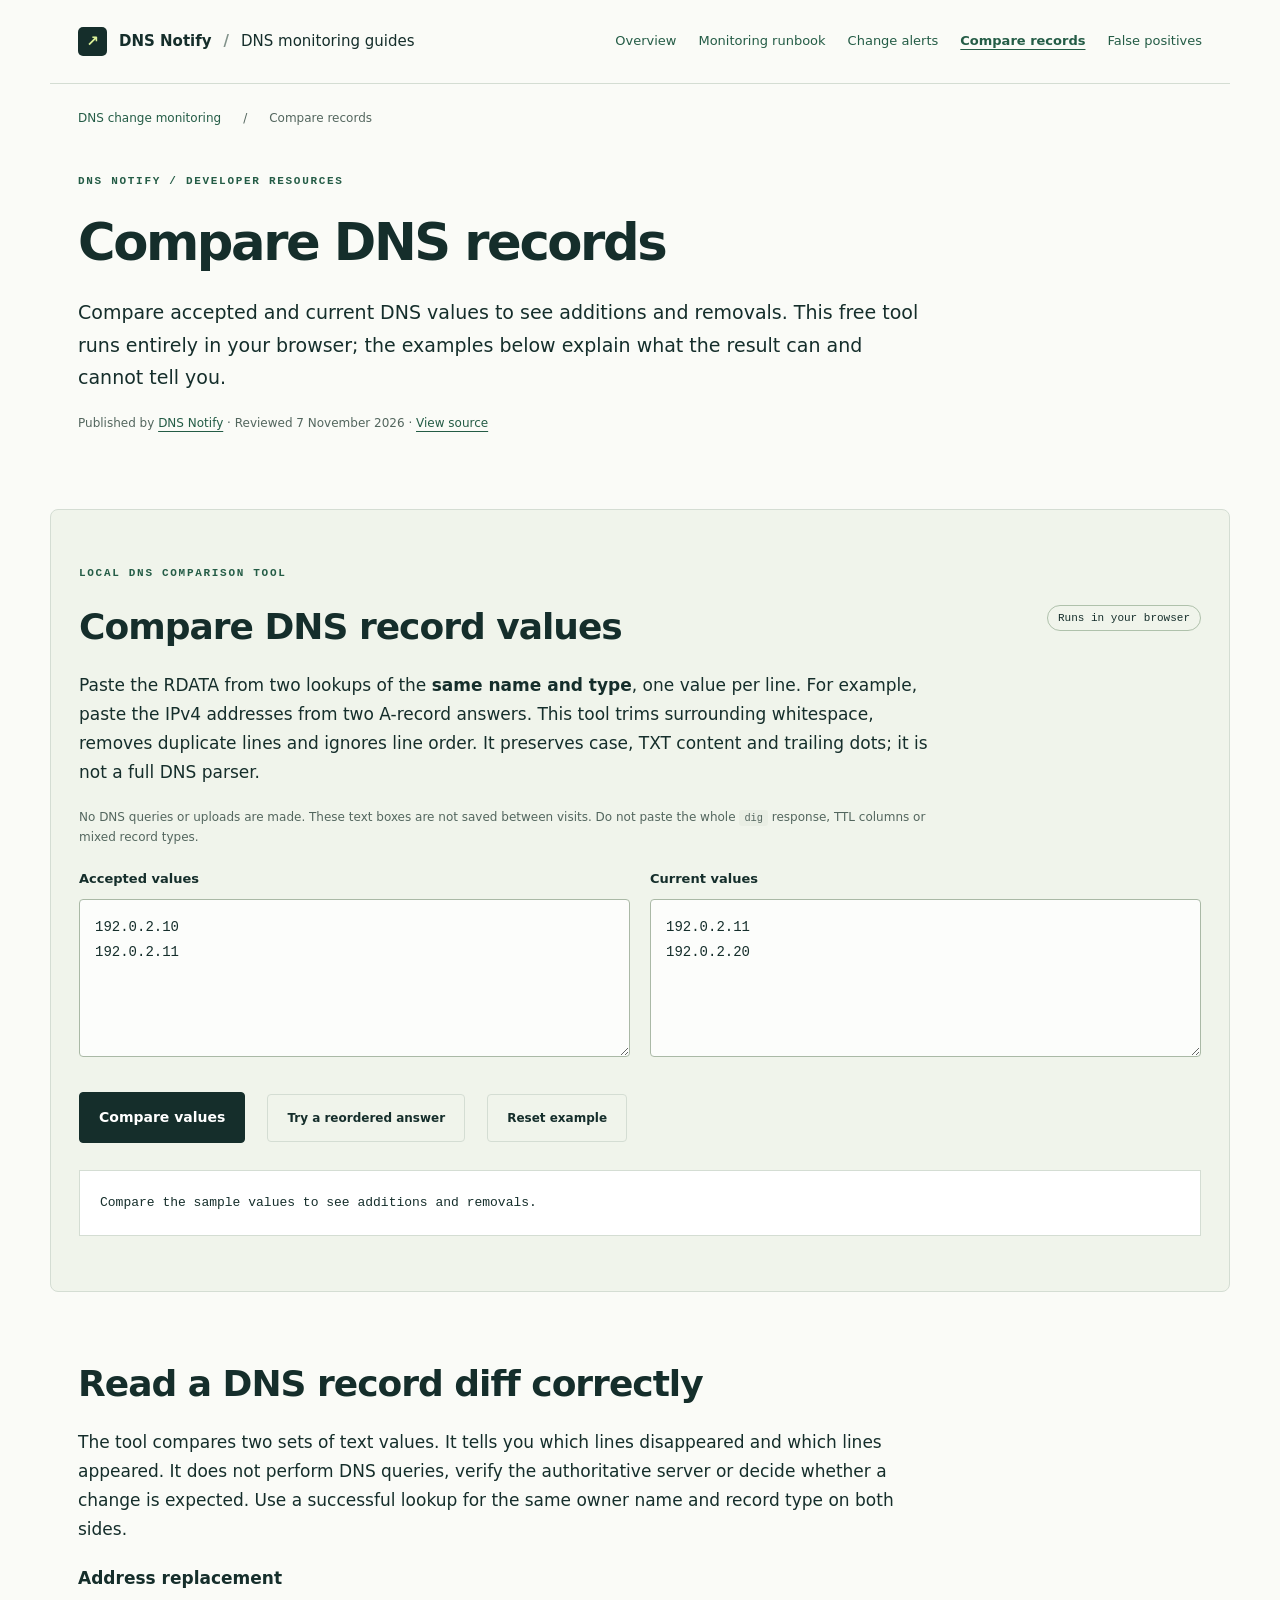
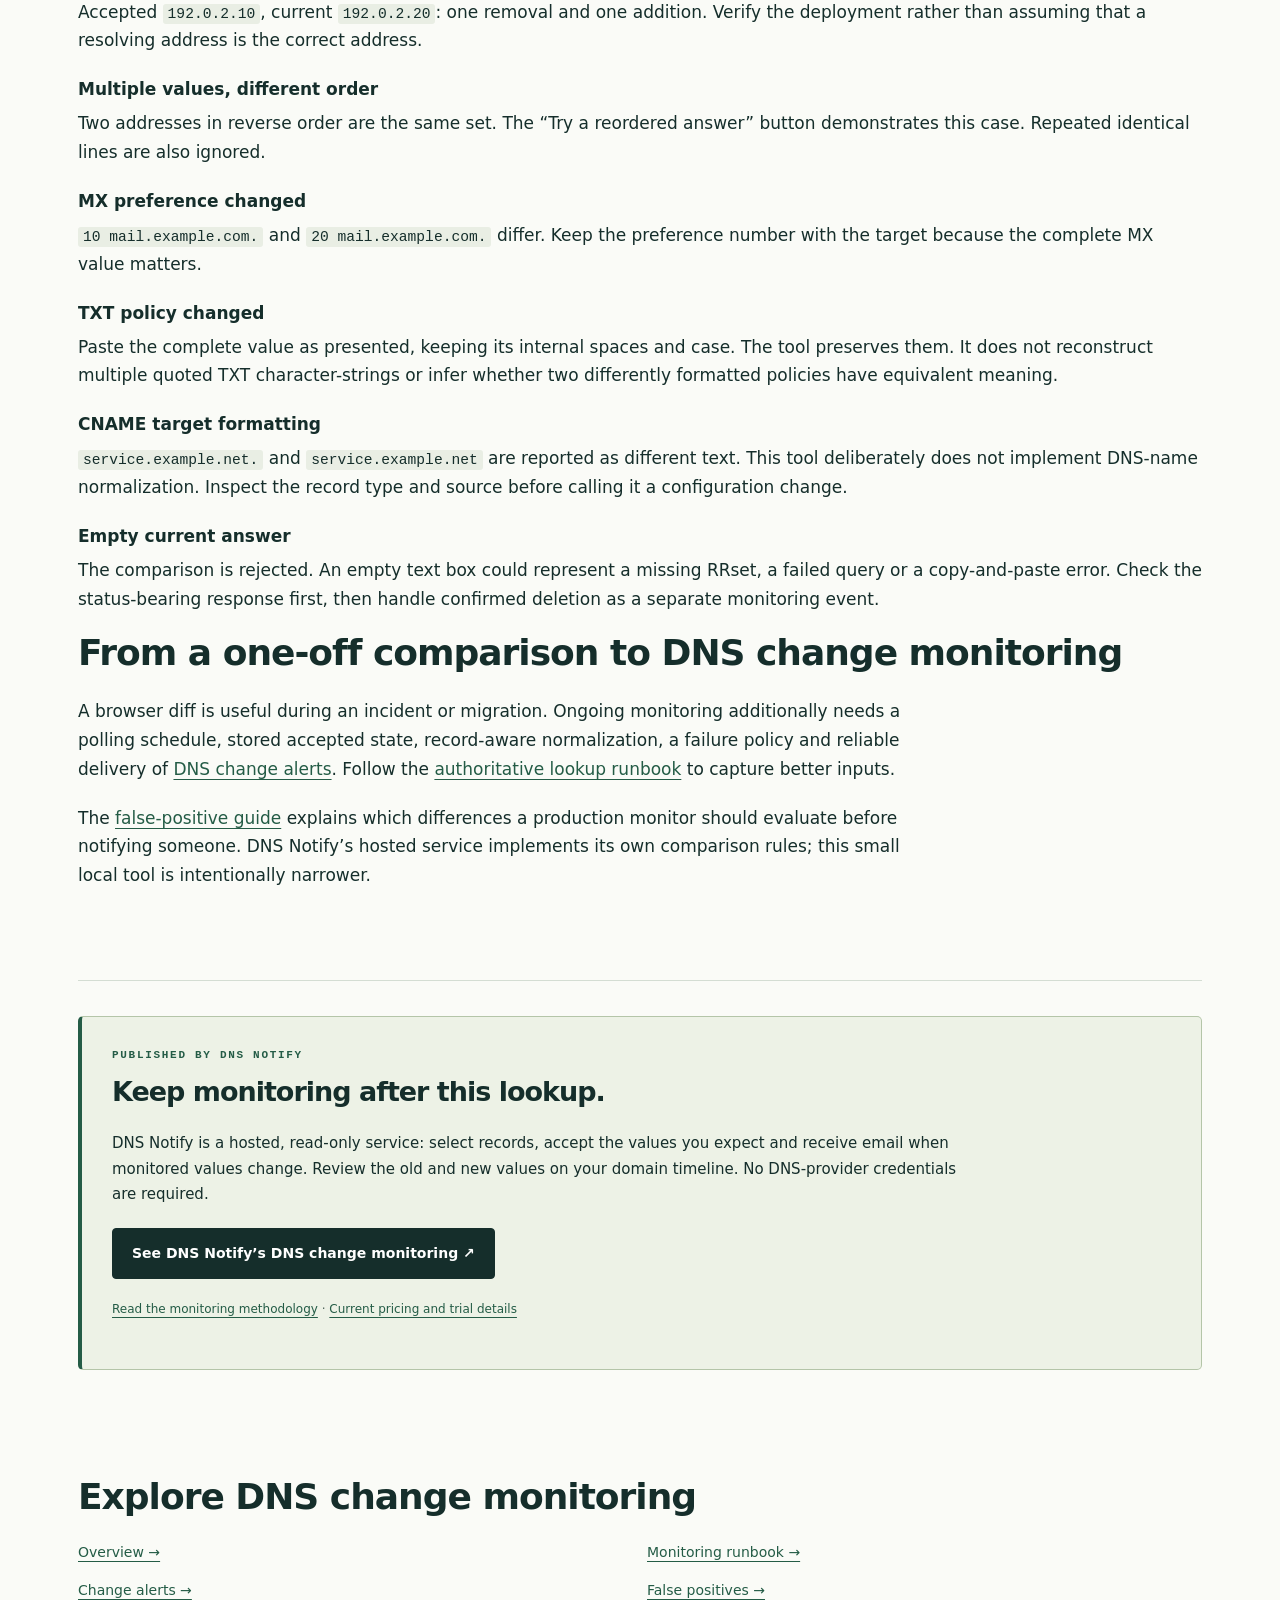
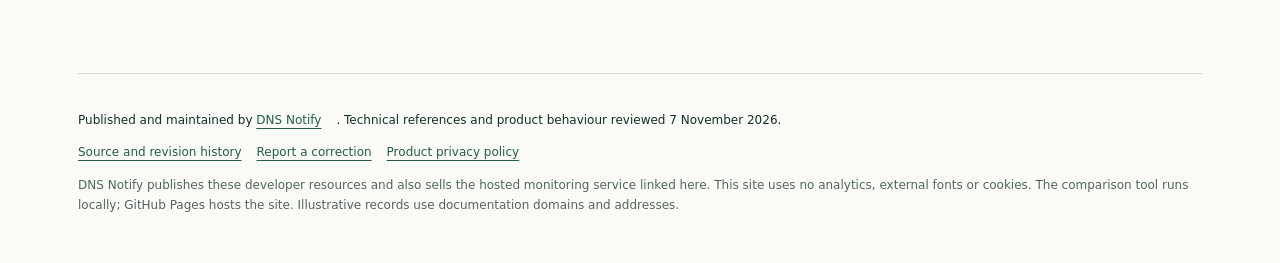
==== compare-dns-records/index.html @ 5d45ff33 "Add local DNS record comparison workbench and examples" ====
<!doctype html><html lang="en-GB"><head><meta charset="utf-8"><meta name="viewport" content="width=device-width,initial-scale=1"><title>Compare DNS Records: Free Local Comparison Tool | DNS Notify</title><meta name="description" content="Compare DNS record values in your browser. Detect additions and removals, ignore answer order and duplicates, and test realistic DNS monitoring examples."><meta name="robots" content="index,follow,max-image-preview:large"><meta name="theme-color" content="#102c29"><meta name="referrer" content="strict-origin-when-cross-origin"><link rel="canonical" href="https://dns-change-monitoring.github.io/compare-dns-records/"><link rel="icon" href="/favicon.svg" type="image/svg+xml"><link rel="stylesheet" href="/style.css"><style>header{flex-wrap:wrap}nav{flex-wrap:wrap;gap:13px 22px}nav a[aria-current="page"]{text-decoration:underline;font-weight:700}.breadcrumb{padding:24px 0 0;font-size:12px;color:var(--muted)}.article-head{max-width:900px;padding:45px 0 35px}.article-head h1{font-size:clamp(35px,4vw,53px)}.article-head .lede{max-width:800px}.conversion{padding:30px;margin:35px 0;border:1px solid #b4c5a8;border-left:4px solid var(--green);border-radius:5px}.conversion h2{font-size:27px}.conversion .eyebrow{margin-bottom:12px}.conversion p{max-width:850px}.guide-card{padding:25px;border:1px solid var(--line);border-radius:5px}.guide-card h3{margin-top:0}.guide-card p{font-size:15px}.guide-cards{display:grid;grid-template-columns:1fr 1fr;gap:22px}.answer{font-size:19px;max-width:850px}.reviewed{font-size:12px;color:var(--muted)}.article-head+.conversion{margin-top:0}.hero .actions{gap:15px}.hero{gap:35px}.fixture-list dt{font-weight:650;margin-top:20px}.fixture-list dd{margin:5px 0 15px}.workbench{margin-top:20px}section{scroll-margin-top:20px}.sources{font-size:14px}.sources li{margin-bottom:8px}@media(max-width:700px){.guide-cards{grid-template-columns:1fr}header{gap:16px}nav{font-size:12px;gap:10px 18px}.conversion{padding:23px}.article-head{padding-top:30px}.hero .button{max-width:100%}}</style><meta property="og:type" content="article"><meta property="og:locale" content="en_GB"><meta property="og:site_name" content="DNS Change Monitoring · DNS Notify"><meta property="og:title" content="Compare DNS Records: Free Local Comparison Tool | DNS Notify"><meta property="og:description" content="Compare DNS record values in your browser. Detect additions and removals, ignore answer order and duplicates, and test realistic DNS monitoring examples."><meta property="og:url" content="https://dns-change-monitoring.github.io/compare-dns-records/"><meta property="og:image" content="https://dns-change-monitoring.github.io/social-card.png"><meta property="og:image:width" content="1200"><meta property="og:image:height" content="630"><meta property="og:image:alt" content="DNS change monitoring by DNS Notify: baseline, compare, investigate."><meta name="twitter:card" content="summary_large_image"><meta name="twitter:title" content="Compare DNS Records: Free Local Comparison Tool | DNS Notify"><meta name="twitter:description" content="Compare DNS record values in your browser. Detect additions and removals, ignore answer order and duplicates, and test realistic DNS monitoring examples."><meta name="twitter:image" content="https://dns-change-monitoring.github.io/social-card.png"><meta name="twitter:image:alt" content="DNS change monitoring developer resources by DNS Notify."><script type="application/ld+json">{"@context": "https://schema.org", "@graph": [{"@type": "Organization", "@id": "https://dnsnotify.com/#organization", "name": "DNS Notify", "url": "https://dnsnotify.com/", "sameAs": ["https://github.com/dnsnotify"]}, {"@type": "WebSite", "@id": "https://dns-change-monitoring.github.io/#website", "url": "https://dns-change-monitoring.github.io/", "name": "DNS Change Monitoring by DNS Notify", "publisher": {"@id": "https://dnsnotify.com/#organization"}}, {"@type": "TechArticle", "@id": "https://dns-change-monitoring.github.io/compare-dns-records/#article", "headline": "Compare DNS records", "description": "Compare DNS record values in your browser. Detect additions and removals, ignore answer order and duplicates, and test realistic DNS monitoring examples.", "url": "https://dns-change-monitoring.github.io/compare-dns-records/", "mainEntityOfPage": "https://dns-change-monitoring.github.io/compare-dns-records/", "inLanguage": "en-GB", "datePublished": "2026-11-07", "dateModified": "2026-11-07", "author": {"@id": "https://dnsnotify.com/#organization"}, "publisher": {"@id": "https://dnsnotify.com/#organization"}, "image": "https://dns-change-monitoring.github.io/social-card.png", "isPartOf": {"@id": "https://dns-change-monitoring.github.io/#website"}}, {"@type": "BreadcrumbList", "itemListElement": [{"@type": "ListItem", "position": 1, "name": "DNS change monitoring", "item": "https://dns-change-monitoring.github.io/"}, {"@type": "ListItem", "position": 2, "name": "Compare records", "item": "https://dns-change-monitoring.github.io/compare-dns-records/"}]}]}</script></head><body><a class="skip" href="#main">Skip to content</a><header><a class="brand" href="/"><span class="mark" aria-hidden="true">↗</span> DNS Notify <span class="divider">/</span><span>DNS monitoring guides</span></a><nav aria-label="Main"><a href="/">Overview</a><a href="/how-to-monitor-dns-changes/">Monitoring runbook</a><a href="/dns-change-alerts/">Change alerts</a><a href="/compare-dns-records/" aria-current="page">Compare records</a><a href="/dns-monitoring-false-positives/">False positives</a></nav></header><main id="main"><nav class="breadcrumb" aria-label="Breadcrumb"><a href="/">DNS change monitoring</a><span aria-hidden="true"> / </span><span>Compare records</span></nav><div class="article-head"><p class="eyebrow">DNS NOTIFY / DEVELOPER RESOURCES</p><h1>Compare DNS records</h1><p class="answer">Compare accepted and current DNS values to see additions and removals. This free tool runs entirely in your browser; the examples below explain what the result can and cannot tell you.</p><p class="reviewed">Published by <a href="https://dnsnotify.com/about/">DNS Notify</a> · Reviewed <time datetime="2026-11-07">7 November 2026</time> · <a href="https://github.com/dns-change-monitoring/dns-change-monitoring.github.io">View source</a></p></div><section id="compare" class="workbench"><div class="section-top"><div><p class="eyebrow">LOCAL DNS COMPARISON TOOL</p><h2>Compare DNS record values</h2></div><span class="badge">Runs in your browser</span></div><p>Paste the RDATA from two lookups of the <strong>same name and type</strong>, one value per line. For example, paste the IPv4 addresses from two A-record answers. This tool trims surrounding whitespace, removes duplicate lines and ignores line order. It preserves case, TXT content and trailing dots; it is not a full DNS parser.</p><p class="small">No DNS queries or uploads are made. These text boxes are not saved between visits. Do not paste the whole <code>dig</code> response, TTL columns or mixed record types.</p><form id="compare-form"><div class="inputs"><div><label for="before">Accepted values</label><textarea id="before" spellcheck="false" rows="5">192.0.2.10
192.0.2.11</textarea></div><div><label for="after">Current values</label><textarea id="after" spellcheck="false" rows="5">192.0.2.11
192.0.2.20</textarea></div></div><div class="actions"><button type="submit">Compare values</button><button class="secondary" type="button" id="reorder">Try a reordered answer</button><button class="secondary" type="reset">Reset example</button></div></form><div id="result" role="status" aria-live="polite" aria-atomic="true">Compare the sample values to see additions and removals.</div><noscript><p>Enable JavaScript to use the comparison tool. The runbook and all reference content remain available below.</p></noscript></section><section><h2>Read a DNS record diff correctly</h2><p>The tool compares two sets of text values. It tells you which lines disappeared and which lines appeared. It does not perform DNS queries, verify the authoritative server or decide whether a change is expected. Use a successful lookup for the same owner name and record type on both sides.</p><dl class="fixture-list"><dt>Address replacement</dt><dd>Accepted <code>192.0.2.10</code>, current <code>192.0.2.20</code>: one removal and one addition. Verify the deployment rather than assuming that a resolving address is the correct address.</dd><dt>Multiple values, different order</dt><dd>Two addresses in reverse order are the same set. The “Try a reordered answer” button demonstrates this case. Repeated identical lines are also ignored.</dd><dt>MX preference changed</dt><dd><code>10 mail.example.com.</code> and <code>20 mail.example.com.</code> differ. Keep the preference number with the target because the complete MX value matters.</dd><dt>TXT policy changed</dt><dd>Paste the complete value as presented, keeping its internal spaces and case. The tool preserves them. It does not reconstruct multiple quoted TXT character-strings or infer whether two differently formatted policies have equivalent meaning.</dd><dt>CNAME target formatting</dt><dd><code>service.example.net.</code> and <code>service.example.net</code> are reported as different text. This tool deliberately does not implement DNS-name normalization. Inspect the record type and source before calling it a configuration change.</dd><dt>Empty current answer</dt><dd>The comparison is rejected. An empty text box could represent a missing RRset, a failed query or a copy-and-paste error. Check the status-bearing response first, then handle confirmed deletion as a separate monitoring event.</dd></dl><h2>From a one-off comparison to DNS change monitoring</h2><p>A browser diff is useful during an incident or migration. Ongoing monitoring additionally needs a polling schedule, stored accepted state, record-aware normalization, a failure policy and reliable delivery of <a href="/dns-change-alerts/">DNS change alerts</a>. Follow the <a href="/how-to-monitor-dns-changes/">authoritative lookup runbook</a> to capture better inputs.</p><p>The <a href="/dns-monitoring-false-positives/">false-positive guide</a> explains which differences a production monitor should evaluate before notifying someone. DNS Notify’s hosted service implements its own comparison rules; this small local tool is intentionally narrower.</p></section><aside class="conversion"><p class="eyebrow">PUBLISHED BY DNS NOTIFY</p><h2>Keep monitoring after this lookup.</h2><p>DNS Notify is a hosted, read-only service: select records, accept the values you expect and receive email when monitored values change. Review the old and new values on your domain timeline. No DNS-provider credentials are required.</p><p><a class="button" href="https://dnsnotify.com/dns-change-monitoring/?utm_source=github-pages&amp;utm_medium=referral&amp;utm_campaign=dns-change-monitoring">See DNS Notify’s DNS change monitoring ↗</a></p><p class="small"><a href="https://dnsnotify.com/methodology/">Read the monitoring methodology</a> · <a href="https://dnsnotify.com/?utm_source=github-pages&amp;utm_medium=referral&amp;utm_campaign=dns-change-monitoring#pricing">Current pricing and trial details</a></p></aside><section class="references"><h2>Explore DNS change monitoring</h2><div class="links"><a href="/">Overview →</a><a href="/how-to-monitor-dns-changes/">Monitoring runbook →</a><a href="/dns-change-alerts/">Change alerts →</a><a href="/dns-monitoring-false-positives/">False positives →</a></div></section></main><footer><p>Published and maintained by <a href="https://dnsnotify.com/about/">DNS Notify</a>. Technical references and product behaviour reviewed <time datetime="2026-11-07">7 November 2026</time>.</p><p><a href="https://github.com/dns-change-monitoring/dns-change-monitoring.github.io">Source and revision history</a><a href="https://github.com/dns-change-monitoring/dns-change-monitoring.github.io/issues">Report a correction</a><a href="https://dnsnotify.com/p/privacy">Product privacy policy</a></p><p class="small">DNS Notify publishes these developer resources and also sells the hosted monitoring service linked here. This site uses no analytics, external fonts or cookies. The comparison tool runs locally; GitHub Pages hosts the site. Illustrative records use documentation domains and addresses.</p></footer><script src="/compare.js" defer></script></body></html>
---- style.css ----
:root{color-scheme:light;--ink:#152e2b;--muted:#53665e;--paper:#fafbf7;--green:#245c46;--line:#d4ddd3;--accent:#ddf299}*{box-sizing:border-box}html{scroll-behavior:smooth;scroll-padding-top:24px}body{margin:0;background:var(--paper);color:var(--ink);font:17px/1.7 system-ui,-apple-system,BlinkMacSystemFont,"Segoe UI",sans-serif}a{color:var(--green);text-underline-offset:4px}a:hover{text-decoration-thickness:2px}button,a,summary,textarea{touch-action:manipulation}a:focus-visible,button:focus-visible,summary:focus-visible,textarea:focus-visible{outline:3px solid #8c6100;outline-offset:5px}header,main,footer{max-width:1180px;margin:auto}header{padding:27px 28px;display:flex;justify-content:space-between;gap:25px;border-bottom:1px solid var(--line)}nav{display:flex;gap:26px;align-items:center;font-size:13px}nav a{text-decoration:none}.brand{text-decoration:none;color:var(--ink);font-weight:700;display:flex;align-items:center;gap:12px;font-size:15px}.brand>span:last-child{font-weight:400}.mark{display:inline-grid;place-items:center;width:29px;height:29px;background:var(--ink);color:var(--accent);border-radius:5px}.divider{color:#81928a}main{padding:0 28px}section{padding:70px 0;border-bottom:1px solid var(--line)}section>p,section>ol,section>ul{max-width:850px}.hero{display:grid;grid-template-columns:1.4fr 1fr;gap:65px;padding:76px 0 68px;align-items:center}.eyebrow{font:600 11px/1.5 ui-monospace,Consolas,monospace;letter-spacing:1.7px;color:var(--green);margin:0 0 24px}.eyebrow span{margin-left:20px;color:var(--muted)}h1{font-size:clamp(38px,4.5vw,57px);line-height:1.12;letter-spacing:-2.4px;margin:0 0 25px;font-weight:650}h1 em{font-style:normal;color:var(--green)}h2{font-size:clamp(27px,3vw,36px);line-height:1.2;letter-spacing:-1px;margin:0 0 23px;font-weight:650}h3{font-size:19px;line-height:1.35;margin:24px 0 10px}p{margin:0 0 20px}.lede{font-size:18px;color:var(--muted);max-width:610px}.small{font-size:12px;color:var(--muted);line-height:1.7}.actions{display:flex;gap:22px;align-items:center;flex-wrap:wrap;margin:27px 0}.actions>a:not(.button){font-size:14px}.button,button{font:600 14px/1.5 system-ui;display:inline-block;padding:14px 19px;background:var(--ink);color:#fff;text-decoration:none;border:1px solid var(--ink);border-radius:4px;cursor:pointer}.button:hover,button:hover{background:#284c41}.button span{margin-left:20px}.secondary{background:transparent;color:var(--ink);border-color:var(--line);font-size:12px}.secondary:hover{background:#e7eee1}.terminal{margin:0;background:#102c29;color:#e9f1e9;border-radius:8px;box-shadow:12px 15px 0 #e3ebdf;font:13px/1.8 ui-monospace,Consolas,monospace;transform:rotate(-1deg)}.terminal figcaption{padding:17px 22px;border-bottom:1px solid #34504b;font-size:11px}.dot{width:7px;height:7px;display:inline-block;background:var(--accent);border-radius:50%;margin-right:9px}.terminal-body{padding:24px}.terminal p{margin:0 0 8px}.muted{color:#afc2b6}.removed{color:#ffc3b8}.added{color:var(--accent)}.terminal hr{border:0;border-top:1px solid #34504b;margin:23px 0}.terminal dl{display:grid;grid-template-columns:90px 1fr;gap:8px;font-size:11px}.terminal dt{color:#afc2b6}.terminal dd{margin:0}.terminal .terminal-note{margin-top:28px;color:#afc2b6;font-size:11px}.contents{display:flex;gap:30px;flex-wrap:wrap;padding:24px 0;border-bottom:1px solid var(--line);font:12px ui-monospace,Consolas,monospace}.contents span{color:var(--muted);font-size:10px;align-self:center}.contents a{text-decoration:none}.steps{display:grid;grid-template-columns:repeat(3,1fr);gap:35px;margin:40px 0}.steps article{border-top:2px solid var(--green);padding-top:16px}.steps span{font:12px ui-monospace,monospace;color:var(--green)}.steps h3{margin-top:12px}.steps p{font-size:14px;color:var(--muted)}aside{padding:22px 25px;background:#edf2e6;border-left:3px solid var(--green);font-size:15px;margin:30px 0}.workbench{background:#f0f4eb;margin:0 -28px;padding:55px 28px;border:1px solid var(--line);border-radius:8px}.section-top{display:flex;justify-content:space-between;gap:20px;align-items:center}.badge{font:11px ui-monospace,monospace;padding:6px 10px;border:1px solid #afc1ab;border-radius:30px;white-space:nowrap}.inputs{display:grid;grid-template-columns:1fr 1fr;gap:20px}label{font-size:13px;font-weight:600;display:block;margin-bottom:9px}textarea{width:100%;resize:vertical;background:#fcfdfb;border:1px solid #aab9a6;border-radius:4px;font:14px/1.8 ui-monospace,Consolas,monospace;padding:15px;color:var(--ink)}#result{background:#fff;border:1px solid var(--line);padding:20px;font:13px/1.8 ui-monospace,Consolas,monospace;white-space:pre-wrap;overflow-wrap:anywhere}code{font:0.86em ui-monospace,Consolas,monospace;background:#e9eee4;padding:2px 5px;border-radius:3px}pre{background:#102c29;color:#e5f0de;padding:25px;border-radius:5px;overflow:auto;max-width:100%;font-size:14px;line-height:1.8}pre code{font-size:inherit;background:none;padding:0}.code-heading{display:flex;justify-content:space-between;align-items:center;gap:20px}.code-heading span{font:11px ui-monospace,monospace;color:var(--muted)}.checklist{padding-left:22px}.checklist li,ol li{padding-left:7px;margin-bottom:12px}.table-wrap{overflow:auto}table{border-collapse:collapse;min-width:520px;width:100%;font-size:14px;text-align:left}caption{text-align:left;color:var(--muted);font-size:12px;padding:0 0 14px}td,th{border-bottom:1px solid var(--line);padding:17px 18px;vertical-align:top}thead{background:#edf2e6}tbody th{width:30%;font-weight:600}.product{background:var(--ink);color:#f2f6eb;margin:40px -28px 0;padding:50px 35px;border-radius:6px}.product .eyebrow,.product a{color:var(--accent)}.product .small{color:#c1d1c5}.product .button{color:var(--ink);background:var(--accent)}.product .button:hover{background:#efffc0}details{border-bottom:1px solid var(--line);padding:19px 0}summary{font-weight:600;cursor:pointer;font-size:16px}details p{font-size:15px;color:var(--muted);max-width:850px;margin:17px 0 0}.links{display:grid;grid-template-columns:1fr 1fr;gap:14px;font-size:14px}footer{padding:36px 28px;font-size:12px}footer p{margin-bottom:12px}footer a{margin-right:15px}.skip{position:absolute;left:15px;top:-80px;background:white;padding:12px;z-index:10}.skip:focus{top:12px}@media(max-width:800px){header{flex-direction:column}.hero{grid-template-columns:1fr;gap:35px;padding-top:45px}.terminal{transform:none;max-width:560px}.steps{gap:20px}.contents{gap:18px}.section-top{align-items:start;flex-direction:column;margin-bottom:18px}.badge{align-self:start}}@media(max-width:560px){body{font-size:16px}header,main{padding-left:20px;padding-right:20px}nav{gap:20px;font-size:12px}h1{letter-spacing:-1.5px}.inputs,.steps,.links{grid-template-columns:1fr}.steps{gap:15px}.steps p{margin-bottom:5px}section{padding:44px 0}.workbench,.product{margin-left:-10px;margin-right:-10px;padding:28px 17px}.actions{gap:16px}.code-heading{display:block}.code-heading span{display:block}.eyebrow span{margin-left:9px}.terminal{box-shadow:6px 8px 0 #e3ebdf}.contents{line-height:1.8}.contents span{flex-basis:100%}pre{padding:18px;font-size:12px}footer{padding:28px 20px}}@media(prefers-reduced-motion:reduce){html{scroll-behavior:auto}}@media print{header,nav,.actions,.contents{display:none}body{background:white;color:black}.hero{display:block}.terminal{box-shadow:none;transform:none}.product{background:white;color:black}.product a{color:black}section{break-inside:avoid}.inputs{display:none}}
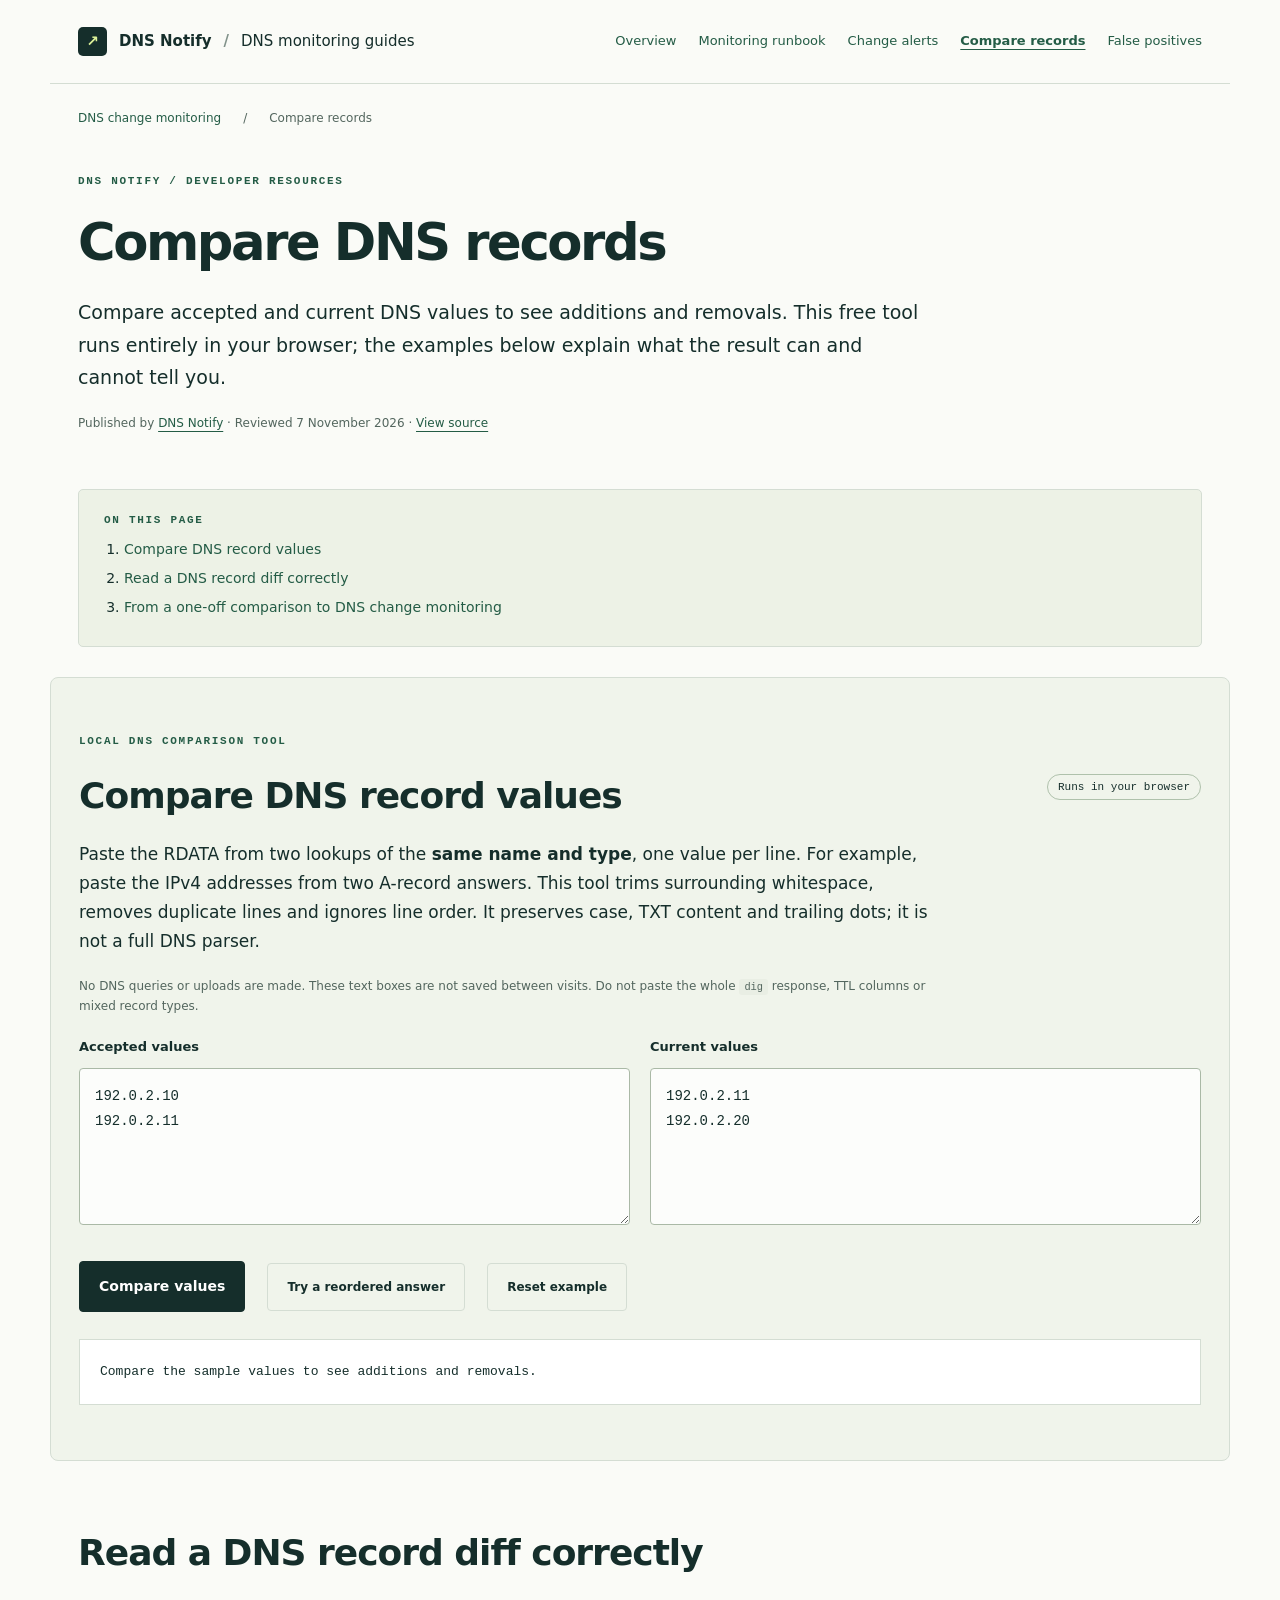
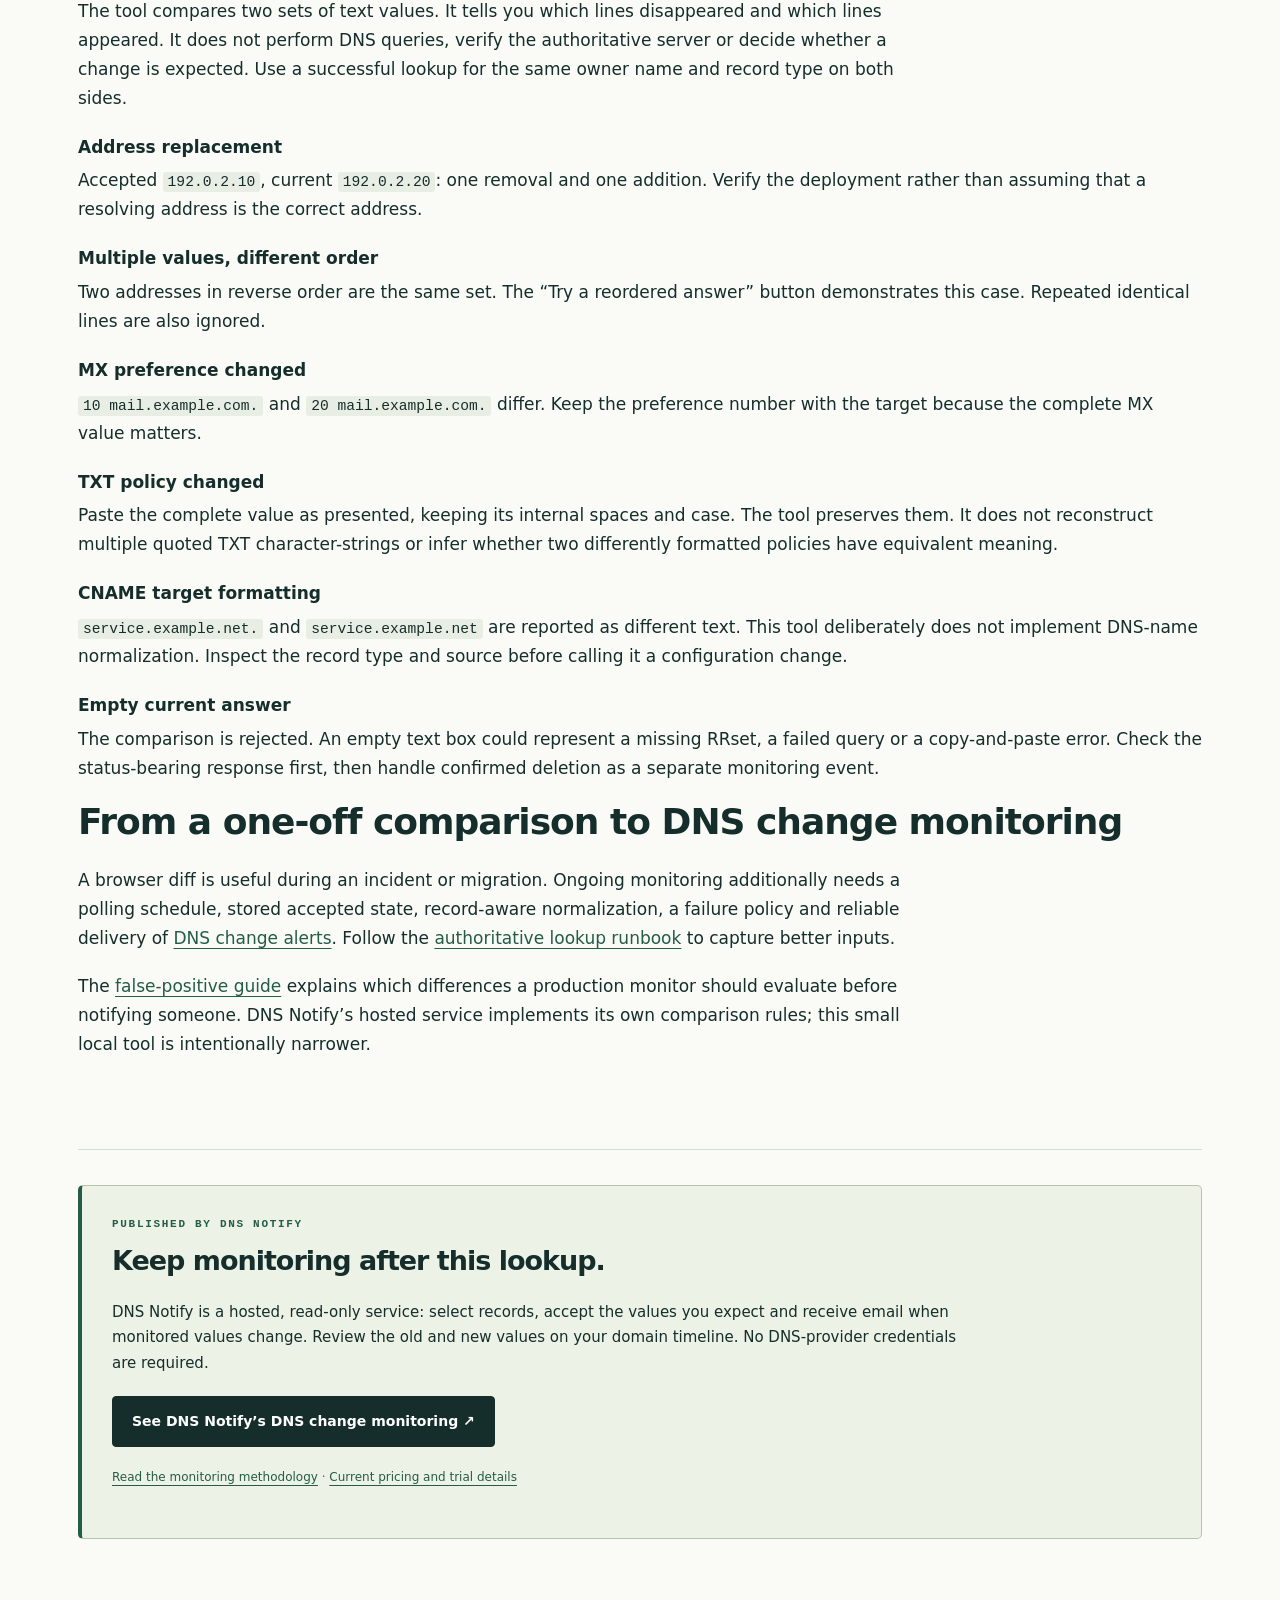
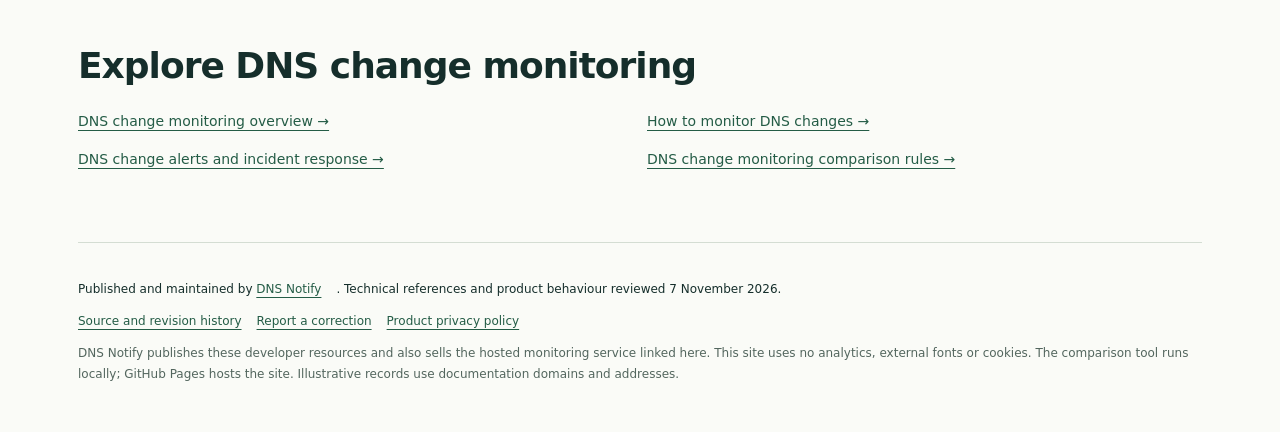
==== commit 7455f4b9: "Add comparison-tool contents navigation and clearer related links" ====
--- a/compare-dns-records/index.html
+++ b/compare-dns-records/index.html
@@ -1,3 +1,3 @@
-<!doctype html><html lang="en-GB"><head><meta charset="utf-8"><meta name="viewport" content="width=device-width,initial-scale=1"><title>Compare DNS Records: Free Local Comparison Tool | DNS Notify</title><meta name="description" content="Compare DNS record values in your browser. Detect additions and removals, ignore answer order and duplicates, and test realistic DNS monitoring examples."><meta name="robots" content="index,follow,max-image-preview:large"><meta name="theme-color" content="#102c29"><meta name="referrer" content="strict-origin-when-cross-origin"><link rel="canonical" href="https://dns-change-monitoring.github.io/compare-dns-records/"><link rel="icon" href="/favicon.svg" type="image/svg+xml"><link rel="stylesheet" href="/style.css"><style>header{flex-wrap:wrap}nav{flex-wrap:wrap;gap:13px 22px}nav a[aria-current="page"]{text-decoration:underline;font-weight:700}.breadcrumb{padding:24px 0 0;font-size:12px;color:var(--muted)}.article-head{max-width:900px;padding:45px 0 35px}.article-head h1{font-size:clamp(35px,4vw,53px)}.article-head .lede{max-width:800px}.conversion{padding:30px;margin:35px 0;border:1px solid #b4c5a8;border-left:4px solid var(--green);border-radius:5px}.conversion h2{font-size:27px}.conversion .eyebrow{margin-bottom:12px}.conversion p{max-width:850px}.guide-card{padding:25px;border:1px solid var(--line);border-radius:5px}.guide-card h3{margin-top:0}.guide-card p{font-size:15px}.guide-cards{display:grid;grid-template-columns:1fr 1fr;gap:22px}.answer{font-size:19px;max-width:850px}.reviewed{font-size:12px;color:var(--muted)}.article-head+.conversion{margin-top:0}.hero .actions{gap:15px}.hero{gap:35px}.fixture-list dt{font-weight:650;margin-top:20px}.fixture-list dd{margin:5px 0 15px}.workbench{margin-top:20px}section{scroll-margin-top:20px}.sources{font-size:14px}.sources li{margin-bottom:8px}@media(max-width:700px){.guide-cards{grid-template-columns:1fr}header{gap:16px}nav{font-size:12px;gap:10px 18px}.conversion{padding:23px}.article-head{padding-top:30px}.hero .button{max-width:100%}}</style><meta property="og:type" content="article"><meta property="og:locale" content="en_GB"><meta property="og:site_name" content="DNS Change Monitoring · DNS Notify"><meta property="og:title" content="Compare DNS Records: Free Local Comparison Tool | DNS Notify"><meta property="og:description" content="Compare DNS record values in your browser. Detect additions and removals, ignore answer order and duplicates, and test realistic DNS monitoring examples."><meta property="og:url" content="https://dns-change-monitoring.github.io/compare-dns-records/"><meta property="og:image" content="https://dns-change-monitoring.github.io/social-card.png"><meta property="og:image:width" content="1200"><meta property="og:image:height" content="630"><meta property="og:image:alt" content="DNS change monitoring by DNS Notify: baseline, compare, investigate."><meta name="twitter:card" content="summary_large_image"><meta name="twitter:title" content="Compare DNS Records: Free Local Comparison Tool | DNS Notify"><meta name="twitter:description" content="Compare DNS record values in your browser. Detect additions and removals, ignore answer order and duplicates, and test realistic DNS monitoring examples."><meta name="twitter:image" content="https://dns-change-monitoring.github.io/social-card.png"><meta name="twitter:image:alt" content="DNS change monitoring developer resources by DNS Notify."><script type="application/ld+json">{"@context": "https://schema.org", "@graph": [{"@type": "Organization", "@id": "https://dnsnotify.com/#organization", "name": "DNS Notify", "url": "https://dnsnotify.com/", "sameAs": ["https://github.com/dnsnotify"]}, {"@type": "WebSite", "@id": "https://dns-change-monitoring.github.io/#website", "url": "https://dns-change-monitoring.github.io/", "name": "DNS Change Monitoring by DNS Notify", "publisher": {"@id": "https://dnsnotify.com/#organization"}}, {"@type": "TechArticle", "@id": "https://dns-change-monitoring.github.io/compare-dns-records/#article", "headline": "Compare DNS records", "description": "Compare DNS record values in your browser. Detect additions and removals, ignore answer order and duplicates, and test realistic DNS monitoring examples.", "url": "https://dns-change-monitoring.github.io/compare-dns-records/", "mainEntityOfPage": "https://dns-change-monitoring.github.io/compare-dns-records/", "inLanguage": "en-GB", "datePublished": "2026-11-07", "dateModified": "2026-11-07", "author": {"@id": "https://dnsnotify.com/#organization"}, "publisher": {"@id": "https://dnsnotify.com/#organization"}, "image": "https://dns-change-monitoring.github.io/social-card.png", "isPartOf": {"@id": "https://dns-change-monitoring.github.io/#website"}}, {"@type": "BreadcrumbList", "itemListElement": [{"@type": "ListItem", "position": 1, "name": "DNS change monitoring", "item": "https://dns-change-monitoring.github.io/"}, {"@type": "ListItem", "position": 2, "name": "Compare records", "item": "https://dns-change-monitoring.github.io/compare-dns-records/"}]}]}</script></head><body><a class="skip" href="#main">Skip to content</a><header><a class="brand" href="/"><span class="mark" aria-hidden="true">↗</span> DNS Notify <span class="divider">/</span><span>DNS monitoring guides</span></a><nav aria-label="Main"><a href="/">Overview</a><a href="/how-to-monitor-dns-changes/">Monitoring runbook</a><a href="/dns-change-alerts/">Change alerts</a><a href="/compare-dns-records/" aria-current="page">Compare records</a><a href="/dns-monitoring-false-positives/">False positives</a></nav></header><main id="main"><nav class="breadcrumb" aria-label="Breadcrumb"><a href="/">DNS change monitoring</a><span aria-hidden="true"> / </span><span>Compare records</span></nav><div class="article-head"><p class="eyebrow">DNS NOTIFY / DEVELOPER RESOURCES</p><h1>Compare DNS records</h1><p class="answer">Compare accepted and current DNS values to see additions and removals. This free tool runs entirely in your browser; the examples below explain what the result can and cannot tell you.</p><p class="reviewed">Published by <a href="https://dnsnotify.com/about/">DNS Notify</a> · Reviewed <time datetime="2026-11-07">7 November 2026</time> · <a href="https://github.com/dns-change-monitoring/dns-change-monitoring.github.io">View source</a></p></div><section id="compare" class="workbench"><div class="section-top"><div><p class="eyebrow">LOCAL DNS COMPARISON TOOL</p><h2>Compare DNS record values</h2></div><span class="badge">Runs in your browser</span></div><p>Paste the RDATA from two lookups of the <strong>same name and type</strong>, one value per line. For example, paste the IPv4 addresses from two A-record answers. This tool trims surrounding whitespace, removes duplicate lines and ignores line order. It preserves case, TXT content and trailing dots; it is not a full DNS parser.</p><p class="small">No DNS queries or uploads are made. These text boxes are not saved between visits. Do not paste the whole <code>dig</code> response, TTL columns or mixed record types.</p><form id="compare-form"><div class="inputs"><div><label for="before">Accepted values</label><textarea id="before" spellcheck="false" rows="5">192.0.2.10
+<!doctype html><html lang="en-GB"><head><meta charset="utf-8"><meta name="viewport" content="width=device-width,initial-scale=1"><title>Compare DNS Records: Free Local Comparison Tool | DNS Notify</title><meta name="description" content="Compare DNS record values in your browser. Detect additions and removals, ignore answer order and duplicates, and test realistic DNS monitoring examples."><meta name="robots" content="index,follow,max-image-preview:large"><meta name="theme-color" content="#102c29"><meta name="referrer" content="strict-origin-when-cross-origin"><link rel="canonical" href="https://dns-change-monitoring.github.io/compare-dns-records/"><link rel="icon" href="/favicon.svg" type="image/svg+xml"><link rel="stylesheet" href="/style.css"><style>header{flex-wrap:wrap}nav{flex-wrap:wrap;gap:13px 22px}nav a[aria-current="page"]{text-decoration:underline;font-weight:700}.breadcrumb{padding:24px 0 0;font-size:12px;color:var(--muted)}.article-head{max-width:900px;padding:45px 0 35px}.article-head h1{font-size:clamp(35px,4vw,53px)}.article-head .lede{max-width:800px}.conversion{padding:30px;margin:35px 0;border:1px solid #b4c5a8;border-left:4px solid var(--green);border-radius:5px}.conversion h2{font-size:27px}.conversion .eyebrow{margin-bottom:12px}.conversion p{max-width:850px}.guide-card{padding:25px;border:1px solid var(--line);border-radius:5px}.guide-card h3{margin-top:0}.guide-card p{font-size:15px}.guide-cards{display:grid;grid-template-columns:1fr 1fr;gap:22px}.answer{font-size:19px;max-width:850px}.reviewed{font-size:12px;color:var(--muted)}.article-head+.conversion{margin-top:0}.hero .actions{gap:15px}.hero{gap:35px}.fixture-list dt{font-weight:650;margin-top:20px}.fixture-list dd{margin:5px 0 15px}.workbench{margin-top:20px}section{scroll-margin-top:20px}.sources{font-size:14px}.sources li{margin-bottom:8px}@media(max-width:700px){.guide-cards{grid-template-columns:1fr}header{gap:16px}nav{font-size:12px;gap:10px 18px}.conversion{padding:23px}.article-head{padding-top:30px}.hero .button{max-width:100%}}.article-toc{display:block;padding:22px 25px;margin:0 0 30px;background:#edf2e6;border:1px solid var(--line);border-radius:5px;font-size:14px}.article-toc .eyebrow{margin-bottom:10px}.article-toc ol{padding-left:20px;margin:0}.article-toc li{padding-left:0;margin:5px 0}</style><meta property="og:type" content="article"><meta property="og:locale" content="en_GB"><meta property="og:site_name" content="DNS Change Monitoring · DNS Notify"><meta property="og:title" content="Compare DNS Records: Free Local Comparison Tool | DNS Notify"><meta property="og:description" content="Compare DNS record values in your browser. Detect additions and removals, ignore answer order and duplicates, and test realistic DNS monitoring examples."><meta property="og:url" content="https://dns-change-monitoring.github.io/compare-dns-records/"><meta property="og:image" content="https://dns-change-monitoring.github.io/social-card.png"><meta property="og:image:type" content="image/png"><meta property="og:image:width" content="1200"><meta property="og:image:height" content="630"><meta property="og:image:alt" content="DNS change monitoring by DNS Notify: baseline, compare, investigate."><meta name="twitter:card" content="summary_large_image"><meta name="twitter:title" content="Compare DNS Records: Free Local Comparison Tool | DNS Notify"><meta name="twitter:description" content="Compare DNS record values in your browser. Detect additions and removals, ignore answer order and duplicates, and test realistic DNS monitoring examples."><meta name="twitter:image" content="https://dns-change-monitoring.github.io/social-card.png"><meta name="twitter:image:alt" content="DNS change monitoring developer resources by DNS Notify."><script type="application/ld+json">{"@context": "https://schema.org", "@graph": [{"@type": "Organization", "@id": "https://dnsnotify.com/#organization", "name": "DNS Notify", "url": "https://dnsnotify.com/", "sameAs": ["https://github.com/dnsnotify"]}, {"@type": "WebSite", "@id": "https://dns-change-monitoring.github.io/#website", "url": "https://dns-change-monitoring.github.io/", "name": "DNS Change Monitoring by DNS Notify", "publisher": {"@id": "https://dnsnotify.com/#organization"}}, {"@type": "TechArticle", "@id": "https://dns-change-monitoring.github.io/compare-dns-records/#article", "headline": "Compare DNS records", "description": "Compare DNS record values in your browser. Detect additions and removals, ignore answer order and duplicates, and test realistic DNS monitoring examples.", "url": "https://dns-change-monitoring.github.io/compare-dns-records/", "mainEntityOfPage": "https://dns-change-monitoring.github.io/compare-dns-records/", "inLanguage": "en-GB", "datePublished": "2026-11-07", "dateModified": "2026-11-07", "author": {"@id": "https://dnsnotify.com/#organization"}, "publisher": {"@id": "https://dnsnotify.com/#organization"}, "image": "https://dns-change-monitoring.github.io/social-card.png", "isPartOf": {"@id": "https://dns-change-monitoring.github.io/#website"}}, {"@type": "BreadcrumbList", "itemListElement": [{"@type": "ListItem", "position": 1, "name": "DNS change monitoring", "item": "https://dns-change-monitoring.github.io/"}, {"@type": "ListItem", "position": 2, "name": "Compare records", "item": "https://dns-change-monitoring.github.io/compare-dns-records/"}]}]}</script></head><body><a class="skip" href="#main">Skip to content</a><header><a class="brand" href="/"><span class="mark" aria-hidden="true">↗</span> DNS Notify <span class="divider">/</span><span>DNS monitoring guides</span></a><nav aria-label="Main"><a href="/">Overview</a><a href="/how-to-monitor-dns-changes/">Monitoring runbook</a><a href="/dns-change-alerts/">Change alerts</a><a href="/compare-dns-records/" aria-current="page">Compare records</a><a href="/dns-monitoring-false-positives/">False positives</a></nav></header><main id="main"><nav class="breadcrumb" aria-label="Breadcrumb"><a href="/">DNS change monitoring</a><span aria-hidden="true"> / </span><span>Compare records</span></nav><div class="article-head"><p class="eyebrow">DNS NOTIFY / DEVELOPER RESOURCES</p><h1>Compare DNS records</h1><p class="answer">Compare accepted and current DNS values to see additions and removals. This free tool runs entirely in your browser; the examples below explain what the result can and cannot tell you.</p><p class="reviewed">Published by <a href="https://dnsnotify.com/about/">DNS Notify</a> · Reviewed <time datetime="2026-11-07">7 November 2026</time> · <a href="https://github.com/dns-change-monitoring/dns-change-monitoring.github.io">View source</a></p></div><nav class="article-toc" aria-label="On this page"><p class="eyebrow">ON THIS PAGE</p><ol><li><a href="#compare-dns-record-values">Compare DNS record values</a></li><li><a href="#read-a-dns-record-diff-correctly">Read a DNS record diff correctly</a></li><li><a href="#from-a-one-off-comparison-to-dns-change-monitoring">From a one-off comparison to DNS change monitoring</a></li></ol></nav><section id="compare" class="workbench"><div class="section-top"><div><p class="eyebrow">LOCAL DNS COMPARISON TOOL</p><h2 id="compare-dns-record-values">Compare DNS record values</h2></div><span class="badge">Runs in your browser</span></div><p>Paste the RDATA from two lookups of the <strong>same name and type</strong>, one value per line. For example, paste the IPv4 addresses from two A-record answers. This tool trims surrounding whitespace, removes duplicate lines and ignores line order. It preserves case, TXT content and trailing dots; it is not a full DNS parser.</p><p class="small">No DNS queries or uploads are made. These text boxes are not saved between visits. Do not paste the whole <code>dig</code> response, TTL columns or mixed record types.</p><form id="compare-form"><div class="inputs"><div><label for="before">Accepted values</label><textarea id="before" spellcheck="false" rows="5">192.0.2.10
 192.0.2.11</textarea></div><div><label for="after">Current values</label><textarea id="after" spellcheck="false" rows="5">192.0.2.11
-192.0.2.20</textarea></div></div><div class="actions"><button type="submit">Compare values</button><button class="secondary" type="button" id="reorder">Try a reordered answer</button><button class="secondary" type="reset">Reset example</button></div></form><div id="result" role="status" aria-live="polite" aria-atomic="true">Compare the sample values to see additions and removals.</div><noscript><p>Enable JavaScript to use the comparison tool. The runbook and all reference content remain available below.</p></noscript></section><section><h2>Read a DNS record diff correctly</h2><p>The tool compares two sets of text values. It tells you which lines disappeared and which lines appeared. It does not perform DNS queries, verify the authoritative server or decide whether a change is expected. Use a successful lookup for the same owner name and record type on both sides.</p><dl class="fixture-list"><dt>Address replacement</dt><dd>Accepted <code>192.0.2.10</code>, current <code>192.0.2.20</code>: one removal and one addition. Verify the deployment rather than assuming that a resolving address is the correct address.</dd><dt>Multiple values, different order</dt><dd>Two addresses in reverse order are the same set. The “Try a reordered answer” button demonstrates this case. Repeated identical lines are also ignored.</dd><dt>MX preference changed</dt><dd><code>10 mail.example.com.</code> and <code>20 mail.example.com.</code> differ. Keep the preference number with the target because the complete MX value matters.</dd><dt>TXT policy changed</dt><dd>Paste the complete value as presented, keeping its internal spaces and case. The tool preserves them. It does not reconstruct multiple quoted TXT character-strings or infer whether two differently formatted policies have equivalent meaning.</dd><dt>CNAME target formatting</dt><dd><code>service.example.net.</code> and <code>service.example.net</code> are reported as different text. This tool deliberately does not implement DNS-name normalization. Inspect the record type and source before calling it a configuration change.</dd><dt>Empty current answer</dt><dd>The comparison is rejected. An empty text box could represent a missing RRset, a failed query or a copy-and-paste error. Check the status-bearing response first, then handle confirmed deletion as a separate monitoring event.</dd></dl><h2>From a one-off comparison to DNS change monitoring</h2><p>A browser diff is useful during an incident or migration. Ongoing monitoring additionally needs a polling schedule, stored accepted state, record-aware normalization, a failure policy and reliable delivery of <a href="/dns-change-alerts/">DNS change alerts</a>. Follow the <a href="/how-to-monitor-dns-changes/">authoritative lookup runbook</a> to capture better inputs.</p><p>The <a href="/dns-monitoring-false-positives/">false-positive guide</a> explains which differences a production monitor should evaluate before notifying someone. DNS Notify’s hosted service implements its own comparison rules; this small local tool is intentionally narrower.</p></section><aside class="conversion"><p class="eyebrow">PUBLISHED BY DNS NOTIFY</p><h2>Keep monitoring after this lookup.</h2><p>DNS Notify is a hosted, read-only service: select records, accept the values you expect and receive email when monitored values change. Review the old and new values on your domain timeline. No DNS-provider credentials are required.</p><p><a class="button" href="https://dnsnotify.com/dns-change-monitoring/?utm_source=github-pages&amp;utm_medium=referral&amp;utm_campaign=dns-change-monitoring">See DNS Notify’s DNS change monitoring ↗</a></p><p class="small"><a href="https://dnsnotify.com/methodology/">Read the monitoring methodology</a> · <a href="https://dnsnotify.com/?utm_source=github-pages&amp;utm_medium=referral&amp;utm_campaign=dns-change-monitoring#pricing">Current pricing and trial details</a></p></aside><section class="references"><h2>Explore DNS change monitoring</h2><div class="links"><a href="/">Overview →</a><a href="/how-to-monitor-dns-changes/">Monitoring runbook →</a><a href="/dns-change-alerts/">Change alerts →</a><a href="/dns-monitoring-false-positives/">False positives →</a></div></section></main><footer><p>Published and maintained by <a href="https://dnsnotify.com/about/">DNS Notify</a>. Technical references and product behaviour reviewed <time datetime="2026-11-07">7 November 2026</time>.</p><p><a href="https://github.com/dns-change-monitoring/dns-change-monitoring.github.io">Source and revision history</a><a href="https://github.com/dns-change-monitoring/dns-change-monitoring.github.io/issues">Report a correction</a><a href="https://dnsnotify.com/p/privacy">Product privacy policy</a></p><p class="small">DNS Notify publishes these developer resources and also sells the hosted monitoring service linked here. This site uses no analytics, external fonts or cookies. The comparison tool runs locally; GitHub Pages hosts the site. Illustrative records use documentation domains and addresses.</p></footer><script src="/compare.js" defer></script></body></html>
+192.0.2.20</textarea></div></div><div class="actions"><button type="submit">Compare values</button><button class="secondary" type="button" id="reorder">Try a reordered answer</button><button class="secondary" type="reset">Reset example</button></div></form><div id="result" role="status" aria-live="polite" aria-atomic="true">Compare the sample values to see additions and removals.</div><noscript><p>Enable JavaScript to use the comparison tool. The runbook and all reference content remain available below.</p></noscript></section><section><h2 id="read-a-dns-record-diff-correctly">Read a DNS record diff correctly</h2><p>The tool compares two sets of text values. It tells you which lines disappeared and which lines appeared. It does not perform DNS queries, verify the authoritative server or decide whether a change is expected. Use a successful lookup for the same owner name and record type on both sides.</p><dl class="fixture-list"><dt>Address replacement</dt><dd>Accepted <code>192.0.2.10</code>, current <code>192.0.2.20</code>: one removal and one addition. Verify the deployment rather than assuming that a resolving address is the correct address.</dd><dt>Multiple values, different order</dt><dd>Two addresses in reverse order are the same set. The “Try a reordered answer” button demonstrates this case. Repeated identical lines are also ignored.</dd><dt>MX preference changed</dt><dd><code>10 mail.example.com.</code> and <code>20 mail.example.com.</code> differ. Keep the preference number with the target because the complete MX value matters.</dd><dt>TXT policy changed</dt><dd>Paste the complete value as presented, keeping its internal spaces and case. The tool preserves them. It does not reconstruct multiple quoted TXT character-strings or infer whether two differently formatted policies have equivalent meaning.</dd><dt>CNAME target formatting</dt><dd><code>service.example.net.</code> and <code>service.example.net</code> are reported as different text. This tool deliberately does not implement DNS-name normalization. Inspect the record type and source before calling it a configuration change.</dd><dt>Empty current answer</dt><dd>The comparison is rejected. An empty text box could represent a missing RRset, a failed query or a copy-and-paste error. Check the status-bearing response first, then handle confirmed deletion as a separate monitoring event.</dd></dl><h2 id="from-a-one-off-comparison-to-dns-change-monitoring">From a one-off comparison to DNS change monitoring</h2><p>A browser diff is useful during an incident or migration. Ongoing monitoring additionally needs a polling schedule, stored accepted state, record-aware normalization, a failure policy and reliable delivery of <a href="/dns-change-alerts/">DNS change alerts</a>. Follow the <a href="/how-to-monitor-dns-changes/">authoritative lookup runbook</a> to capture better inputs.</p><p>The <a href="/dns-monitoring-false-positives/">false-positive guide</a> explains which differences a production monitor should evaluate before notifying someone. DNS Notify’s hosted service implements its own comparison rules; this small local tool is intentionally narrower.</p></section><aside class="conversion"><p class="eyebrow">PUBLISHED BY DNS NOTIFY</p><h2>Keep monitoring after this lookup.</h2><p>DNS Notify is a hosted, read-only service: select records, accept the values you expect and receive email when monitored values change. Review the old and new values on your domain timeline. No DNS-provider credentials are required.</p><p><a class="button" href="https://dnsnotify.com/dns-change-monitoring/?utm_source=github-pages&amp;utm_medium=referral&amp;utm_campaign=dns-change-monitoring">See DNS Notify’s DNS change monitoring ↗</a></p><p class="small"><a href="https://dnsnotify.com/methodology/">Read the monitoring methodology</a> · <a href="https://dnsnotify.com/?utm_source=github-pages&amp;utm_medium=referral&amp;utm_campaign=dns-change-monitoring#pricing">Current pricing and trial details</a></p></aside><section class="references"><h2>Explore DNS change monitoring</h2><div class="links"><a href="/">DNS change monitoring overview →</a><a href="/how-to-monitor-dns-changes/">How to monitor DNS changes →</a><a href="/dns-change-alerts/">DNS change alerts and incident response →</a><a href="/dns-monitoring-false-positives/">DNS change monitoring comparison rules →</a></div></section></main><footer><p>Published and maintained by <a href="https://dnsnotify.com/about/">DNS Notify</a>. Technical references and product behaviour reviewed <time datetime="2026-11-07">7 November 2026</time>.</p><p><a href="https://github.com/dns-change-monitoring/dns-change-monitoring.github.io">Source and revision history</a><a href="https://github.com/dns-change-monitoring/dns-change-monitoring.github.io/issues">Report a correction</a><a href="https://dnsnotify.com/p/privacy">Product privacy policy</a></p><p class="small">DNS Notify publishes these developer resources and also sells the hosted monitoring service linked here. This site uses no analytics, external fonts or cookies. The comparison tool runs locally; GitHub Pages hosts the site. Illustrative records use documentation domains and addresses.</p></footer><script src="/compare.js" defer></script></body></html>
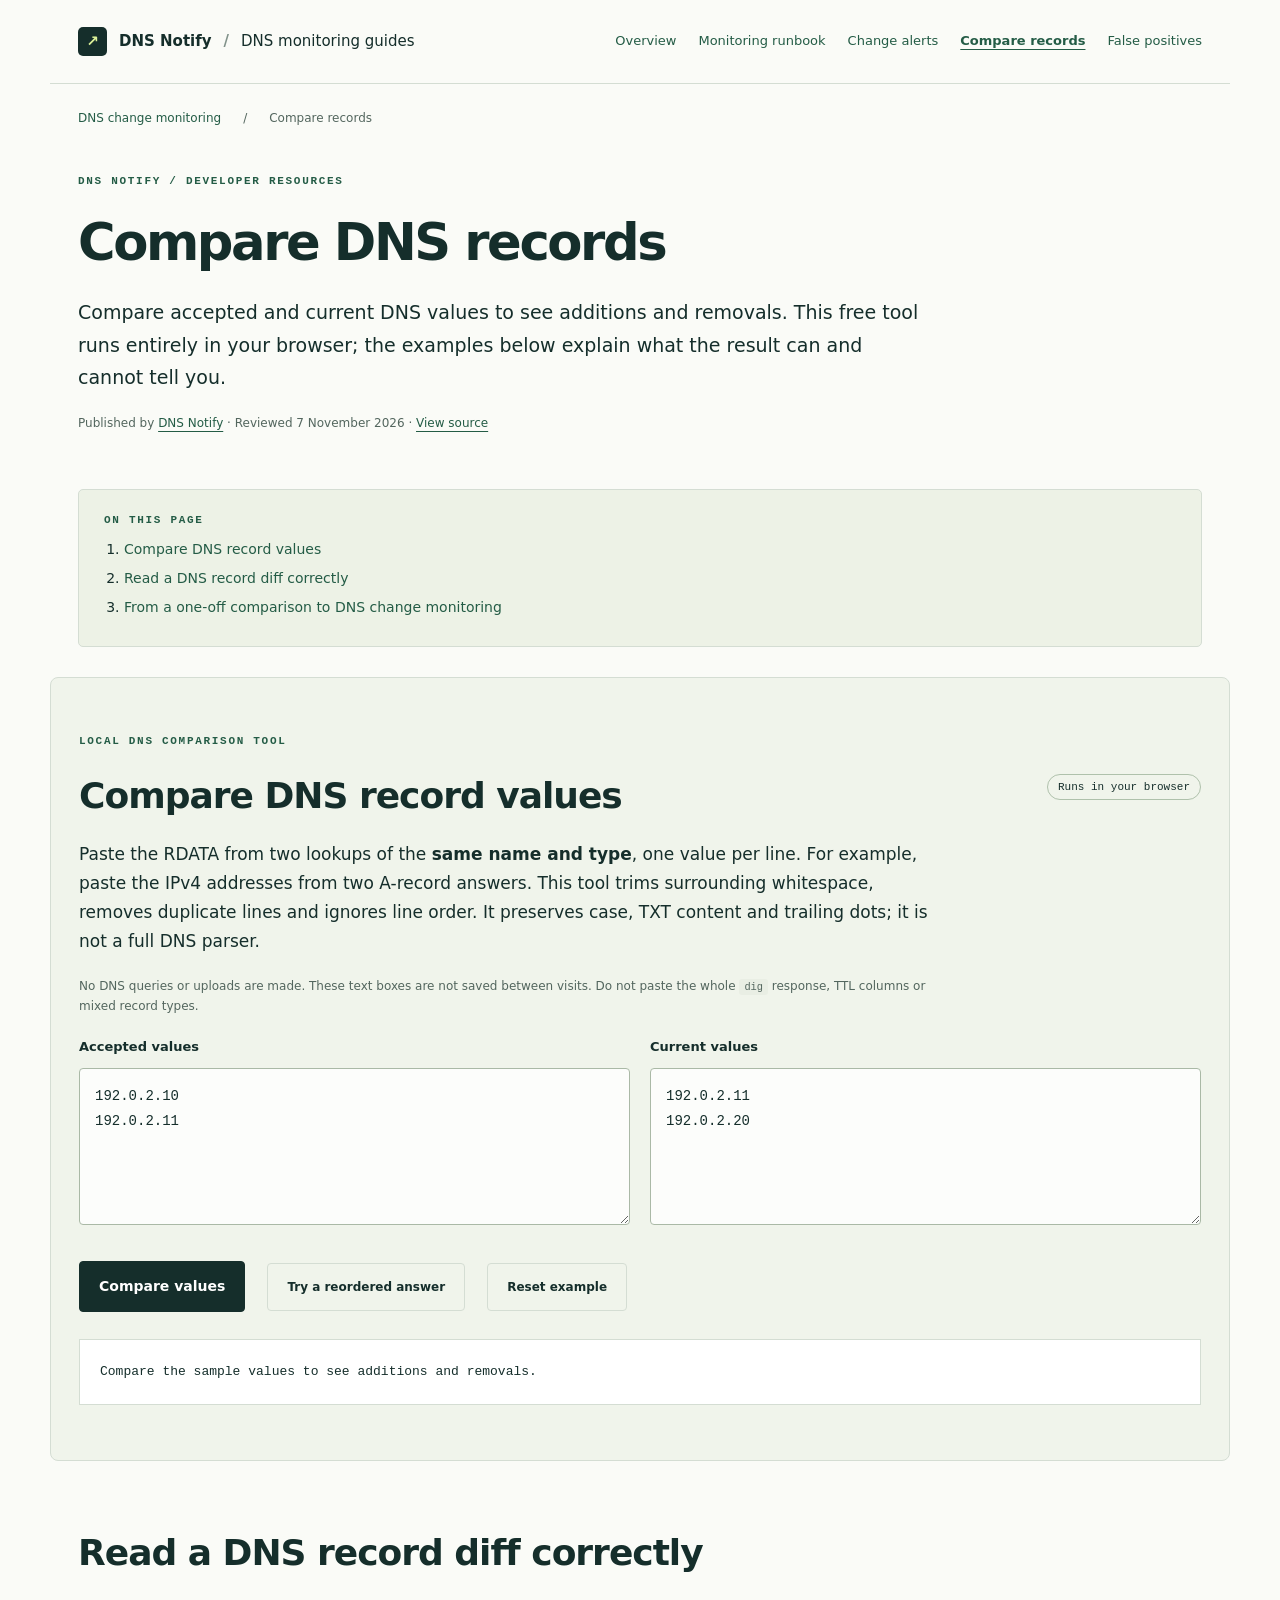
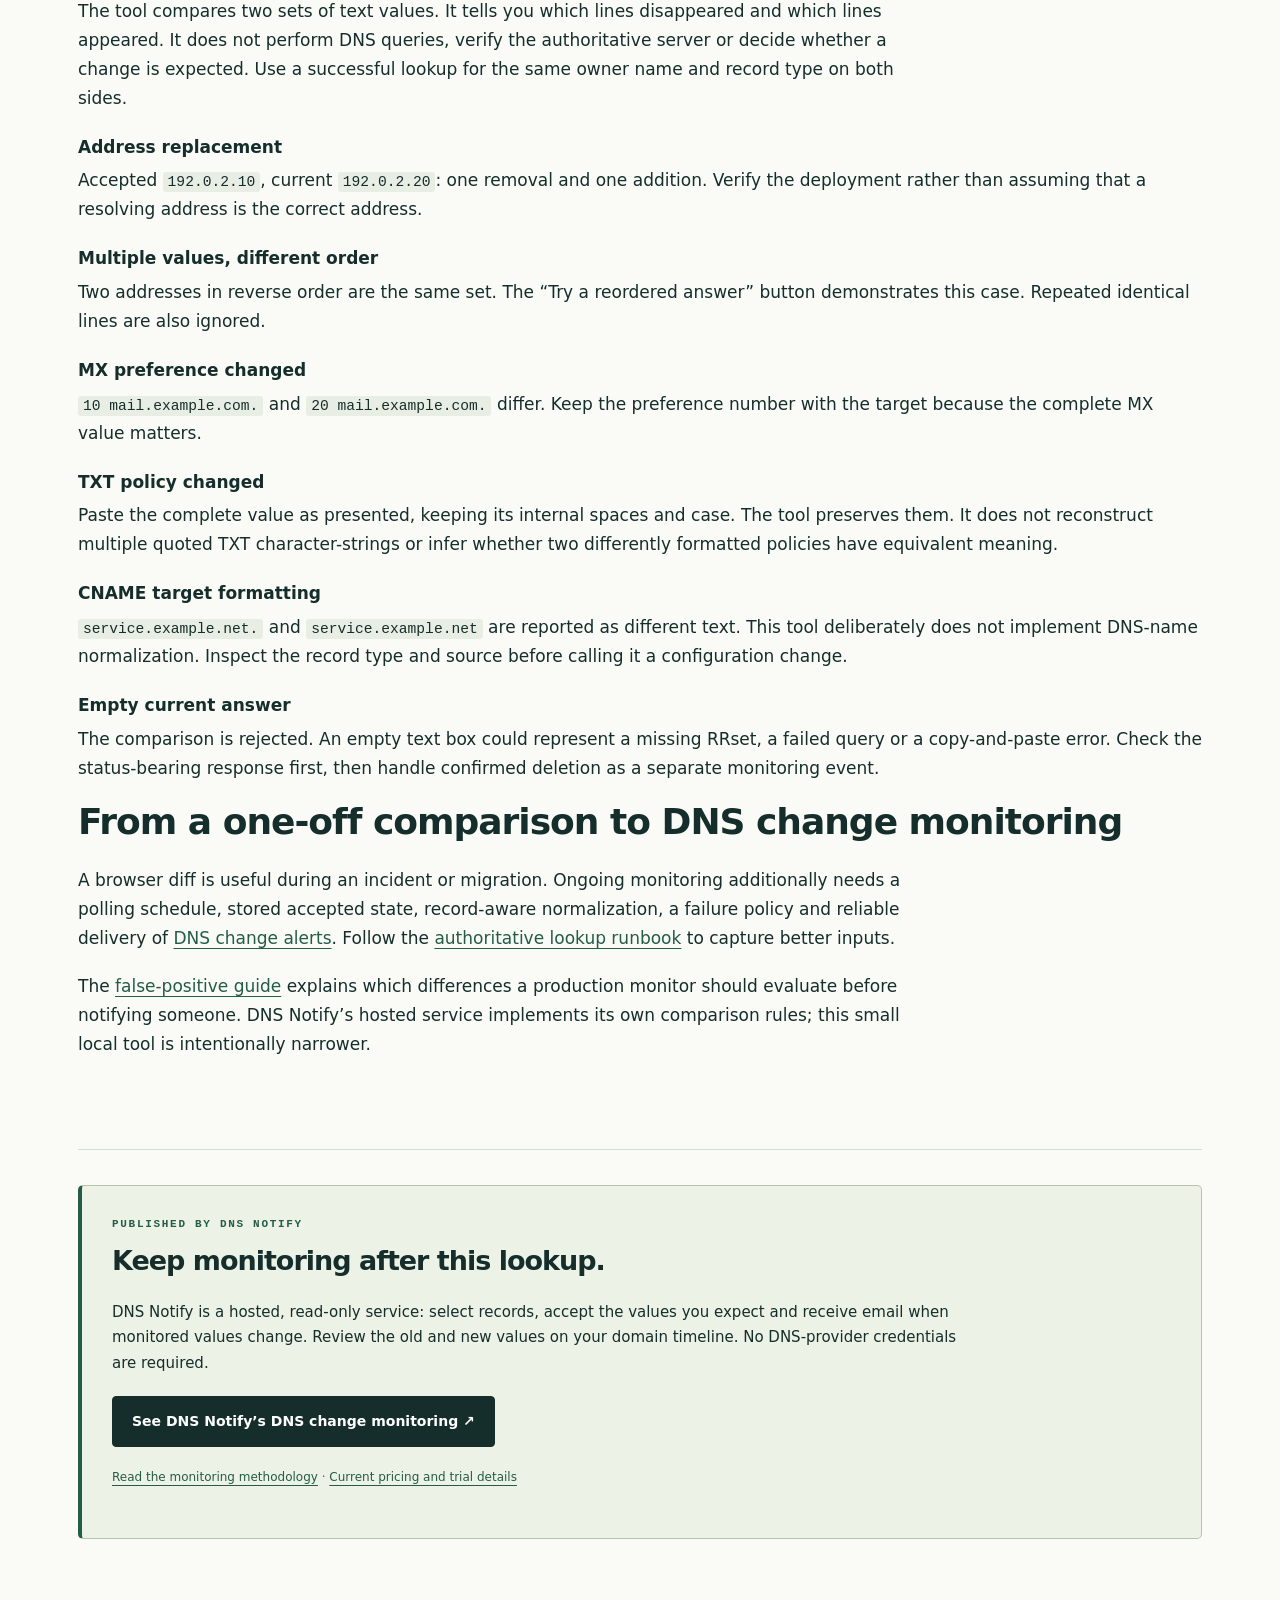
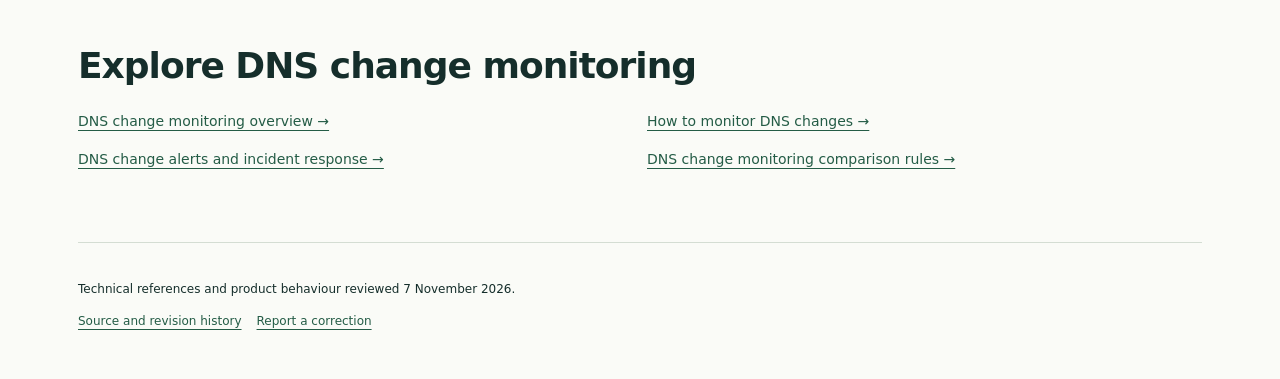
==== commit e1a71024: "Update index.html" ====
--- a/compare-dns-records/index.html
+++ b/compare-dns-records/index.html
@@ -1,3 +1,3 @@
 <!doctype html><html lang="en-GB"><head><meta charset="utf-8"><meta name="viewport" content="width=device-width,initial-scale=1"><title>Compare DNS Records: Free Local Comparison Tool | DNS Notify</title><meta name="description" content="Compare DNS record values in your browser. Detect additions and removals, ignore answer order and duplicates, and test realistic DNS monitoring examples."><meta name="robots" content="index,follow,max-image-preview:large"><meta name="theme-color" content="#102c29"><meta name="referrer" content="strict-origin-when-cross-origin"><link rel="canonical" href="https://dns-change-monitoring.github.io/compare-dns-records/"><link rel="icon" href="/favicon.svg" type="image/svg+xml"><link rel="stylesheet" href="/style.css"><style>header{flex-wrap:wrap}nav{flex-wrap:wrap;gap:13px 22px}nav a[aria-current="page"]{text-decoration:underline;font-weight:700}.breadcrumb{padding:24px 0 0;font-size:12px;color:var(--muted)}.article-head{max-width:900px;padding:45px 0 35px}.article-head h1{font-size:clamp(35px,4vw,53px)}.article-head .lede{max-width:800px}.conversion{padding:30px;margin:35px 0;border:1px solid #b4c5a8;border-left:4px solid var(--green);border-radius:5px}.conversion h2{font-size:27px}.conversion .eyebrow{margin-bottom:12px}.conversion p{max-width:850px}.guide-card{padding:25px;border:1px solid var(--line);border-radius:5px}.guide-card h3{margin-top:0}.guide-card p{font-size:15px}.guide-cards{display:grid;grid-template-columns:1fr 1fr;gap:22px}.answer{font-size:19px;max-width:850px}.reviewed{font-size:12px;color:var(--muted)}.article-head+.conversion{margin-top:0}.hero .actions{gap:15px}.hero{gap:35px}.fixture-list dt{font-weight:650;margin-top:20px}.fixture-list dd{margin:5px 0 15px}.workbench{margin-top:20px}section{scroll-margin-top:20px}.sources{font-size:14px}.sources li{margin-bottom:8px}@media(max-width:700px){.guide-cards{grid-template-columns:1fr}header{gap:16px}nav{font-size:12px;gap:10px 18px}.conversion{padding:23px}.article-head{padding-top:30px}.hero .button{max-width:100%}}.article-toc{display:block;padding:22px 25px;margin:0 0 30px;background:#edf2e6;border:1px solid var(--line);border-radius:5px;font-size:14px}.article-toc .eyebrow{margin-bottom:10px}.article-toc ol{padding-left:20px;margin:0}.article-toc li{padding-left:0;margin:5px 0}</style><meta property="og:type" content="article"><meta property="og:locale" content="en_GB"><meta property="og:site_name" content="DNS Change Monitoring · DNS Notify"><meta property="og:title" content="Compare DNS Records: Free Local Comparison Tool | DNS Notify"><meta property="og:description" content="Compare DNS record values in your browser. Detect additions and removals, ignore answer order and duplicates, and test realistic DNS monitoring examples."><meta property="og:url" content="https://dns-change-monitoring.github.io/compare-dns-records/"><meta property="og:image" content="https://dns-change-monitoring.github.io/social-card.png"><meta property="og:image:type" content="image/png"><meta property="og:image:width" content="1200"><meta property="og:image:height" content="630"><meta property="og:image:alt" content="DNS change monitoring by DNS Notify: baseline, compare, investigate."><meta name="twitter:card" content="summary_large_image"><meta name="twitter:title" content="Compare DNS Records: Free Local Comparison Tool | DNS Notify"><meta name="twitter:description" content="Compare DNS record values in your browser. Detect additions and removals, ignore answer order and duplicates, and test realistic DNS monitoring examples."><meta name="twitter:image" content="https://dns-change-monitoring.github.io/social-card.png"><meta name="twitter:image:alt" content="DNS change monitoring developer resources by DNS Notify."><script type="application/ld+json">{"@context": "https://schema.org", "@graph": [{"@type": "Organization", "@id": "https://dnsnotify.com/#organization", "name": "DNS Notify", "url": "https://dnsnotify.com/", "sameAs": ["https://github.com/dnsnotify"]}, {"@type": "WebSite", "@id": "https://dns-change-monitoring.github.io/#website", "url": "https://dns-change-monitoring.github.io/", "name": "DNS Change Monitoring by DNS Notify", "publisher": {"@id": "https://dnsnotify.com/#organization"}}, {"@type": "TechArticle", "@id": "https://dns-change-monitoring.github.io/compare-dns-records/#article", "headline": "Compare DNS records", "description": "Compare DNS record values in your browser. Detect additions and removals, ignore answer order and duplicates, and test realistic DNS monitoring examples.", "url": "https://dns-change-monitoring.github.io/compare-dns-records/", "mainEntityOfPage": "https://dns-change-monitoring.github.io/compare-dns-records/", "inLanguage": "en-GB", "datePublished": "2026-11-07", "dateModified": "2026-11-07", "author": {"@id": "https://dnsnotify.com/#organization"}, "publisher": {"@id": "https://dnsnotify.com/#organization"}, "image": "https://dns-change-monitoring.github.io/social-card.png", "isPartOf": {"@id": "https://dns-change-monitoring.github.io/#website"}}, {"@type": "BreadcrumbList", "itemListElement": [{"@type": "ListItem", "position": 1, "name": "DNS change monitoring", "item": "https://dns-change-monitoring.github.io/"}, {"@type": "ListItem", "position": 2, "name": "Compare records", "item": "https://dns-change-monitoring.github.io/compare-dns-records/"}]}]}</script></head><body><a class="skip" href="#main">Skip to content</a><header><a class="brand" href="/"><span class="mark" aria-hidden="true">↗</span> DNS Notify <span class="divider">/</span><span>DNS monitoring guides</span></a><nav aria-label="Main"><a href="/">Overview</a><a href="/how-to-monitor-dns-changes/">Monitoring runbook</a><a href="/dns-change-alerts/">Change alerts</a><a href="/compare-dns-records/" aria-current="page">Compare records</a><a href="/dns-monitoring-false-positives/">False positives</a></nav></header><main id="main"><nav class="breadcrumb" aria-label="Breadcrumb"><a href="/">DNS change monitoring</a><span aria-hidden="true"> / </span><span>Compare records</span></nav><div class="article-head"><p class="eyebrow">DNS NOTIFY / DEVELOPER RESOURCES</p><h1>Compare DNS records</h1><p class="answer">Compare accepted and current DNS values to see additions and removals. This free tool runs entirely in your browser; the examples below explain what the result can and cannot tell you.</p><p class="reviewed">Published by <a href="https://dnsnotify.com/about/">DNS Notify</a> · Reviewed <time datetime="2026-11-07">7 November 2026</time> · <a href="https://github.com/dns-change-monitoring/dns-change-monitoring.github.io">View source</a></p></div><nav class="article-toc" aria-label="On this page"><p class="eyebrow">ON THIS PAGE</p><ol><li><a href="#compare-dns-record-values">Compare DNS record values</a></li><li><a href="#read-a-dns-record-diff-correctly">Read a DNS record diff correctly</a></li><li><a href="#from-a-one-off-comparison-to-dns-change-monitoring">From a one-off comparison to DNS change monitoring</a></li></ol></nav><section id="compare" class="workbench"><div class="section-top"><div><p class="eyebrow">LOCAL DNS COMPARISON TOOL</p><h2 id="compare-dns-record-values">Compare DNS record values</h2></div><span class="badge">Runs in your browser</span></div><p>Paste the RDATA from two lookups of the <strong>same name and type</strong>, one value per line. For example, paste the IPv4 addresses from two A-record answers. This tool trims surrounding whitespace, removes duplicate lines and ignores line order. It preserves case, TXT content and trailing dots; it is not a full DNS parser.</p><p class="small">No DNS queries or uploads are made. These text boxes are not saved between visits. Do not paste the whole <code>dig</code> response, TTL columns or mixed record types.</p><form id="compare-form"><div class="inputs"><div><label for="before">Accepted values</label><textarea id="before" spellcheck="false" rows="5">192.0.2.10
 192.0.2.11</textarea></div><div><label for="after">Current values</label><textarea id="after" spellcheck="false" rows="5">192.0.2.11
-192.0.2.20</textarea></div></div><div class="actions"><button type="submit">Compare values</button><button class="secondary" type="button" id="reorder">Try a reordered answer</button><button class="secondary" type="reset">Reset example</button></div></form><div id="result" role="status" aria-live="polite" aria-atomic="true">Compare the sample values to see additions and removals.</div><noscript><p>Enable JavaScript to use the comparison tool. The runbook and all reference content remain available below.</p></noscript></section><section><h2 id="read-a-dns-record-diff-correctly">Read a DNS record diff correctly</h2><p>The tool compares two sets of text values. It tells you which lines disappeared and which lines appeared. It does not perform DNS queries, verify the authoritative server or decide whether a change is expected. Use a successful lookup for the same owner name and record type on both sides.</p><dl class="fixture-list"><dt>Address replacement</dt><dd>Accepted <code>192.0.2.10</code>, current <code>192.0.2.20</code>: one removal and one addition. Verify the deployment rather than assuming that a resolving address is the correct address.</dd><dt>Multiple values, different order</dt><dd>Two addresses in reverse order are the same set. The “Try a reordered answer” button demonstrates this case. Repeated identical lines are also ignored.</dd><dt>MX preference changed</dt><dd><code>10 mail.example.com.</code> and <code>20 mail.example.com.</code> differ. Keep the preference number with the target because the complete MX value matters.</dd><dt>TXT policy changed</dt><dd>Paste the complete value as presented, keeping its internal spaces and case. The tool preserves them. It does not reconstruct multiple quoted TXT character-strings or infer whether two differently formatted policies have equivalent meaning.</dd><dt>CNAME target formatting</dt><dd><code>service.example.net.</code> and <code>service.example.net</code> are reported as different text. This tool deliberately does not implement DNS-name normalization. Inspect the record type and source before calling it a configuration change.</dd><dt>Empty current answer</dt><dd>The comparison is rejected. An empty text box could represent a missing RRset, a failed query or a copy-and-paste error. Check the status-bearing response first, then handle confirmed deletion as a separate monitoring event.</dd></dl><h2 id="from-a-one-off-comparison-to-dns-change-monitoring">From a one-off comparison to DNS change monitoring</h2><p>A browser diff is useful during an incident or migration. Ongoing monitoring additionally needs a polling schedule, stored accepted state, record-aware normalization, a failure policy and reliable delivery of <a href="/dns-change-alerts/">DNS change alerts</a>. Follow the <a href="/how-to-monitor-dns-changes/">authoritative lookup runbook</a> to capture better inputs.</p><p>The <a href="/dns-monitoring-false-positives/">false-positive guide</a> explains which differences a production monitor should evaluate before notifying someone. DNS Notify’s hosted service implements its own comparison rules; this small local tool is intentionally narrower.</p></section><aside class="conversion"><p class="eyebrow">PUBLISHED BY DNS NOTIFY</p><h2>Keep monitoring after this lookup.</h2><p>DNS Notify is a hosted, read-only service: select records, accept the values you expect and receive email when monitored values change. Review the old and new values on your domain timeline. No DNS-provider credentials are required.</p><p><a class="button" href="https://dnsnotify.com/dns-change-monitoring/?utm_source=github-pages&amp;utm_medium=referral&amp;utm_campaign=dns-change-monitoring">See DNS Notify’s DNS change monitoring ↗</a></p><p class="small"><a href="https://dnsnotify.com/methodology/">Read the monitoring methodology</a> · <a href="https://dnsnotify.com/?utm_source=github-pages&amp;utm_medium=referral&amp;utm_campaign=dns-change-monitoring#pricing">Current pricing and trial details</a></p></aside><section class="references"><h2>Explore DNS change monitoring</h2><div class="links"><a href="/">DNS change monitoring overview →</a><a href="/how-to-monitor-dns-changes/">How to monitor DNS changes →</a><a href="/dns-change-alerts/">DNS change alerts and incident response →</a><a href="/dns-monitoring-false-positives/">DNS change monitoring comparison rules →</a></div></section></main><footer><p>Published and maintained by <a href="https://dnsnotify.com/about/">DNS Notify</a>. Technical references and product behaviour reviewed <time datetime="2026-11-07">7 November 2026</time>.</p><p><a href="https://github.com/dns-change-monitoring/dns-change-monitoring.github.io">Source and revision history</a><a href="https://github.com/dns-change-monitoring/dns-change-monitoring.github.io/issues">Report a correction</a><a href="https://dnsnotify.com/p/privacy">Product privacy policy</a></p><p class="small">DNS Notify publishes these developer resources and also sells the hosted monitoring service linked here. This site uses no analytics, external fonts or cookies. The comparison tool runs locally; GitHub Pages hosts the site. Illustrative records use documentation domains and addresses.</p></footer><script src="/compare.js" defer></script></body></html>
+192.0.2.20</textarea></div></div><div class="actions"><button type="submit">Compare values</button><button class="secondary" type="button" id="reorder">Try a reordered answer</button><button class="secondary" type="reset">Reset example</button></div></form><div id="result" role="status" aria-live="polite" aria-atomic="true">Compare the sample values to see additions and removals.</div><noscript><p>Enable JavaScript to use the comparison tool. The runbook and all reference content remain available below.</p></noscript></section><section><h2 id="read-a-dns-record-diff-correctly">Read a DNS record diff correctly</h2><p>The tool compares two sets of text values. It tells you which lines disappeared and which lines appeared. It does not perform DNS queries, verify the authoritative server or decide whether a change is expected. Use a successful lookup for the same owner name and record type on both sides.</p><dl class="fixture-list"><dt>Address replacement</dt><dd>Accepted <code>192.0.2.10</code>, current <code>192.0.2.20</code>: one removal and one addition. Verify the deployment rather than assuming that a resolving address is the correct address.</dd><dt>Multiple values, different order</dt><dd>Two addresses in reverse order are the same set. The “Try a reordered answer” button demonstrates this case. Repeated identical lines are also ignored.</dd><dt>MX preference changed</dt><dd><code>10 mail.example.com.</code> and <code>20 mail.example.com.</code> differ. Keep the preference number with the target because the complete MX value matters.</dd><dt>TXT policy changed</dt><dd>Paste the complete value as presented, keeping its internal spaces and case. The tool preserves them. It does not reconstruct multiple quoted TXT character-strings or infer whether two differently formatted policies have equivalent meaning.</dd><dt>CNAME target formatting</dt><dd><code>service.example.net.</code> and <code>service.example.net</code> are reported as different text. This tool deliberately does not implement DNS-name normalization. Inspect the record type and source before calling it a configuration change.</dd><dt>Empty current answer</dt><dd>The comparison is rejected. An empty text box could represent a missing RRset, a failed query or a copy-and-paste error. Check the status-bearing response first, then handle confirmed deletion as a separate monitoring event.</dd></dl><h2 id="from-a-one-off-comparison-to-dns-change-monitoring">From a one-off comparison to DNS change monitoring</h2><p>A browser diff is useful during an incident or migration. Ongoing monitoring additionally needs a polling schedule, stored accepted state, record-aware normalization, a failure policy and reliable delivery of <a href="/dns-change-alerts/">DNS change alerts</a>. Follow the <a href="/how-to-monitor-dns-changes/">authoritative lookup runbook</a> to capture better inputs.</p><p>The <a href="/dns-monitoring-false-positives/">false-positive guide</a> explains which differences a production monitor should evaluate before notifying someone. DNS Notify’s hosted service implements its own comparison rules; this small local tool is intentionally narrower.</p></section><aside class="conversion"><p class="eyebrow">PUBLISHED BY DNS NOTIFY</p><h2>Keep monitoring after this lookup.</h2><p>DNS Notify is a hosted, read-only service: select records, accept the values you expect and receive email when monitored values change. Review the old and new values on your domain timeline. No DNS-provider credentials are required.</p><p><a class="button" href="https://dnsnotify.com/dns-change-monitoring/?utm_source=github-pages&amp;utm_medium=referral&amp;utm_campaign=dns-change-monitoring">See DNS Notify’s DNS change monitoring ↗</a></p><p class="small"><a href="https://dnsnotify.com/methodology/">Read the monitoring methodology</a> · <a href="https://dnsnotify.com/?utm_source=github-pages&amp;utm_medium=referral&amp;utm_campaign=dns-change-monitoring#pricing">Current pricing and trial details</a></p></aside><section class="references"><h2>Explore DNS change monitoring</h2><div class="links"><a href="/">DNS change monitoring overview →</a><a href="/how-to-monitor-dns-changes/">How to monitor DNS changes →</a><a href="/dns-change-alerts/">DNS change alerts and incident response →</a><a href="/dns-monitoring-false-positives/">DNS change monitoring comparison rules →</a></div></section></main><footer><p>Technical references and product behaviour reviewed <time datetime="2026-11-07">7 November 2026</time>.</p><p><a href="https://github.com/dns-change-monitoring/dns-change-monitoring.github.io">Source and revision history</a><a href="https://github.com/dns-change-monitoring/dns-change-monitoring.github.io/issues">Report a correction</a></p></footer><script src="/compare.js" defer></script></body></html>
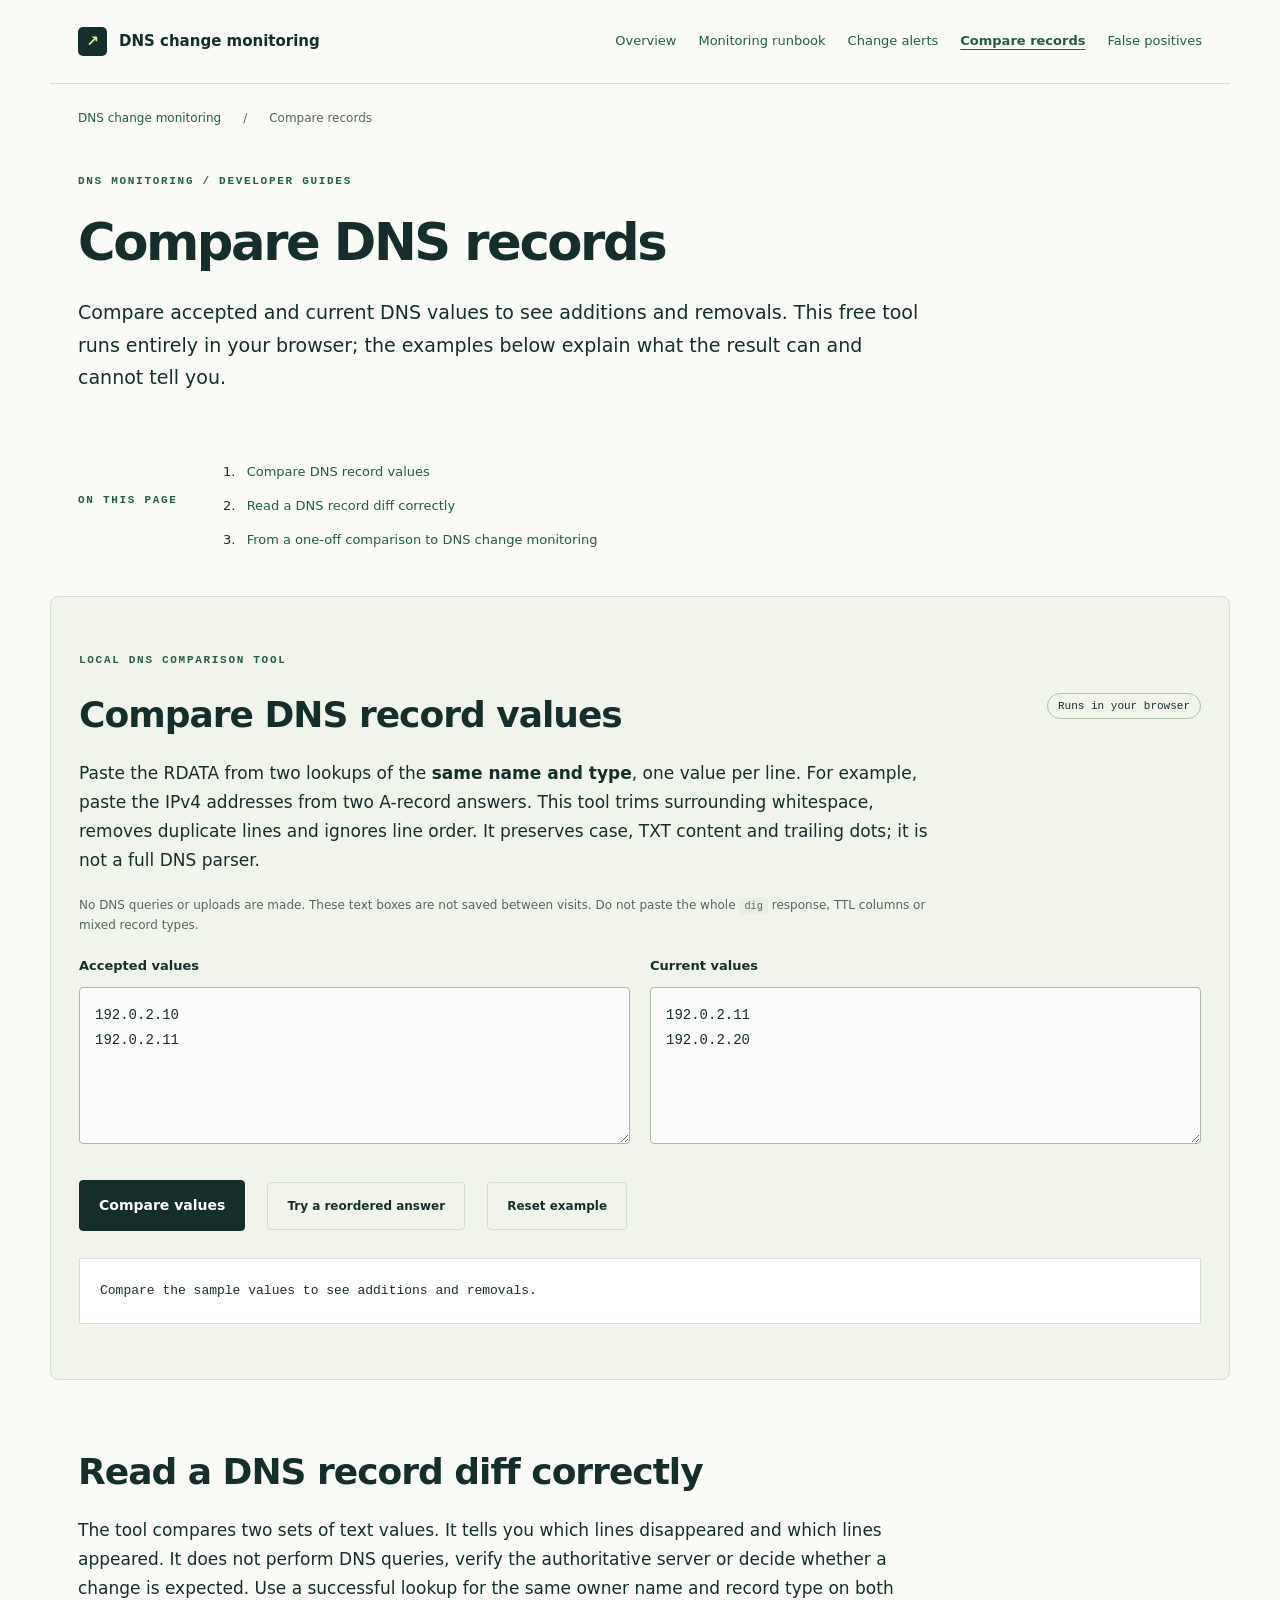
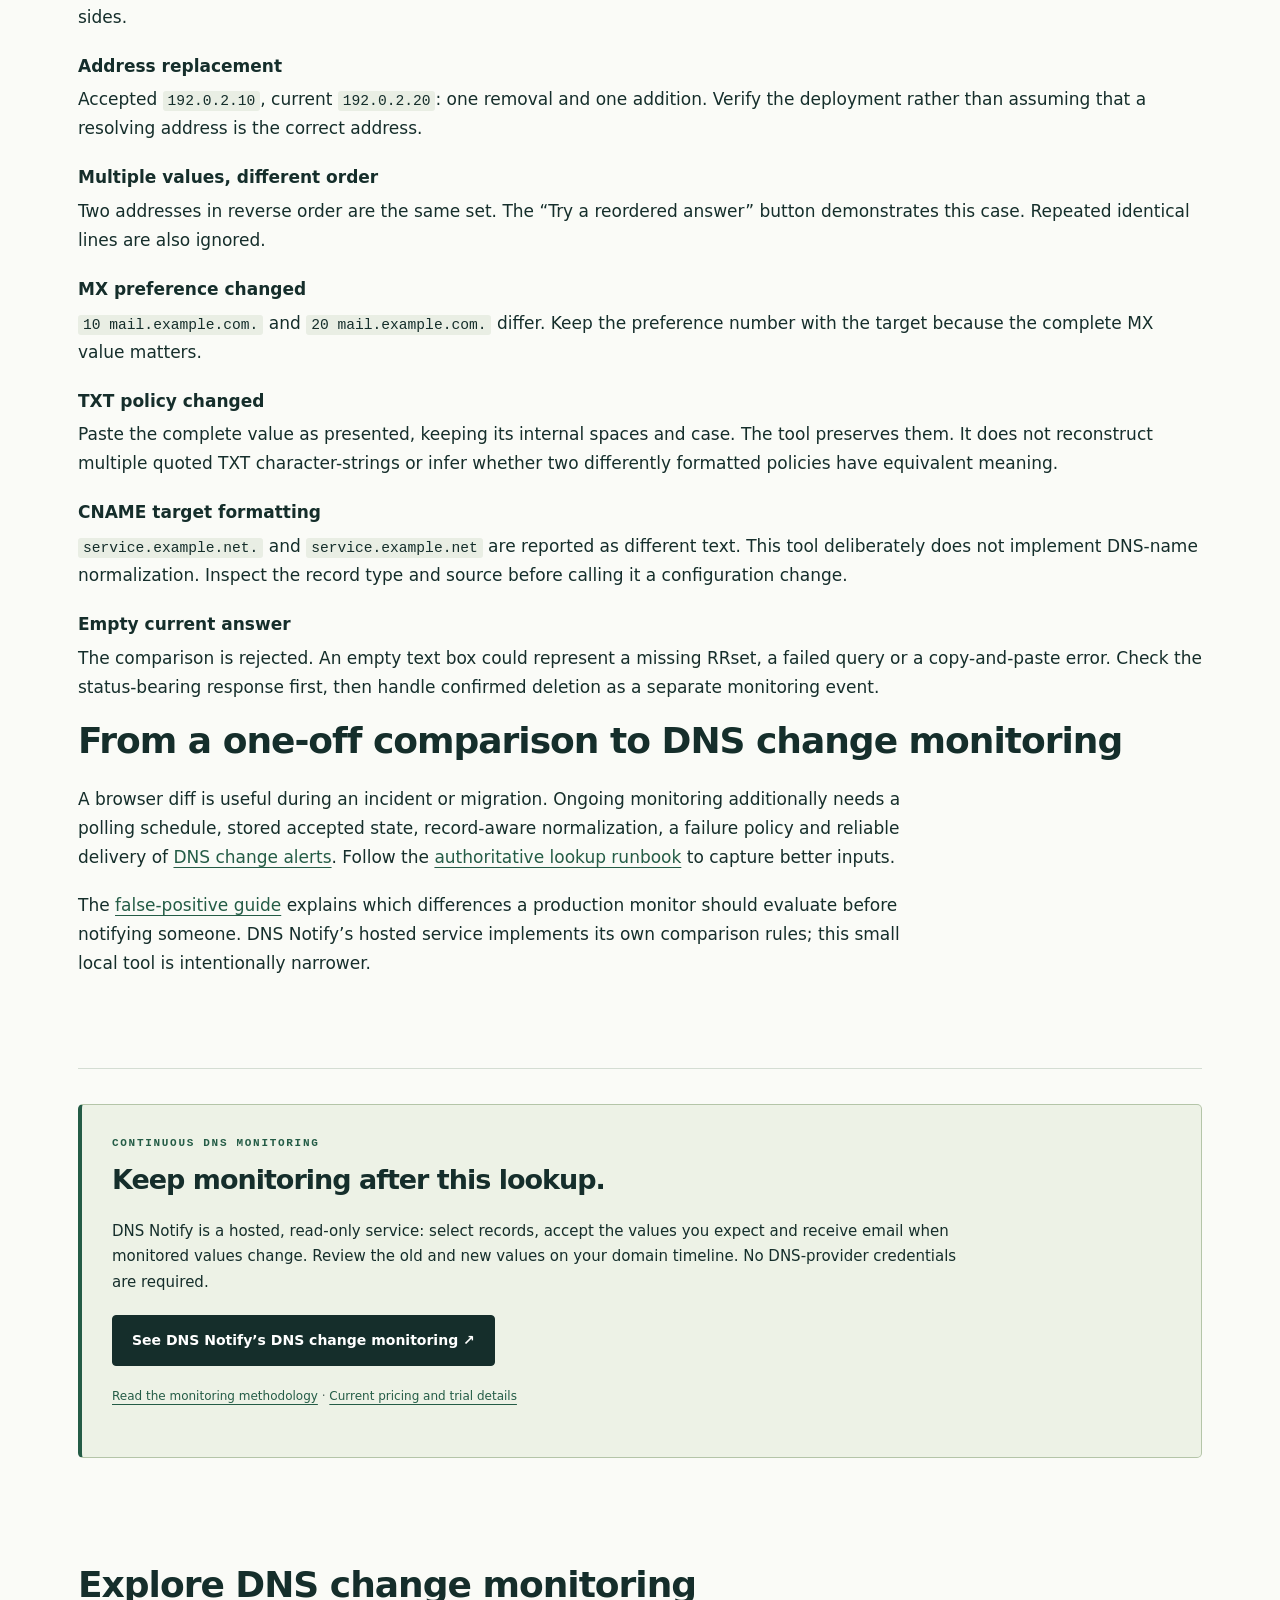
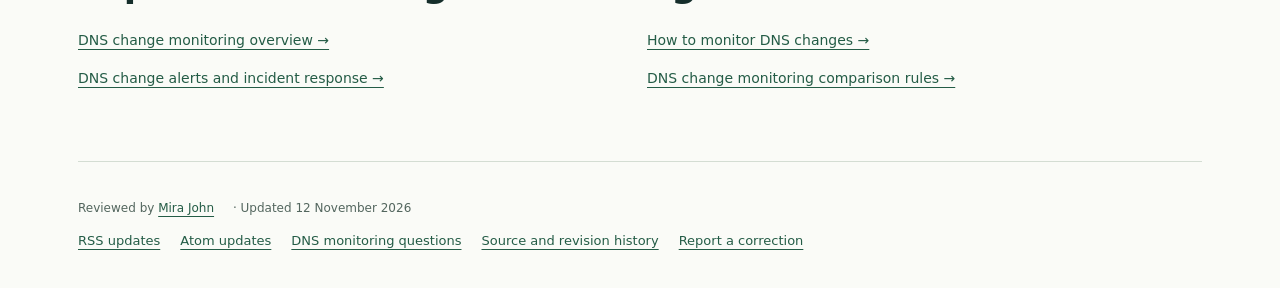
==== commit 69d9472a: "Complete publication metadata for compare-dns-records" ====
--- a/compare-dns-records/index.html
+++ b/compare-dns-records/index.html
@@ -1,3 +1,3 @@
-<!doctype html><html lang="en-GB"><head><meta charset="utf-8"><meta name="viewport" content="width=device-width,initial-scale=1"><title>Compare DNS Records: Free Local Comparison Tool | DNS Notify</title><meta name="description" content="Compare DNS record values in your browser. Detect additions and removals, ignore answer order and duplicates, and test realistic DNS monitoring examples."><meta name="robots" content="index,follow,max-image-preview:large"><meta name="theme-color" content="#102c29"><meta name="referrer" content="strict-origin-when-cross-origin"><link rel="canonical" href="https://dns-change-monitoring.github.io/compare-dns-records/"><link rel="icon" href="/favicon.svg" type="image/svg+xml"><link rel="stylesheet" href="/style.css"><style>header{flex-wrap:wrap}nav{flex-wrap:wrap;gap:13px 22px}nav a[aria-current="page"]{text-decoration:underline;font-weight:700}.breadcrumb{padding:24px 0 0;font-size:12px;color:var(--muted)}.article-head{max-width:900px;padding:45px 0 35px}.article-head h1{font-size:clamp(35px,4vw,53px)}.article-head .lede{max-width:800px}.conversion{padding:30px;margin:35px 0;border:1px solid #b4c5a8;border-left:4px solid var(--green);border-radius:5px}.conversion h2{font-size:27px}.conversion .eyebrow{margin-bottom:12px}.conversion p{max-width:850px}.guide-card{padding:25px;border:1px solid var(--line);border-radius:5px}.guide-card h3{margin-top:0}.guide-card p{font-size:15px}.guide-cards{display:grid;grid-template-columns:1fr 1fr;gap:22px}.answer{font-size:19px;max-width:850px}.reviewed{font-size:12px;color:var(--muted)}.article-head+.conversion{margin-top:0}.hero .actions{gap:15px}.hero{gap:35px}.fixture-list dt{font-weight:650;margin-top:20px}.fixture-list dd{margin:5px 0 15px}.workbench{margin-top:20px}section{scroll-margin-top:20px}.sources{font-size:14px}.sources li{margin-bottom:8px}@media(max-width:700px){.guide-cards{grid-template-columns:1fr}header{gap:16px}nav{font-size:12px;gap:10px 18px}.conversion{padding:23px}.article-head{padding-top:30px}.hero .button{max-width:100%}}.article-toc{display:block;padding:22px 25px;margin:0 0 30px;background:#edf2e6;border:1px solid var(--line);border-radius:5px;font-size:14px}.article-toc .eyebrow{margin-bottom:10px}.article-toc ol{padding-left:20px;margin:0}.article-toc li{padding-left:0;margin:5px 0}</style><meta property="og:type" content="article"><meta property="og:locale" content="en_GB"><meta property="og:site_name" content="DNS Change Monitoring · DNS Notify"><meta property="og:title" content="Compare DNS Records: Free Local Comparison Tool | DNS Notify"><meta property="og:description" content="Compare DNS record values in your browser. Detect additions and removals, ignore answer order and duplicates, and test realistic DNS monitoring examples."><meta property="og:url" content="https://dns-change-monitoring.github.io/compare-dns-records/"><meta property="og:image" content="https://dns-change-monitoring.github.io/social-card.png"><meta property="og:image:type" content="image/png"><meta property="og:image:width" content="1200"><meta property="og:image:height" content="630"><meta property="og:image:alt" content="DNS change monitoring by DNS Notify: baseline, compare, investigate."><meta name="twitter:card" content="summary_large_image"><meta name="twitter:title" content="Compare DNS Records: Free Local Comparison Tool | DNS Notify"><meta name="twitter:description" content="Compare DNS record values in your browser. Detect additions and removals, ignore answer order and duplicates, and test realistic DNS monitoring examples."><meta name="twitter:image" content="https://dns-change-monitoring.github.io/social-card.png"><meta name="twitter:image:alt" content="DNS change monitoring developer resources by DNS Notify."><script type="application/ld+json">{"@context": "https://schema.org", "@graph": [{"@type": "Organization", "@id": "https://dnsnotify.com/#organization", "name": "DNS Notify", "url": "https://dnsnotify.com/", "sameAs": ["https://github.com/dnsnotify"]}, {"@type": "WebSite", "@id": "https://dns-change-monitoring.github.io/#website", "url": "https://dns-change-monitoring.github.io/", "name": "DNS Change Monitoring by DNS Notify", "publisher": {"@id": "https://dnsnotify.com/#organization"}}, {"@type": "TechArticle", "@id": "https://dns-change-monitoring.github.io/compare-dns-records/#article", "headline": "Compare DNS records", "description": "Compare DNS record values in your browser. Detect additions and removals, ignore answer order and duplicates, and test realistic DNS monitoring examples.", "url": "https://dns-change-monitoring.github.io/compare-dns-records/", "mainEntityOfPage": "https://dns-change-monitoring.github.io/compare-dns-records/", "inLanguage": "en-GB", "datePublished": "2026-11-07", "dateModified": "2026-11-07", "author": {"@id": "https://dnsnotify.com/#organization"}, "publisher": {"@id": "https://dnsnotify.com/#organization"}, "image": "https://dns-change-monitoring.github.io/social-card.png", "isPartOf": {"@id": "https://dns-change-monitoring.github.io/#website"}}, {"@type": "BreadcrumbList", "itemListElement": [{"@type": "ListItem", "position": 1, "name": "DNS change monitoring", "item": "https://dns-change-monitoring.github.io/"}, {"@type": "ListItem", "position": 2, "name": "Compare records", "item": "https://dns-change-monitoring.github.io/compare-dns-records/"}]}]}</script></head><body><a class="skip" href="#main">Skip to content</a><header><a class="brand" href="/"><span class="mark" aria-hidden="true">↗</span> DNS Notify <span class="divider">/</span><span>DNS monitoring guides</span></a><nav aria-label="Main"><a href="/">Overview</a><a href="/how-to-monitor-dns-changes/">Monitoring runbook</a><a href="/dns-change-alerts/">Change alerts</a><a href="/compare-dns-records/" aria-current="page">Compare records</a><a href="/dns-monitoring-false-positives/">False positives</a></nav></header><main id="main"><nav class="breadcrumb" aria-label="Breadcrumb"><a href="/">DNS change monitoring</a><span aria-hidden="true"> / </span><span>Compare records</span></nav><div class="article-head"><p class="eyebrow">DNS NOTIFY / DEVELOPER RESOURCES</p><h1>Compare DNS records</h1><p class="answer">Compare accepted and current DNS values to see additions and removals. This free tool runs entirely in your browser; the examples below explain what the result can and cannot tell you.</p><p class="reviewed">Published by <a href="https://dnsnotify.com/about/">DNS Notify</a> · Reviewed <time datetime="2026-11-07">7 November 2026</time> · <a href="https://github.com/dns-change-monitoring/dns-change-monitoring.github.io">View source</a></p></div><nav class="article-toc" aria-label="On this page"><p class="eyebrow">ON THIS PAGE</p><ol><li><a href="#compare-dns-record-values">Compare DNS record values</a></li><li><a href="#read-a-dns-record-diff-correctly">Read a DNS record diff correctly</a></li><li><a href="#from-a-one-off-comparison-to-dns-change-monitoring">From a one-off comparison to DNS change monitoring</a></li></ol></nav><section id="compare" class="workbench"><div class="section-top"><div><p class="eyebrow">LOCAL DNS COMPARISON TOOL</p><h2 id="compare-dns-record-values">Compare DNS record values</h2></div><span class="badge">Runs in your browser</span></div><p>Paste the RDATA from two lookups of the <strong>same name and type</strong>, one value per line. For example, paste the IPv4 addresses from two A-record answers. This tool trims surrounding whitespace, removes duplicate lines and ignores line order. It preserves case, TXT content and trailing dots; it is not a full DNS parser.</p><p class="small">No DNS queries or uploads are made. These text boxes are not saved between visits. Do not paste the whole <code>dig</code> response, TTL columns or mixed record types.</p><form id="compare-form"><div class="inputs"><div><label for="before">Accepted values</label><textarea id="before" spellcheck="false" rows="5">192.0.2.10
-192.0.2.11</textarea></div><div><label for="after">Current values</label><textarea id="after" spellcheck="false" rows="5">192.0.2.11
-192.0.2.20</textarea></div></div><div class="actions"><button type="submit">Compare values</button><button class="secondary" type="button" id="reorder">Try a reordered answer</button><button class="secondary" type="reset">Reset example</button></div></form><div id="result" role="status" aria-live="polite" aria-atomic="true">Compare the sample values to see additions and removals.</div><noscript><p>Enable JavaScript to use the comparison tool. The runbook and all reference content remain available below.</p></noscript></section><section><h2 id="read-a-dns-record-diff-correctly">Read a DNS record diff correctly</h2><p>The tool compares two sets of text values. It tells you which lines disappeared and which lines appeared. It does not perform DNS queries, verify the authoritative server or decide whether a change is expected. Use a successful lookup for the same owner name and record type on both sides.</p><dl class="fixture-list"><dt>Address replacement</dt><dd>Accepted <code>192.0.2.10</code>, current <code>192.0.2.20</code>: one removal and one addition. Verify the deployment rather than assuming that a resolving address is the correct address.</dd><dt>Multiple values, different order</dt><dd>Two addresses in reverse order are the same set. The “Try a reordered answer” button demonstrates this case. Repeated identical lines are also ignored.</dd><dt>MX preference changed</dt><dd><code>10 mail.example.com.</code> and <code>20 mail.example.com.</code> differ. Keep the preference number with the target because the complete MX value matters.</dd><dt>TXT policy changed</dt><dd>Paste the complete value as presented, keeping its internal spaces and case. The tool preserves them. It does not reconstruct multiple quoted TXT character-strings or infer whether two differently formatted policies have equivalent meaning.</dd><dt>CNAME target formatting</dt><dd><code>service.example.net.</code> and <code>service.example.net</code> are reported as different text. This tool deliberately does not implement DNS-name normalization. Inspect the record type and source before calling it a configuration change.</dd><dt>Empty current answer</dt><dd>The comparison is rejected. An empty text box could represent a missing RRset, a failed query or a copy-and-paste error. Check the status-bearing response first, then handle confirmed deletion as a separate monitoring event.</dd></dl><h2 id="from-a-one-off-comparison-to-dns-change-monitoring">From a one-off comparison to DNS change monitoring</h2><p>A browser diff is useful during an incident or migration. Ongoing monitoring additionally needs a polling schedule, stored accepted state, record-aware normalization, a failure policy and reliable delivery of <a href="/dns-change-alerts/">DNS change alerts</a>. Follow the <a href="/how-to-monitor-dns-changes/">authoritative lookup runbook</a> to capture better inputs.</p><p>The <a href="/dns-monitoring-false-positives/">false-positive guide</a> explains which differences a production monitor should evaluate before notifying someone. DNS Notify’s hosted service implements its own comparison rules; this small local tool is intentionally narrower.</p></section><aside class="conversion"><p class="eyebrow">PUBLISHED BY DNS NOTIFY</p><h2>Keep monitoring after this lookup.</h2><p>DNS Notify is a hosted, read-only service: select records, accept the values you expect and receive email when monitored values change. Review the old and new values on your domain timeline. No DNS-provider credentials are required.</p><p><a class="button" href="https://dnsnotify.com/dns-change-monitoring/?utm_source=github-pages&amp;utm_medium=referral&amp;utm_campaign=dns-change-monitoring">See DNS Notify’s DNS change monitoring ↗</a></p><p class="small"><a href="https://dnsnotify.com/methodology/">Read the monitoring methodology</a> · <a href="https://dnsnotify.com/?utm_source=github-pages&amp;utm_medium=referral&amp;utm_campaign=dns-change-monitoring#pricing">Current pricing and trial details</a></p></aside><section class="references"><h2>Explore DNS change monitoring</h2><div class="links"><a href="/">DNS change monitoring overview →</a><a href="/how-to-monitor-dns-changes/">How to monitor DNS changes →</a><a href="/dns-change-alerts/">DNS change alerts and incident response →</a><a href="/dns-monitoring-false-positives/">DNS change monitoring comparison rules →</a></div></section></main><footer><p>Technical references and product behaviour reviewed <time datetime="2026-11-07">7 November 2026</time>.</p><p><a href="https://github.com/dns-change-monitoring/dns-change-monitoring.github.io">Source and revision history</a><a href="https://github.com/dns-change-monitoring/dns-change-monitoring.github.io/issues">Report a correction</a></p></footer><script src="/compare.js" defer></script></body></html>
+<!doctype html><html lang="en-GB"><head><meta charset="utf-8"><meta name="viewport" content="width=device-width,initial-scale=1"><title>Compare DNS Records: Free Local Comparison Tool | DNS Monitoring</title><meta name="description" content="Compare DNS record values in your browser. Detect additions and removals, ignore answer order and duplicates, and test realistic DNS monitoring examples."><meta name="author" content="Mira John"><meta name="keywords" content="Compare DNS records, DNS change monitoring, monitor DNS changes, DNS change alerts"><meta name="application-name" content="DNS Change Monitoring"><meta name="DC.title" content="Compare DNS Records: Free Local Comparison Tool | DNS Monitoring"><meta name="DC.creator" content="Mira John"><meta name="DC.language" content="en-GB"><meta name="DC.subject" content="Compare DNS records"><meta name="dcterms.modified" content="2026-11-12T16:14:34Z"><link rel="manifest" href="/manifest.webmanifest"><meta name="robots" content="index,follow,max-snippet:-1,max-image-preview:large"><meta name="theme-color" content="#102c29"><meta name="referrer" content="strict-origin-when-cross-origin"><meta name="msvalidate.01" content="BFA7A7D1840203FB4BB47CE6CA549891"><meta http-equiv="Content-Security-Policy" content="default-src &#x27;self&#x27;; script-src &#x27;self&#x27; &#x27;sha256-fU7BOKnG464WIZKSXQjXfAhAhjMMA+ZhuCW315VWEUo=&#x27;; style-src &#x27;self&#x27; &#x27;sha256-Ql/bPSaLLIifVeYrsrG7TQib4CmCSRuCgCeEuSE2RCY=&#x27;; img-src &#x27;self&#x27;; connect-src &#x27;none&#x27;; base-uri &#x27;none&#x27;; object-src &#x27;none&#x27;; form-action &#x27;none&#x27;"><link rel="canonical" href="https://dns-change-monitoring.github.io/compare-dns-records/"><link rel="author" href="https://dns-change-monitoring.github.io/authors/mira-john/"><link rel="alternate" type="application/rss+xml" title="DNS Change Monitoring — RSS updates" href="https://dns-change-monitoring.github.io/feed.xml"><link rel="alternate" type="application/atom+xml" title="DNS Change Monitoring — Atom updates" href="https://dns-change-monitoring.github.io/atom.xml"><link rel="icon" href="/favicon.svg" type="image/svg+xml" sizes="any"><link rel="stylesheet" href="/style.css"><style>header{flex-wrap:wrap}nav{flex-wrap:wrap;gap:13px 22px}nav a[aria-current="page"]{text-decoration:underline;font-weight:700}.breadcrumb{padding:24px 0 0;font-size:12px;color:var(--muted)}.article-head{max-width:900px;padding:45px 0 35px}.article-head h1{font-size:clamp(35px,4vw,53px)}.article-head .lede{max-width:800px}.conversion{padding:30px;margin:35px 0;border:1px solid #b4c5a8;border-left:4px solid var(--green);border-radius:5px}.conversion h2{font-size:27px}.conversion .eyebrow{margin-bottom:12px}.conversion p{max-width:850px}.guide-card{padding:25px;border:1px solid var(--line);border-radius:5px}.guide-card h3{margin-top:0}.guide-card p{font-size:15px}.guide-cards{display:grid;grid-template-columns:1fr 1fr;gap:22px}.answer{font-size:19px;max-width:850px}.reviewed{font-size:12px;color:var(--muted)}.article-head+.conversion{margin-top:0}.hero .actions{gap:15px}.hero{gap:35px}.fixture-list dt{font-weight:650;margin-top:20px}.fixture-list dd{margin:5px 0 15px}.workbench{margin-top:20px}section{scroll-margin-top:20px}.sources{font-size:14px}.sources li{margin-bottom:8px}@media(max-width:700px){.guide-cards{grid-template-columns:1fr}header{gap:16px}nav{font-size:12px;gap:10px 18px}.conversion{padding:23px}.article-head{padding-top:30px}.hero .button{max-width:100%}}</style><meta property="og:type" content="article"><meta property="og:locale" content="en_GB"><meta property="og:site_name" content="DNS Change Monitoring"><meta property="og:title" content="Compare DNS Records: Free Local Comparison Tool | DNS Monitoring"><meta property="og:description" content="Compare DNS record values in your browser. Detect additions and removals, ignore answer order and duplicates, and test realistic DNS monitoring examples."><meta property="og:url" content="https://dns-change-monitoring.github.io/compare-dns-records/"><meta property="og:image" content="https://dns-change-monitoring.github.io/social-card.png"><meta property="og:image:type" content="image/png"><meta property="og:image:width" content="1200"><meta property="og:image:height" content="630"><meta property="og:image:alt" content="DNS change monitoring. Keep the evidence: baseline, compare, investigate."><meta name="twitter:card" content="summary_large_image"><meta name="twitter:title" content="Compare DNS Records: Free Local Comparison Tool | DNS Monitoring"><meta name="twitter:description" content="Compare DNS record values in your browser. Detect additions and removals, ignore answer order and duplicates, and test realistic DNS monitoring examples."><meta name="twitter:image" content="https://dns-change-monitoring.github.io/social-card.png"><meta name="twitter:image:alt" content="DNS change monitoring. Keep the evidence: baseline, compare, investigate."><meta property="article:author" content="https://dns-change-monitoring.github.io/authors/mira-john/"><meta property="article:modified_time" content="2026-11-12T16:14:34Z"><script type="application/ld+json">{"@context":"https://schema.org","@graph":[{"@type":"Person","@id":"https://dns-change-monitoring.github.io/authors/mira-john/#person","name":"Mira John","url":"https://dns-change-monitoring.github.io/authors/mira-john/"},{"@type":"ImageObject","@id":"https://dns-change-monitoring.github.io/#logo","url":"https://dns-change-monitoring.github.io/favicon.svg","contentUrl":"https://dns-change-monitoring.github.io/favicon.svg","name":"DNS Change Monitoring logo","description":"An upward-right arrow in a dark rounded square.","width":64,"height":64,"encodingFormat":"image/svg+xml","creditText":"DNS Change Monitoring"},{"@type":"ImageObject","@id":"https://dns-change-monitoring.github.io/#preview-image","url":"https://dns-change-monitoring.github.io/social-card.png","contentUrl":"https://dns-change-monitoring.github.io/social-card.png","name":"DNS change monitoring field guide preview","caption":"DNS change monitoring. Keep the evidence: baseline, compare, investigate.","width":1200,"height":630,"encodingFormat":"image/png","creditText":"DNS Notify"},{"@type":"WebSite","@id":"https://dns-change-monitoring.github.io/#website","url":"https://dns-change-monitoring.github.io/","name":"DNS Change Monitoring","alternateName":"DNS Monitoring Developer Guides","inLanguage":"en-GB","author":{"@id":"https://dns-change-monitoring.github.io/authors/mira-john/#person"},"image":{"@id":"https://dns-change-monitoring.github.io/#logo"}},{"@type":"WebPage","@id":"https://dns-change-monitoring.github.io/compare-dns-records/#page","url":"https://dns-change-monitoring.github.io/compare-dns-records/","name":"Compare DNS records","description":"Compare DNS record values in your browser. Detect additions and removals, ignore answer order and duplicates, and test realistic DNS monitoring examples.","inLanguage":"en-GB","isPartOf":{"@id":"https://dns-change-monitoring.github.io/#website"},"reviewedBy":{"@id":"https://dns-change-monitoring.github.io/authors/mira-john/#person"},"primaryImageOfPage":{"@id":"https://dns-change-monitoring.github.io/#preview-image"},"mainEntity":{"@id":"https://dns-change-monitoring.github.io/compare-dns-records/#tool"},"mentions":{"@type":"WebPage","url":"https://dnsnotify.com/dns-change-monitoring/","name":"DNS Notify DNS change monitoring"}},{"@type":"TechArticle","@id":"https://dns-change-monitoring.github.io/compare-dns-records/#article","headline":"Compare DNS records","description":"Compare DNS record values in your browser. Detect additions and removals, ignore answer order and duplicates, and test realistic DNS monitoring examples.","url":"https://dns-change-monitoring.github.io/compare-dns-records/","mainEntityOfPage":{"@id":"https://dns-change-monitoring.github.io/compare-dns-records/#page"},"inLanguage":"en-GB","dateModified":"2026-11-12T16:14:34Z","author":{"@id":"https://dns-change-monitoring.github.io/authors/mira-john/#person"},"isAccessibleForFree":true,"citation":["https://dnsnotify.com/methodology/"],"audience":{"@type":"Audience","audienceType":"Developers and technical operators"},"image":{"@id":"https://dns-change-monitoring.github.io/#preview-image"},"isPartOf":{"@id":"https://dns-change-monitoring.github.io/#website"},"mentions":{"@type":"WebPage","url":"https://dnsnotify.com/dns-change-monitoring/","name":"DNS Notify DNS change monitoring"}},{"@type":"WebApplication","@id":"https://dns-change-monitoring.github.io/compare-dns-records/#tool","name":"DNS record comparison tool","url":"https://dns-change-monitoring.github.io/compare-dns-records/","description":"Compare DNS record values in your browser. Detect additions and removals, ignore answer order and duplicates, and test realistic DNS monitoring examples.","applicationCategory":"UtilitiesApplication","operatingSystem":"Any","isAccessibleForFree":true,"offers":{"@type":"Offer","price":0,"priceCurrency":"USD"},"author":{"@id":"https://dns-change-monitoring.github.io/authors/mira-john/#person"},"featureList":["Compare accepted and current DNS values","Show added and removed values","Ignore answer ordering and duplicate lines"],"isPartOf":{"@id":"https://dns-change-monitoring.github.io/compare-dns-records/#article"}},{"@type":"BreadcrumbList","itemListElement":[{"@type":"ListItem","position":1,"name":"DNS Change Monitoring","item":"https://dns-change-monitoring.github.io/"},{"@type":"ListItem","position":2,"name":"Compare DNS records","item":"https://dns-change-monitoring.github.io/compare-dns-records/"}]}]}</script></head><body><a class="skip" href="#main">Skip to content</a><header><a class="brand" href="/" aria-label="DNS change monitoring home" title="DNS change monitoring overview"><span class="mark" aria-hidden="true">↗</span><span>DNS change monitoring</span></a><nav aria-label="Main"><a href="/">Overview</a><a href="/how-to-monitor-dns-changes/">Monitoring runbook</a><a href="/dns-change-alerts/">Change alerts</a><a href="/compare-dns-records/" aria-current="page">Compare records</a><a href="/dns-monitoring-false-positives/">False positives</a></nav></header><main id="main"><nav class="breadcrumb" aria-label="Breadcrumb"><a href="/">DNS change monitoring</a><span aria-hidden="true"> / </span><span>Compare records</span></nav><div class="article-head"><p class="eyebrow">DNS MONITORING / DEVELOPER GUIDES</p><h1>Compare DNS records</h1><p class="answer">Compare accepted and current DNS values to see additions and removals. This free tool runs entirely in your browser; the examples below explain what the result can and cannot tell you.</p></div><nav class="article-toc" aria-label="On this page"><p class="eyebrow">ON THIS PAGE</p><ol><li><a href="#compare-dns-record-values">Compare DNS record values</a></li><li><a href="#read-a-dns-record-diff-correctly">Read a DNS record diff correctly</a></li><li><a href="#from-a-one-off-comparison-to-dns-change-monitoring">From a one-off comparison to DNS change monitoring</a></li></ol></nav><section id="compare" class="workbench"><div class="section-top"><div><p class="eyebrow">LOCAL DNS COMPARISON TOOL</p><h2 id="compare-dns-record-values">Compare DNS record values</h2></div><span class="badge">Runs in your browser</span></div><p>Paste the RDATA from two lookups of the <strong>same name and type</strong>, one value per line. For example, paste the IPv4 addresses from two A-record answers. This tool trims surrounding whitespace, removes duplicate lines and ignores line order. It preserves case, TXT content and trailing dots; it is not a full DNS parser.</p><p class="small">No DNS queries or uploads are made. These text boxes are not saved between visits. Do not paste the whole <code>dig</code> response, TTL columns or mixed record types.</p><form id="compare-form" name="dns-record-comparison" aria-label="Compare accepted and current DNS record values"><div class="inputs"><div><label for="before">Accepted values</label><textarea id="before" name="accepted-records" autocapitalize="none" autocomplete="off" spellcheck="false" rows="5">192.0.2.10
+192.0.2.11</textarea></div><div><label for="after">Current values</label><textarea id="after" name="current-records" autocapitalize="none" autocomplete="off" spellcheck="false" rows="5">192.0.2.11
+192.0.2.20</textarea></div></div><div class="actions"><button type="submit" aria-controls="result">Compare values</button><button class="secondary" type="button" id="reorder" aria-controls="before after result">Try a reordered answer</button><button class="secondary" type="reset" aria-controls="before after result">Reset example</button></div></form><div id="result" data-nosnippet role="status" aria-live="polite" aria-atomic="true">Compare the sample values to see additions and removals.</div><noscript><p>Enable JavaScript to use the comparison tool. The runbook and all reference content remain available below.</p></noscript></section><section><h2 id="read-a-dns-record-diff-correctly">Read a DNS record diff correctly</h2><p>The tool compares two sets of text values. It tells you which lines disappeared and which lines appeared. It does not perform DNS queries, verify the authoritative server or decide whether a change is expected. Use a successful lookup for the same owner name and record type on both sides.</p><dl class="fixture-list"><dt>Address replacement</dt><dd>Accepted <code>192.0.2.10</code>, current <code>192.0.2.20</code>: one removal and one addition. Verify the deployment rather than assuming that a resolving address is the correct address.</dd><dt>Multiple values, different order</dt><dd>Two addresses in reverse order are the same set. The “Try a reordered answer” button demonstrates this case. Repeated identical lines are also ignored.</dd><dt>MX preference changed</dt><dd><code>10 mail.example.com.</code> and <code>20 mail.example.com.</code> differ. Keep the preference number with the target because the complete MX value matters.</dd><dt>TXT policy changed</dt><dd>Paste the complete value as presented, keeping its internal spaces and case. The tool preserves them. It does not reconstruct multiple quoted TXT character-strings or infer whether two differently formatted policies have equivalent meaning.</dd><dt>CNAME target formatting</dt><dd><code>service.example.net.</code> and <code>service.example.net</code> are reported as different text. This tool deliberately does not implement DNS-name normalization. Inspect the record type and source before calling it a configuration change.</dd><dt>Empty current answer</dt><dd>The comparison is rejected. An empty text box could represent a missing RRset, a failed query or a copy-and-paste error. Check the status-bearing response first, then handle confirmed deletion as a separate monitoring event.</dd></dl><h2 id="from-a-one-off-comparison-to-dns-change-monitoring">From a one-off comparison to DNS change monitoring</h2><p>A browser diff is useful during an incident or migration. Ongoing monitoring additionally needs a polling schedule, stored accepted state, record-aware normalization, a failure policy and reliable delivery of <a href="/dns-change-alerts/">DNS change alerts</a>. Follow the <a href="/how-to-monitor-dns-changes/">authoritative lookup runbook</a> to capture better inputs.</p><p>The <a href="/dns-monitoring-false-positives/">false-positive guide</a> explains which differences a production monitor should evaluate before notifying someone. DNS Notify’s hosted service implements its own comparison rules; this small local tool is intentionally narrower.</p></section><aside class="conversion"><p class="eyebrow">CONTINUOUS DNS MONITORING</p><h2>Keep monitoring after this lookup.</h2><p>DNS Notify is a hosted, read-only service: select records, accept the values you expect and receive email when monitored values change. Review the old and new values on your domain timeline. No DNS-provider credentials are required.</p><p><a class="button" href="https://dnsnotify.com/dns-change-monitoring/?utm_source=github-pages&amp;utm_medium=referral&amp;utm_campaign=dns-change-monitoring">See DNS Notify’s DNS change monitoring ↗</a></p><p class="small"><a href="https://dnsnotify.com/methodology/">Read the monitoring methodology</a> · <a href="https://dnsnotify.com/?utm_source=github-pages&amp;utm_medium=referral&amp;utm_campaign=dns-change-monitoring#pricing">Current pricing and trial details</a></p></aside><section class="references"><h2>Explore DNS change monitoring</h2><div class="links"><a href="/">DNS change monitoring overview →</a><a href="/how-to-monitor-dns-changes/">How to monitor DNS changes →</a><a href="/dns-change-alerts/">DNS change alerts and incident response →</a><a href="/dns-monitoring-false-positives/">DNS change monitoring comparison rules →</a></div></section></main><footer><p class="publication-byline">Reviewed by <a href="/authors/mira-john/">Mira John</a> · Updated <time datetime="2026-11-12T16:14:34Z">12 November 2026</time></p><div data-nosnippet><nav class="publication-links" aria-label="Resource information"><a href="/feed.xml">RSS updates</a><a href="/atom.xml">Atom updates</a><a href="/#questions">DNS monitoring questions</a><a href="https://github.com/dns-change-monitoring/dns-change-monitoring.github.io">Source and revision history</a><a href="https://github.com/dns-change-monitoring/dns-change-monitoring.github.io/issues">Report a correction</a></nav></div></footer><script src="/compare.js" defer></script></body></html>
--- a/style.css
+++ b/style.css
@@ -1 +1,3 @@
-:root{color-scheme:light;--ink:#152e2b;--muted:#53665e;--paper:#fafbf7;--green:#245c46;--line:#d4ddd3;--accent:#ddf299}*{box-sizing:border-box}html{scroll-behavior:smooth;scroll-padding-top:24px}body{margin:0;background:var(--paper);color:var(--ink);font:17px/1.7 system-ui,-apple-system,BlinkMacSystemFont,"Segoe UI",sans-serif}a{color:var(--green);text-underline-offset:4px}a:hover{text-decoration-thickness:2px}button,a,summary,textarea{touch-action:manipulation}a:focus-visible,button:focus-visible,summary:focus-visible,textarea:focus-visible{outline:3px solid #8c6100;outline-offset:5px}header,main,footer{max-width:1180px;margin:auto}header{padding:27px 28px;display:flex;justify-content:space-between;gap:25px;border-bottom:1px solid var(--line)}nav{display:flex;gap:26px;align-items:center;font-size:13px}nav a{text-decoration:none}.brand{text-decoration:none;color:var(--ink);font-weight:700;display:flex;align-items:center;gap:12px;font-size:15px}.brand>span:last-child{font-weight:400}.mark{display:inline-grid;place-items:center;width:29px;height:29px;background:var(--ink);color:var(--accent);border-radius:5px}.divider{color:#81928a}main{padding:0 28px}section{padding:70px 0;border-bottom:1px solid var(--line)}section>p,section>ol,section>ul{max-width:850px}.hero{display:grid;grid-template-columns:1.4fr 1fr;gap:65px;padding:76px 0 68px;align-items:center}.eyebrow{font:600 11px/1.5 ui-monospace,Consolas,monospace;letter-spacing:1.7px;color:var(--green);margin:0 0 24px}.eyebrow span{margin-left:20px;color:var(--muted)}h1{font-size:clamp(38px,4.5vw,57px);line-height:1.12;letter-spacing:-2.4px;margin:0 0 25px;font-weight:650}h1 em{font-style:normal;color:var(--green)}h2{font-size:clamp(27px,3vw,36px);line-height:1.2;letter-spacing:-1px;margin:0 0 23px;font-weight:650}h3{font-size:19px;line-height:1.35;margin:24px 0 10px}p{margin:0 0 20px}.lede{font-size:18px;color:var(--muted);max-width:610px}.small{font-size:12px;color:var(--muted);line-height:1.7}.actions{display:flex;gap:22px;align-items:center;flex-wrap:wrap;margin:27px 0}.actions>a:not(.button){font-size:14px}.button,button{font:600 14px/1.5 system-ui;display:inline-block;padding:14px 19px;background:var(--ink);color:#fff;text-decoration:none;border:1px solid var(--ink);border-radius:4px;cursor:pointer}.button:hover,button:hover{background:#284c41}.button span{margin-left:20px}.secondary{background:transparent;color:var(--ink);border-color:var(--line);font-size:12px}.secondary:hover{background:#e7eee1}.terminal{margin:0;background:#102c29;color:#e9f1e9;border-radius:8px;box-shadow:12px 15px 0 #e3ebdf;font:13px/1.8 ui-monospace,Consolas,monospace;transform:rotate(-1deg)}.terminal figcaption{padding:17px 22px;border-bottom:1px solid #34504b;font-size:11px}.dot{width:7px;height:7px;display:inline-block;background:var(--accent);border-radius:50%;margin-right:9px}.terminal-body{padding:24px}.terminal p{margin:0 0 8px}.muted{color:#afc2b6}.removed{color:#ffc3b8}.added{color:var(--accent)}.terminal hr{border:0;border-top:1px solid #34504b;margin:23px 0}.terminal dl{display:grid;grid-template-columns:90px 1fr;gap:8px;font-size:11px}.terminal dt{color:#afc2b6}.terminal dd{margin:0}.terminal .terminal-note{margin-top:28px;color:#afc2b6;font-size:11px}.contents{display:flex;gap:30px;flex-wrap:wrap;padding:24px 0;border-bottom:1px solid var(--line);font:12px ui-monospace,Consolas,monospace}.contents span{color:var(--muted);font-size:10px;align-self:center}.contents a{text-decoration:none}.steps{display:grid;grid-template-columns:repeat(3,1fr);gap:35px;margin:40px 0}.steps article{border-top:2px solid var(--green);padding-top:16px}.steps span{font:12px ui-monospace,monospace;color:var(--green)}.steps h3{margin-top:12px}.steps p{font-size:14px;color:var(--muted)}aside{padding:22px 25px;background:#edf2e6;border-left:3px solid var(--green);font-size:15px;margin:30px 0}.workbench{background:#f0f4eb;margin:0 -28px;padding:55px 28px;border:1px solid var(--line);border-radius:8px}.section-top{display:flex;justify-content:space-between;gap:20px;align-items:center}.badge{font:11px ui-monospace,monospace;padding:6px 10px;border:1px solid #afc1ab;border-radius:30px;white-space:nowrap}.inputs{display:grid;grid-template-columns:1fr 1fr;gap:20px}label{font-size:13px;font-weight:600;display:block;margin-bottom:9px}textarea{width:100%;resize:vertical;background:#fcfdfb;border:1px solid #aab9a6;border-radius:4px;font:14px/1.8 ui-monospace,Consolas,monospace;padding:15px;color:var(--ink)}#result{background:#fff;border:1px solid var(--line);padding:20px;font:13px/1.8 ui-monospace,Consolas,monospace;white-space:pre-wrap;overflow-wrap:anywhere}code{font:0.86em ui-monospace,Consolas,monospace;background:#e9eee4;padding:2px 5px;border-radius:3px}pre{background:#102c29;color:#e5f0de;padding:25px;border-radius:5px;overflow:auto;max-width:100%;font-size:14px;line-height:1.8}pre code{font-size:inherit;background:none;padding:0}.code-heading{display:flex;justify-content:space-between;align-items:center;gap:20px}.code-heading span{font:11px ui-monospace,monospace;color:var(--muted)}.checklist{padding-left:22px}.checklist li,ol li{padding-left:7px;margin-bottom:12px}.table-wrap{overflow:auto}table{border-collapse:collapse;min-width:520px;width:100%;font-size:14px;text-align:left}caption{text-align:left;color:var(--muted);font-size:12px;padding:0 0 14px}td,th{border-bottom:1px solid var(--line);padding:17px 18px;vertical-align:top}thead{background:#edf2e6}tbody th{width:30%;font-weight:600}.product{background:var(--ink);color:#f2f6eb;margin:40px -28px 0;padding:50px 35px;border-radius:6px}.product .eyebrow,.product a{color:var(--accent)}.product .small{color:#c1d1c5}.product .button{color:var(--ink);background:var(--accent)}.product .button:hover{background:#efffc0}details{border-bottom:1px solid var(--line);padding:19px 0}summary{font-weight:600;cursor:pointer;font-size:16px}details p{font-size:15px;color:var(--muted);max-width:850px;margin:17px 0 0}.links{display:grid;grid-template-columns:1fr 1fr;gap:14px;font-size:14px}footer{padding:36px 28px;font-size:12px}footer p{margin-bottom:12px}footer a{margin-right:15px}.skip{position:absolute;left:15px;top:-80px;background:white;padding:12px;z-index:10}.skip:focus{top:12px}@media(max-width:800px){header{flex-direction:column}.hero{grid-template-columns:1fr;gap:35px;padding-top:45px}.terminal{transform:none;max-width:560px}.steps{gap:20px}.contents{gap:18px}.section-top{align-items:start;flex-direction:column;margin-bottom:18px}.badge{align-self:start}}@media(max-width:560px){body{font-size:16px}header,main{padding-left:20px;padding-right:20px}nav{gap:20px;font-size:12px}h1{letter-spacing:-1.5px}.inputs,.steps,.links{grid-template-columns:1fr}.steps{gap:15px}.steps p{margin-bottom:5px}section{padding:44px 0}.workbench,.product{margin-left:-10px;margin-right:-10px;padding:28px 17px}.actions{gap:16px}.code-heading{display:block}.code-heading span{display:block}.eyebrow span{margin-left:9px}.terminal{box-shadow:6px 8px 0 #e3ebdf}.contents{line-height:1.8}.contents span{flex-basis:100%}pre{padding:18px;font-size:12px}footer{padding:28px 20px}}@media(prefers-reduced-motion:reduce){html{scroll-behavior:auto}}@media print{header,nav,.actions,.contents{display:none}body{background:white;color:black}.hero{display:block}.terminal{box-shadow:none;transform:none}.product{background:white;color:black}.product a{color:black}section{break-inside:avoid}.inputs{display:none}}
+:root{color-scheme:light;--ink:#152e2b;--muted:#53665e;--paper:#fafbf7;--green:#245c46;--line:#d4ddd3;--accent:#ddf299}*{box-sizing:border-box}html{scroll-behavior:smooth;scroll-padding-top:24px}body{margin:0;background:var(--paper);color:var(--ink);font:17px/1.7 system-ui,-apple-system,BlinkMacSystemFont,"Segoe UI",sans-serif}a{color:var(--green);text-underline-offset:4px}a:hover{text-decoration-thickness:2px}button,a,summary,textarea{touch-action:manipulation}a:focus-visible,button:focus-visible,summary:focus-visible,textarea:focus-visible{outline:3px solid #8c6100;outline-offset:5px}header,main,footer{max-width:1180px;margin:auto}header{padding:27px 28px;display:flex;justify-content:space-between;gap:25px;border-bottom:1px solid var(--line)}nav{display:flex;gap:26px;align-items:center;font-size:13px}nav a{text-decoration:none}.brand{text-decoration:none;color:var(--ink);font-weight:700;display:flex;align-items:center;gap:12px;font-size:15px}.brand>span:last-child{font-weight:400}.mark{display:inline-grid;place-items:center;width:29px;height:29px;background:var(--ink);color:var(--accent);border-radius:5px}.divider{color:#81928a}main{padding:0 28px}section{padding:70px 0;border-bottom:1px solid var(--line)}section>p,section>ol,section>ul{max-width:850px}.hero{display:grid;grid-template-columns:1.4fr 1fr;gap:65px;padding:76px 0 68px;align-items:center}.eyebrow{font:600 11px/1.5 ui-monospace,Consolas,monospace;letter-spacing:1.7px;color:var(--green);margin:0 0 24px}.eyebrow span{margin-left:20px;color:var(--muted)}h1{font-size:clamp(38px,4.5vw,57px);line-height:1.12;letter-spacing:-2.4px;margin:0 0 25px;font-weight:650}h1 em{font-style:normal;color:var(--green)}h2{font-size:clamp(27px,3vw,36px);line-height:1.2;letter-spacing:-1px;margin:0 0 23px;font-weight:650}h3{font-size:19px;line-height:1.35;margin:24px 0 10px}p{margin:0 0 20px}.lede{font-size:18px;color:var(--muted);max-width:610px}.small{font-size:12px;color:var(--muted);line-height:1.7}.actions{display:flex;gap:22px;align-items:center;flex-wrap:wrap;margin:27px 0}.actions>a:not(.button){font-size:14px}.button,button{font:600 14px/1.5 system-ui;display:inline-block;padding:14px 19px;background:var(--ink);color:#fff;text-decoration:none;border:1px solid var(--ink);border-radius:4px;cursor:pointer}.button:hover,button:hover{background:#284c41}.button span{margin-left:20px}.secondary{background:transparent;color:var(--ink);border-color:var(--line);font-size:12px}.secondary:hover{background:#e7eee1}.terminal{margin:0;background:#102c29;color:#e9f1e9;border-radius:8px;box-shadow:12px 15px 0 #e3ebdf;font:13px/1.8 ui-monospace,Consolas,monospace;transform:rotate(-1deg)}.terminal figcaption{padding:17px 22px;border-bottom:1px solid #34504b;font-size:11px}.dot{width:7px;height:7px;display:inline-block;background:var(--accent);border-radius:50%;margin-right:9px}.terminal-body{padding:24px}.terminal p{margin:0 0 8px}.muted{color:#afc2b6}.removed{color:#ffc3b8}.added{color:var(--accent)}.terminal hr{border:0;border-top:1px solid #34504b;margin:23px 0}.terminal dl{display:grid;grid-template-columns:90px 1fr;gap:8px;font-size:11px}.terminal dt{color:#afc2b6}.terminal dd{margin:0}.terminal .terminal-note{margin-top:28px;color:#afc2b6;font-size:11px}.contents{display:flex;gap:30px;flex-wrap:wrap;padding:24px 0;border-bottom:1px solid var(--line);font:12px ui-monospace,Consolas,monospace}.contents span{color:var(--muted);font-size:10px;align-self:center}.contents a{text-decoration:none}.steps{display:grid;grid-template-columns:repeat(3,1fr);gap:35px;margin:40px 0}.steps article{border-top:2px solid var(--green);padding-top:16px}.steps span{font:12px ui-monospace,monospace;color:var(--green)}.steps h3{margin-top:12px}.steps p{font-size:14px;color:var(--muted)}aside{padding:22px 25px;background:#edf2e6;border-left:3px solid var(--green);font-size:15px;margin:30px 0}.workbench{background:#f0f4eb;margin:0 -28px;padding:55px 28px;border:1px solid var(--line);border-radius:8px}.section-top{display:flex;justify-content:space-between;gap:20px;align-items:center}.badge{font:11px ui-monospace,monospace;padding:6px 10px;border:1px solid #afc1ab;border-radius:30px;white-space:nowrap}.inputs{display:grid;grid-template-columns:1fr 1fr;gap:20px}label{font-size:13px;font-weight:600;display:block;margin-bottom:9px}textarea{width:100%;resize:vertical;background:#fcfdfb;border:1px solid #aab9a6;border-radius:4px;font:14px/1.8 ui-monospace,Consolas,monospace;padding:15px;color:var(--ink)}#result{background:#fff;border:1px solid var(--line);padding:20px;font:13px/1.8 ui-monospace,Consolas,monospace;white-space:pre-wrap;overflow-wrap:anywhere}code{font:0.86em ui-monospace,Consolas,monospace;background:#e9eee4;padding:2px 5px;border-radius:3px}pre{background:#102c29;color:#e5f0de;padding:25px;border-radius:5px;overflow:auto;max-width:100%;font-size:14px;line-height:1.8}pre code{font-size:inherit;background:none;padding:0}.code-heading{display:flex;justify-content:space-between;align-items:center;gap:20px}.code-heading span{font:11px ui-monospace,monospace;color:var(--muted)}.checklist{padding-left:22px}.checklist li,ol li{padding-left:7px;margin-bottom:12px}.table-wrap{overflow:auto}table{border-collapse:collapse;min-width:520px;width:100%;font-size:14px;text-align:left}caption{text-align:left;color:var(--muted);font-size:12px;padding:0 0 14px}td,th{border-bottom:1px solid var(--line);padding:17px 18px;vertical-align:top}thead{background:#edf2e6}tbody th{width:30%;font-weight:600}.product{background:var(--ink);color:#f2f6eb;margin:40px -28px 0;padding:50px 35px;border-radius:6px}.product .eyebrow,.product a{color:var(--accent)}.product .small{color:#c1d1c5}.product .button{color:var(--ink);background:var(--accent)}.product .button:hover{background:#efffc0}details{border-bottom:1px solid var(--line);padding:19px 0}summary{font-weight:600;cursor:pointer;font-size:16px}details p{font-size:15px;color:var(--muted);max-width:850px;margin:17px 0 0}.links{display:grid;grid-template-columns:1fr 1fr;gap:14px;font-size:14px}footer{padding:36px 28px;font-size:12px}footer p{margin-bottom:12px}footer a{margin-right:15px}.skip{position:absolute;left:15px;top:-80px;background:white;padding:12px;z-index:10}.skip:focus{top:12px}@media(max-width:800px){header{flex-direction:column}.hero{grid-template-columns:1fr;gap:35px;padding-top:45px}.terminal{transform:none;max-width:560px}.steps{gap:20px}.contents{gap:18px}.section-top{align-items:start;flex-direction:column;margin-bottom:18px}.badge{align-self:start}}@media(max-width:560px){body{font-size:16px}header,main{padding-left:20px;padding-right:20px}nav{gap:20px;font-size:12px}h1{letter-spacing:-1.5px}.inputs,.steps,.links{grid-template-columns:1fr}.steps{gap:15px}.steps p{margin-bottom:5px}section{padding:44px 0}.workbench,.product{margin-left:-10px;margin-right:-10px;padding:28px 17px}.actions{gap:16px}.code-heading{display:block}.code-heading span{display:block}.eyebrow span{margin-left:9px}.terminal{box-shadow:6px 8px 0 #e3ebdf}.contents{line-height:1.8}.contents span{flex-basis:100%}pre{padding:18px;font-size:12px}footer{padding:28px 20px}}@media(prefers-reduced-motion:reduce){html{scroll-behavior:auto}}@media print{header,nav,.actions,.contents{display:none}body{background:white;color:black}.hero{display:block}.terminal{box-shadow:none;transform:none}.product{background:white;color:black}.product a{color:black}section{break-inside:avoid}.inputs{display:none}}
+
+.publication-links{display:flex;flex-wrap:wrap;gap:10px 20px;align-items:center}.publication-links a{margin:0;text-decoration:underline}.publication-byline{color:var(--muted)}.brand>span:last-child{font-weight:650}
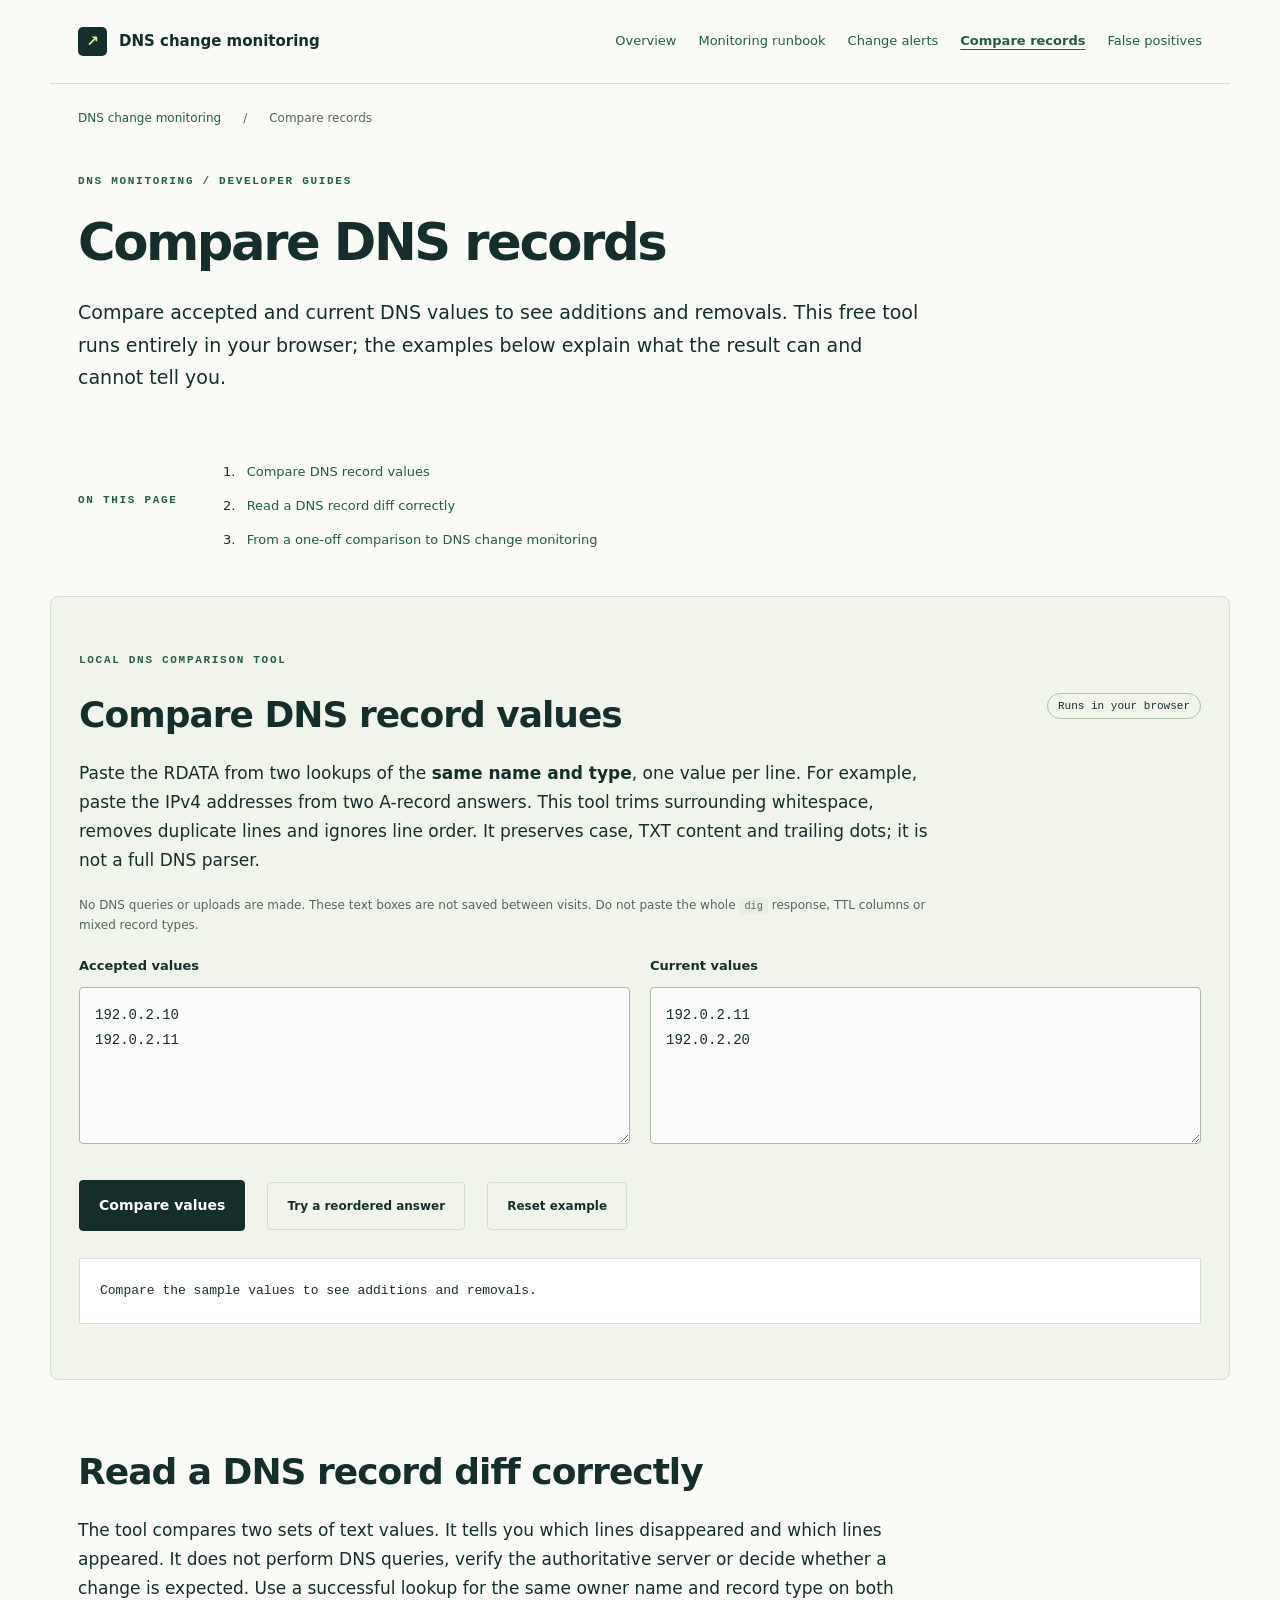
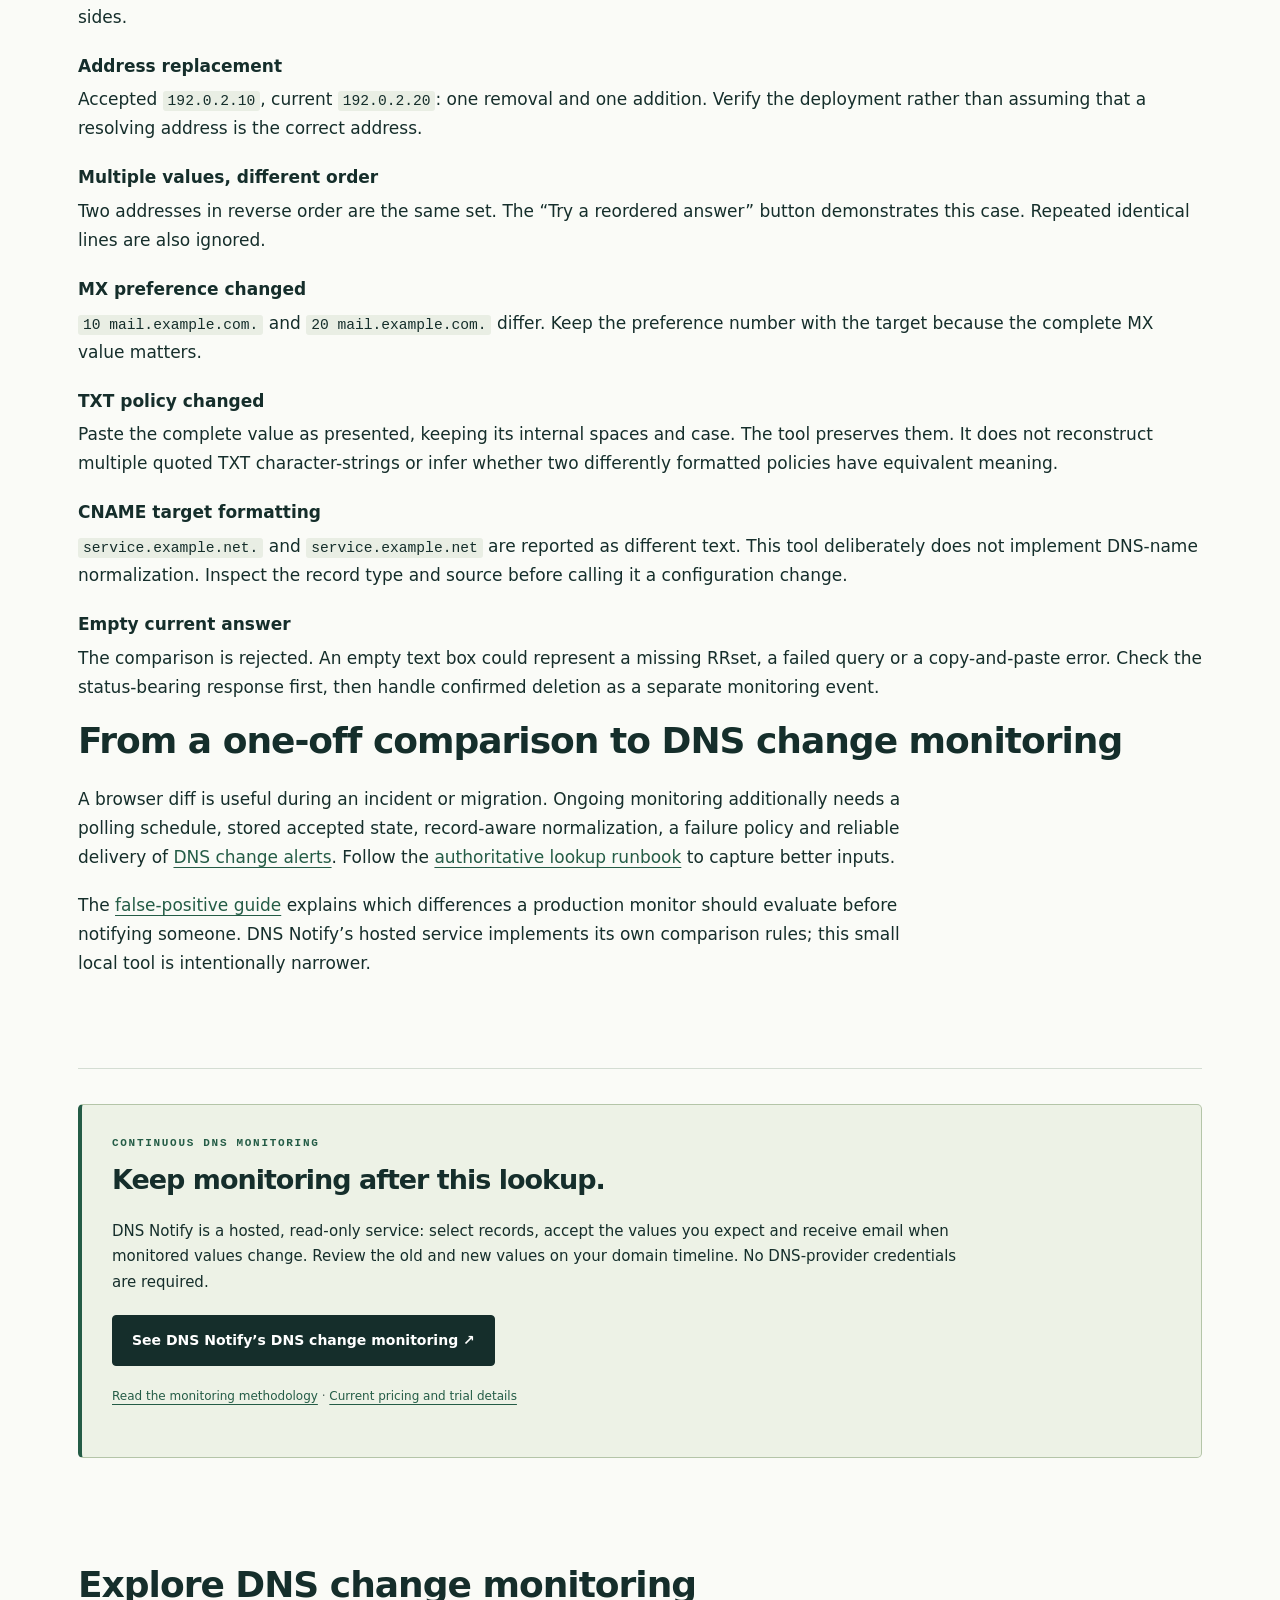
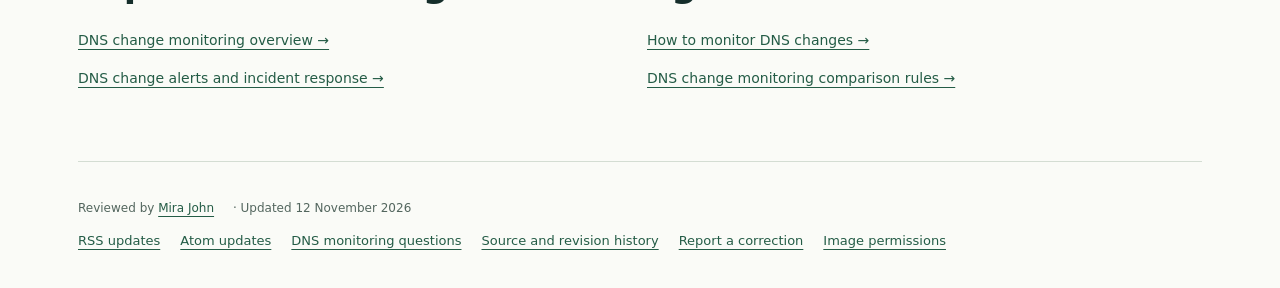
==== commit d56c6bef: "Complete comparison tool image and action metadata" ====
--- a/compare-dns-records/index.html
+++ b/compare-dns-records/index.html
@@ -1,3 +1,3 @@
-<!doctype html><html lang="en-GB"><head><meta charset="utf-8"><meta name="viewport" content="width=device-width,initial-scale=1"><title>Compare DNS Records: Free Local Comparison Tool | DNS Monitoring</title><meta name="description" content="Compare DNS record values in your browser. Detect additions and removals, ignore answer order and duplicates, and test realistic DNS monitoring examples."><meta name="author" content="Mira John"><meta name="keywords" content="Compare DNS records, DNS change monitoring, monitor DNS changes, DNS change alerts"><meta name="application-name" content="DNS Change Monitoring"><meta name="DC.title" content="Compare DNS Records: Free Local Comparison Tool | DNS Monitoring"><meta name="DC.creator" content="Mira John"><meta name="DC.language" content="en-GB"><meta name="DC.subject" content="Compare DNS records"><meta name="dcterms.modified" content="2026-11-12T16:14:34Z"><link rel="manifest" href="/manifest.webmanifest"><meta name="robots" content="index,follow,max-snippet:-1,max-image-preview:large"><meta name="theme-color" content="#102c29"><meta name="referrer" content="strict-origin-when-cross-origin"><meta name="msvalidate.01" content="BFA7A7D1840203FB4BB47CE6CA549891"><meta http-equiv="Content-Security-Policy" content="default-src &#x27;self&#x27;; script-src &#x27;self&#x27; &#x27;sha256-fU7BOKnG464WIZKSXQjXfAhAhjMMA+ZhuCW315VWEUo=&#x27;; style-src &#x27;self&#x27; &#x27;sha256-Ql/bPSaLLIifVeYrsrG7TQib4CmCSRuCgCeEuSE2RCY=&#x27;; img-src &#x27;self&#x27;; connect-src &#x27;none&#x27;; base-uri &#x27;none&#x27;; object-src &#x27;none&#x27;; form-action &#x27;none&#x27;"><link rel="canonical" href="https://dns-change-monitoring.github.io/compare-dns-records/"><link rel="author" href="https://dns-change-monitoring.github.io/authors/mira-john/"><link rel="alternate" type="application/rss+xml" title="DNS Change Monitoring — RSS updates" href="https://dns-change-monitoring.github.io/feed.xml"><link rel="alternate" type="application/atom+xml" title="DNS Change Monitoring — Atom updates" href="https://dns-change-monitoring.github.io/atom.xml"><link rel="icon" href="/favicon.svg" type="image/svg+xml" sizes="any"><link rel="stylesheet" href="/style.css"><style>header{flex-wrap:wrap}nav{flex-wrap:wrap;gap:13px 22px}nav a[aria-current="page"]{text-decoration:underline;font-weight:700}.breadcrumb{padding:24px 0 0;font-size:12px;color:var(--muted)}.article-head{max-width:900px;padding:45px 0 35px}.article-head h1{font-size:clamp(35px,4vw,53px)}.article-head .lede{max-width:800px}.conversion{padding:30px;margin:35px 0;border:1px solid #b4c5a8;border-left:4px solid var(--green);border-radius:5px}.conversion h2{font-size:27px}.conversion .eyebrow{margin-bottom:12px}.conversion p{max-width:850px}.guide-card{padding:25px;border:1px solid var(--line);border-radius:5px}.guide-card h3{margin-top:0}.guide-card p{font-size:15px}.guide-cards{display:grid;grid-template-columns:1fr 1fr;gap:22px}.answer{font-size:19px;max-width:850px}.reviewed{font-size:12px;color:var(--muted)}.article-head+.conversion{margin-top:0}.hero .actions{gap:15px}.hero{gap:35px}.fixture-list dt{font-weight:650;margin-top:20px}.fixture-list dd{margin:5px 0 15px}.workbench{margin-top:20px}section{scroll-margin-top:20px}.sources{font-size:14px}.sources li{margin-bottom:8px}@media(max-width:700px){.guide-cards{grid-template-columns:1fr}header{gap:16px}nav{font-size:12px;gap:10px 18px}.conversion{padding:23px}.article-head{padding-top:30px}.hero .button{max-width:100%}}</style><meta property="og:type" content="article"><meta property="og:locale" content="en_GB"><meta property="og:site_name" content="DNS Change Monitoring"><meta property="og:title" content="Compare DNS Records: Free Local Comparison Tool | DNS Monitoring"><meta property="og:description" content="Compare DNS record values in your browser. Detect additions and removals, ignore answer order and duplicates, and test realistic DNS monitoring examples."><meta property="og:url" content="https://dns-change-monitoring.github.io/compare-dns-records/"><meta property="og:image" content="https://dns-change-monitoring.github.io/social-card.png"><meta property="og:image:type" content="image/png"><meta property="og:image:width" content="1200"><meta property="og:image:height" content="630"><meta property="og:image:alt" content="DNS change monitoring. Keep the evidence: baseline, compare, investigate."><meta name="twitter:card" content="summary_large_image"><meta name="twitter:title" content="Compare DNS Records: Free Local Comparison Tool | DNS Monitoring"><meta name="twitter:description" content="Compare DNS record values in your browser. Detect additions and removals, ignore answer order and duplicates, and test realistic DNS monitoring examples."><meta name="twitter:image" content="https://dns-change-monitoring.github.io/social-card.png"><meta name="twitter:image:alt" content="DNS change monitoring. Keep the evidence: baseline, compare, investigate."><meta property="article:author" content="https://dns-change-monitoring.github.io/authors/mira-john/"><meta property="article:modified_time" content="2026-11-12T16:14:34Z"><script type="application/ld+json">{"@context":"https://schema.org","@graph":[{"@type":"Person","@id":"https://dns-change-monitoring.github.io/authors/mira-john/#person","name":"Mira John","url":"https://dns-change-monitoring.github.io/authors/mira-john/"},{"@type":"ImageObject","@id":"https://dns-change-monitoring.github.io/#logo","url":"https://dns-change-monitoring.github.io/favicon.svg","contentUrl":"https://dns-change-monitoring.github.io/favicon.svg","name":"DNS Change Monitoring logo","description":"An upward-right arrow in a dark rounded square.","width":64,"height":64,"encodingFormat":"image/svg+xml","creditText":"DNS Change Monitoring"},{"@type":"ImageObject","@id":"https://dns-change-monitoring.github.io/#preview-image","url":"https://dns-change-monitoring.github.io/social-card.png","contentUrl":"https://dns-change-monitoring.github.io/social-card.png","name":"DNS change monitoring field guide preview","caption":"DNS change monitoring. Keep the evidence: baseline, compare, investigate.","width":1200,"height":630,"encodingFormat":"image/png","creditText":"DNS Notify"},{"@type":"WebSite","@id":"https://dns-change-monitoring.github.io/#website","url":"https://dns-change-monitoring.github.io/","name":"DNS Change Monitoring","alternateName":"DNS Monitoring Developer Guides","inLanguage":"en-GB","author":{"@id":"https://dns-change-monitoring.github.io/authors/mira-john/#person"},"image":{"@id":"https://dns-change-monitoring.github.io/#logo"}},{"@type":"WebPage","@id":"https://dns-change-monitoring.github.io/compare-dns-records/#page","url":"https://dns-change-monitoring.github.io/compare-dns-records/","name":"Compare DNS records","description":"Compare DNS record values in your browser. Detect additions and removals, ignore answer order and duplicates, and test realistic DNS monitoring examples.","inLanguage":"en-GB","isPartOf":{"@id":"https://dns-change-monitoring.github.io/#website"},"reviewedBy":{"@id":"https://dns-change-monitoring.github.io/authors/mira-john/#person"},"primaryImageOfPage":{"@id":"https://dns-change-monitoring.github.io/#preview-image"},"mainEntity":{"@id":"https://dns-change-monitoring.github.io/compare-dns-records/#tool"},"mentions":{"@type":"WebPage","url":"https://dnsnotify.com/dns-change-monitoring/","name":"DNS Notify DNS change monitoring"}},{"@type":"TechArticle","@id":"https://dns-change-monitoring.github.io/compare-dns-records/#article","headline":"Compare DNS records","description":"Compare DNS record values in your browser. Detect additions and removals, ignore answer order and duplicates, and test realistic DNS monitoring examples.","url":"https://dns-change-monitoring.github.io/compare-dns-records/","mainEntityOfPage":{"@id":"https://dns-change-monitoring.github.io/compare-dns-records/#page"},"inLanguage":"en-GB","dateModified":"2026-11-12T16:14:34Z","author":{"@id":"https://dns-change-monitoring.github.io/authors/mira-john/#person"},"isAccessibleForFree":true,"citation":["https://dnsnotify.com/methodology/"],"audience":{"@type":"Audience","audienceType":"Developers and technical operators"},"image":{"@id":"https://dns-change-monitoring.github.io/#preview-image"},"isPartOf":{"@id":"https://dns-change-monitoring.github.io/#website"},"mentions":{"@type":"WebPage","url":"https://dnsnotify.com/dns-change-monitoring/","name":"DNS Notify DNS change monitoring"}},{"@type":"WebApplication","@id":"https://dns-change-monitoring.github.io/compare-dns-records/#tool","name":"DNS record comparison tool","url":"https://dns-change-monitoring.github.io/compare-dns-records/","description":"Compare DNS record values in your browser. Detect additions and removals, ignore answer order and duplicates, and test realistic DNS monitoring examples.","applicationCategory":"UtilitiesApplication","operatingSystem":"Any","isAccessibleForFree":true,"offers":{"@type":"Offer","price":0,"priceCurrency":"USD"},"author":{"@id":"https://dns-change-monitoring.github.io/authors/mira-john/#person"},"featureList":["Compare accepted and current DNS values","Show added and removed values","Ignore answer ordering and duplicate lines"],"isPartOf":{"@id":"https://dns-change-monitoring.github.io/compare-dns-records/#article"}},{"@type":"BreadcrumbList","itemListElement":[{"@type":"ListItem","position":1,"name":"DNS Change Monitoring","item":"https://dns-change-monitoring.github.io/"},{"@type":"ListItem","position":2,"name":"Compare DNS records","item":"https://dns-change-monitoring.github.io/compare-dns-records/"}]}]}</script></head><body><a class="skip" href="#main">Skip to content</a><header><a class="brand" href="/" aria-label="DNS change monitoring home" title="DNS change monitoring overview"><span class="mark" aria-hidden="true">↗</span><span>DNS change monitoring</span></a><nav aria-label="Main"><a href="/">Overview</a><a href="/how-to-monitor-dns-changes/">Monitoring runbook</a><a href="/dns-change-alerts/">Change alerts</a><a href="/compare-dns-records/" aria-current="page">Compare records</a><a href="/dns-monitoring-false-positives/">False positives</a></nav></header><main id="main"><nav class="breadcrumb" aria-label="Breadcrumb"><a href="/">DNS change monitoring</a><span aria-hidden="true"> / </span><span>Compare records</span></nav><div class="article-head"><p class="eyebrow">DNS MONITORING / DEVELOPER GUIDES</p><h1>Compare DNS records</h1><p class="answer">Compare accepted and current DNS values to see additions and removals. This free tool runs entirely in your browser; the examples below explain what the result can and cannot tell you.</p></div><nav class="article-toc" aria-label="On this page"><p class="eyebrow">ON THIS PAGE</p><ol><li><a href="#compare-dns-record-values">Compare DNS record values</a></li><li><a href="#read-a-dns-record-diff-correctly">Read a DNS record diff correctly</a></li><li><a href="#from-a-one-off-comparison-to-dns-change-monitoring">From a one-off comparison to DNS change monitoring</a></li></ol></nav><section id="compare" class="workbench"><div class="section-top"><div><p class="eyebrow">LOCAL DNS COMPARISON TOOL</p><h2 id="compare-dns-record-values">Compare DNS record values</h2></div><span class="badge">Runs in your browser</span></div><p>Paste the RDATA from two lookups of the <strong>same name and type</strong>, one value per line. For example, paste the IPv4 addresses from two A-record answers. This tool trims surrounding whitespace, removes duplicate lines and ignores line order. It preserves case, TXT content and trailing dots; it is not a full DNS parser.</p><p class="small">No DNS queries or uploads are made. These text boxes are not saved between visits. Do not paste the whole <code>dig</code> response, TTL columns or mixed record types.</p><form id="compare-form" name="dns-record-comparison" aria-label="Compare accepted and current DNS record values"><div class="inputs"><div><label for="before">Accepted values</label><textarea id="before" name="accepted-records" autocapitalize="none" autocomplete="off" spellcheck="false" rows="5">192.0.2.10
-192.0.2.11</textarea></div><div><label for="after">Current values</label><textarea id="after" name="current-records" autocapitalize="none" autocomplete="off" spellcheck="false" rows="5">192.0.2.11
-192.0.2.20</textarea></div></div><div class="actions"><button type="submit" aria-controls="result">Compare values</button><button class="secondary" type="button" id="reorder" aria-controls="before after result">Try a reordered answer</button><button class="secondary" type="reset" aria-controls="before after result">Reset example</button></div></form><div id="result" data-nosnippet role="status" aria-live="polite" aria-atomic="true">Compare the sample values to see additions and removals.</div><noscript><p>Enable JavaScript to use the comparison tool. The runbook and all reference content remain available below.</p></noscript></section><section><h2 id="read-a-dns-record-diff-correctly">Read a DNS record diff correctly</h2><p>The tool compares two sets of text values. It tells you which lines disappeared and which lines appeared. It does not perform DNS queries, verify the authoritative server or decide whether a change is expected. Use a successful lookup for the same owner name and record type on both sides.</p><dl class="fixture-list"><dt>Address replacement</dt><dd>Accepted <code>192.0.2.10</code>, current <code>192.0.2.20</code>: one removal and one addition. Verify the deployment rather than assuming that a resolving address is the correct address.</dd><dt>Multiple values, different order</dt><dd>Two addresses in reverse order are the same set. The “Try a reordered answer” button demonstrates this case. Repeated identical lines are also ignored.</dd><dt>MX preference changed</dt><dd><code>10 mail.example.com.</code> and <code>20 mail.example.com.</code> differ. Keep the preference number with the target because the complete MX value matters.</dd><dt>TXT policy changed</dt><dd>Paste the complete value as presented, keeping its internal spaces and case. The tool preserves them. It does not reconstruct multiple quoted TXT character-strings or infer whether two differently formatted policies have equivalent meaning.</dd><dt>CNAME target formatting</dt><dd><code>service.example.net.</code> and <code>service.example.net</code> are reported as different text. This tool deliberately does not implement DNS-name normalization. Inspect the record type and source before calling it a configuration change.</dd><dt>Empty current answer</dt><dd>The comparison is rejected. An empty text box could represent a missing RRset, a failed query or a copy-and-paste error. Check the status-bearing response first, then handle confirmed deletion as a separate monitoring event.</dd></dl><h2 id="from-a-one-off-comparison-to-dns-change-monitoring">From a one-off comparison to DNS change monitoring</h2><p>A browser diff is useful during an incident or migration. Ongoing monitoring additionally needs a polling schedule, stored accepted state, record-aware normalization, a failure policy and reliable delivery of <a href="/dns-change-alerts/">DNS change alerts</a>. Follow the <a href="/how-to-monitor-dns-changes/">authoritative lookup runbook</a> to capture better inputs.</p><p>The <a href="/dns-monitoring-false-positives/">false-positive guide</a> explains which differences a production monitor should evaluate before notifying someone. DNS Notify’s hosted service implements its own comparison rules; this small local tool is intentionally narrower.</p></section><aside class="conversion"><p class="eyebrow">CONTINUOUS DNS MONITORING</p><h2>Keep monitoring after this lookup.</h2><p>DNS Notify is a hosted, read-only service: select records, accept the values you expect and receive email when monitored values change. Review the old and new values on your domain timeline. No DNS-provider credentials are required.</p><p><a class="button" href="https://dnsnotify.com/dns-change-monitoring/?utm_source=github-pages&amp;utm_medium=referral&amp;utm_campaign=dns-change-monitoring">See DNS Notify’s DNS change monitoring ↗</a></p><p class="small"><a href="https://dnsnotify.com/methodology/">Read the monitoring methodology</a> · <a href="https://dnsnotify.com/?utm_source=github-pages&amp;utm_medium=referral&amp;utm_campaign=dns-change-monitoring#pricing">Current pricing and trial details</a></p></aside><section class="references"><h2>Explore DNS change monitoring</h2><div class="links"><a href="/">DNS change monitoring overview →</a><a href="/how-to-monitor-dns-changes/">How to monitor DNS changes →</a><a href="/dns-change-alerts/">DNS change alerts and incident response →</a><a href="/dns-monitoring-false-positives/">DNS change monitoring comparison rules →</a></div></section></main><footer><p class="publication-byline">Reviewed by <a href="/authors/mira-john/">Mira John</a> · Updated <time datetime="2026-11-12T16:14:34Z">12 November 2026</time></p><div data-nosnippet><nav class="publication-links" aria-label="Resource information"><a href="/feed.xml">RSS updates</a><a href="/atom.xml">Atom updates</a><a href="/#questions">DNS monitoring questions</a><a href="https://github.com/dns-change-monitoring/dns-change-monitoring.github.io">Source and revision history</a><a href="https://github.com/dns-change-monitoring/dns-change-monitoring.github.io/issues">Report a correction</a></nav></div></footer><script src="/compare.js" defer></script></body></html>
+<!doctype html><html lang="en-GB"><head><meta charset="utf-8"><meta name="viewport" content="width=device-width,initial-scale=1"><title>Compare DNS Records: Free Local Comparison Tool | DNS Monitoring</title><meta name="description" content="Compare DNS record values in your browser. Detect additions and removals, ignore answer order and duplicates, and test realistic DNS monitoring examples."><meta name="author" content="Mira John"><meta name="keywords" content="Compare DNS records, DNS change monitoring, monitor DNS changes, DNS change alerts"><meta name="application-name" content="DNS Change Monitoring"><meta name="DC.title" content="Compare DNS Records: Free Local Comparison Tool | DNS Monitoring"><meta name="DC.creator" content="Mira John"><meta name="DC.language" content="en-GB"><meta name="DC.subject" content="Compare DNS records"><meta name="dcterms.modified" content="2026-11-12T16:14:34Z"><link rel="manifest" href="/manifest.webmanifest"><meta name="robots" content="index,follow,max-snippet:-1,max-image-preview:large"><meta name="theme-color" content="#102c29"><meta name="referrer" content="strict-origin-when-cross-origin"><meta name="msvalidate.01" content="BFA7A7D1840203FB4BB47CE6CA549891"><meta http-equiv="Content-Security-Policy" content="default-src 'self'; script-src 'self' 'sha256-Ww6BWBjHcDoaTmtSL6NyysK7GoTuvOKKDFgqMjaKIEM='; style-src 'self' 'sha256-Ql/bPSaLLIifVeYrsrG7TQib4CmCSRuCgCeEuSE2RCY='; img-src 'self'; connect-src 'none'; base-uri 'none'; object-src 'none'; form-action 'none'"><link rel="canonical" href="https://dns-change-monitoring.github.io/compare-dns-records/"><link rel="author" href="https://dns-change-monitoring.github.io/authors/mira-john/"><link rel="alternate" type="application/rss+xml" title="DNS Change Monitoring — RSS updates" href="https://dns-change-monitoring.github.io/feed.xml"><link rel="alternate" type="application/atom+xml" title="DNS Change Monitoring — Atom updates" href="https://dns-change-monitoring.github.io/atom.xml"><link rel="icon" href="/favicon.svg" type="image/svg+xml" sizes="any"><link rel="stylesheet" href="/style.css"><style>header{flex-wrap:wrap}nav{flex-wrap:wrap;gap:13px 22px}nav a[aria-current="page"]{text-decoration:underline;font-weight:700}.breadcrumb{padding:24px 0 0;font-size:12px;color:var(--muted)}.article-head{max-width:900px;padding:45px 0 35px}.article-head h1{font-size:clamp(35px,4vw,53px)}.article-head .lede{max-width:800px}.conversion{padding:30px;margin:35px 0;border:1px solid #b4c5a8;border-left:4px solid var(--green);border-radius:5px}.conversion h2{font-size:27px}.conversion .eyebrow{margin-bottom:12px}.conversion p{max-width:850px}.guide-card{padding:25px;border:1px solid var(--line);border-radius:5px}.guide-card h3{margin-top:0}.guide-card p{font-size:15px}.guide-cards{display:grid;grid-template-columns:1fr 1fr;gap:22px}.answer{font-size:19px;max-width:850px}.reviewed{font-size:12px;color:var(--muted)}.article-head+.conversion{margin-top:0}.hero .actions{gap:15px}.hero{gap:35px}.fixture-list dt{font-weight:650;margin-top:20px}.fixture-list dd{margin:5px 0 15px}.workbench{margin-top:20px}section{scroll-margin-top:20px}.sources{font-size:14px}.sources li{margin-bottom:8px}@media(max-width:700px){.guide-cards{grid-template-columns:1fr}header{gap:16px}nav{font-size:12px;gap:10px 18px}.conversion{padding:23px}.article-head{padding-top:30px}.hero .button{max-width:100%}}</style><meta property="og:type" content="article"><meta property="og:locale" content="en_GB"><meta property="og:site_name" content="DNS Change Monitoring"><meta property="og:title" content="Compare DNS Records: Free Local Comparison Tool | DNS Monitoring"><meta property="og:description" content="Compare DNS record values in your browser. Detect additions and removals, ignore answer order and duplicates, and test realistic DNS monitoring examples."><meta property="og:url" content="https://dns-change-monitoring.github.io/compare-dns-records/"><meta property="og:image" content="https://dns-change-monitoring.github.io/social-card.png"><meta property="og:image:type" content="image/png"><meta property="og:image:width" content="1200"><meta property="og:image:height" content="630"><meta property="og:image:alt" content="DNS change monitoring. Keep the evidence: baseline, compare, investigate."><meta name="twitter:card" content="summary_large_image"><meta name="twitter:title" content="Compare DNS Records: Free Local Comparison Tool | DNS Monitoring"><meta name="twitter:description" content="Compare DNS record values in your browser. Detect additions and removals, ignore answer order and duplicates, and test realistic DNS monitoring examples."><meta name="twitter:image" content="https://dns-change-monitoring.github.io/social-card.png"><meta name="twitter:image:alt" content="DNS change monitoring. Keep the evidence: baseline, compare, investigate."><meta property="article:author" content="https://dns-change-monitoring.github.io/authors/mira-john/"><meta property="article:modified_time" content="2026-11-12T16:14:34Z"><script type="application/ld+json">{"@context":"https://schema.org","@graph":[{"@id":"https://dns-change-monitoring.github.io/authors/mira-john/#person","@type":"Person","name":"Mira John","url":"https://dns-change-monitoring.github.io/authors/mira-john/"},{"@id":"https://dns-change-monitoring.github.io/#logo","@type":"ImageObject","acquireLicensePage":"https://dns-change-monitoring.github.io/image-rights/#permission","contentSize":"1816 bytes","contentUrl":"https://dns-change-monitoring.github.io/favicon.svg","copyrightHolder":{"@id":"https://dns-change-monitoring.github.io/authors/mira-john/#person"},"copyrightNotice":"© Mira John. All rights reserved.","creator":{"@id":"https://dns-change-monitoring.github.io/authors/mira-john/#person","@type":"Person","name":"Mira John","url":"https://dns-change-monitoring.github.io/authors/mira-john/"},"creditText":"Mira John","dateModified":"2026-11-16T09:33:55Z","description":"An upward-right arrow in a dark rounded square.","encodingFormat":"image/svg+xml","height":64,"isAccessibleForFree":true,"isPartOf":{"@id":"https://dns-change-monitoring.github.io/#website"},"license":"https://dns-change-monitoring.github.io/image-rights/","name":"DNS Change Monitoring logo","sha256":"3365c6dd84d2b893b8a0966f61c842cec82788cb200b7be019493376615dbf74","url":"https://dns-change-monitoring.github.io/favicon.svg","width":64},{"@id":"https://dns-change-monitoring.github.io/#preview-image","@type":"ImageObject","acquireLicensePage":"https://dns-change-monitoring.github.io/image-rights/#permission","caption":"DNS change monitoring. Keep the evidence: baseline, compare, investigate.","contentSize":"24639 bytes","contentUrl":"https://dns-change-monitoring.github.io/social-card.png","copyrightHolder":{"@id":"https://dns-change-monitoring.github.io/authors/mira-john/#person"},"copyrightNotice":"© Mira John. All rights reserved.","creator":{"@id":"https://dns-change-monitoring.github.io/authors/mira-john/#person","@type":"Person","name":"Mira John","url":"https://dns-change-monitoring.github.io/authors/mira-john/"},"creditText":"Mira John","dateModified":"2026-11-16T09:33:55Z","encodingFormat":"image/png","height":630,"isAccessibleForFree":true,"isPartOf":{"@id":"https://dns-change-monitoring.github.io/#website"},"license":"https://dns-change-monitoring.github.io/image-rights/","name":"DNS change monitoring field guide preview","sha256":"359b1dc9230054a003f22373e45cfb9ee4f533d6659143d94c78fade8ab6e9e2","url":"https://dns-change-monitoring.github.io/social-card.png","width":1200},{"@id":"https://dns-change-monitoring.github.io/#website","@type":"WebSite","about":[{"@type":"DefinedTerm","name":"DNS change monitoring"},{"@type":"DefinedTerm","name":"monitor DNS changes"},{"@type":"DefinedTerm","name":"DNS change alerts"}],"alternateName":"DNS Monitoring Developer Guides","author":{"@id":"https://dns-change-monitoring.github.io/authors/mira-john/#person"},"image":{"@id":"https://dns-change-monitoring.github.io/#logo"},"inLanguage":"en-GB","isAccessibleForFree":true,"name":"DNS Change Monitoring","url":"https://dns-change-monitoring.github.io/"},{"@id":"https://dns-change-monitoring.github.io/compare-dns-records/#page","@type":"WebPage","about":{"@type":"DefinedTerm","name":"Compare DNS records"},"description":"Compare DNS record values in your browser. Detect additions and removals, ignore answer order and duplicates, and test realistic DNS monitoring examples.","inLanguage":"en-GB","isAccessibleForFree":true,"isPartOf":{"@id":"https://dns-change-monitoring.github.io/#website"},"keywords":["Compare DNS records","DNS change monitoring","monitor DNS changes","DNS change alerts"],"mainEntity":{"@id":"https://dns-change-monitoring.github.io/compare-dns-records/#tool"},"mentions":{"@type":"WebPage","name":"DNS Notify DNS change monitoring","url":"https://dnsnotify.com/dns-change-monitoring/"},"name":"Compare DNS records","primaryImageOfPage":{"@id":"https://dns-change-monitoring.github.io/#preview-image"},"reviewedBy":{"@id":"https://dns-change-monitoring.github.io/authors/mira-john/#person"},"url":"https://dns-change-monitoring.github.io/compare-dns-records/"},{"@id":"https://dns-change-monitoring.github.io/compare-dns-records/#article","@type":"TechArticle","about":{"@type":"DefinedTerm","name":"Compare DNS records"},"audience":{"@type":"Audience","audienceType":"Developers and technical operators"},"author":{"@id":"https://dns-change-monitoring.github.io/authors/mira-john/#person"},"citation":["https://dnsnotify.com/methodology/"],"dateModified":"2026-11-12T16:14:34Z","description":"Compare DNS record values in your browser. Detect additions and removals, ignore answer order and duplicates, and test realistic DNS monitoring examples.","headline":"Compare DNS records","image":{"@id":"https://dns-change-monitoring.github.io/#preview-image"},"inLanguage":"en-GB","isAccessibleForFree":true,"isPartOf":{"@id":"https://dns-change-monitoring.github.io/#website"},"keywords":["Compare DNS records","DNS change monitoring","monitor DNS changes","DNS change alerts"],"mainEntityOfPage":{"@id":"https://dns-change-monitoring.github.io/compare-dns-records/#page"},"mentions":{"@type":"WebPage","name":"DNS Notify DNS change monitoring","url":"https://dnsnotify.com/dns-change-monitoring/"},"url":"https://dns-change-monitoring.github.io/compare-dns-records/","wordCount":608},{"@id":"https://dns-change-monitoring.github.io/compare-dns-records/#tool","@type":"WebApplication","applicationCategory":"UtilitiesApplication","author":{"@id":"https://dns-change-monitoring.github.io/authors/mira-john/#person"},"browserRequirements":"JavaScript enabled","description":"Compare DNS record values in your browser. Detect additions and removals, ignore answer order and duplicates, and test realistic DNS monitoring examples.","featureList":["Compare accepted and current DNS values","Show added and removed values","Ignore answer ordering and duplicate lines"],"inLanguage":"en","isAccessibleForFree":true,"isPartOf":{"@id":"https://dns-change-monitoring.github.io/compare-dns-records/#article"},"name":"DNS record comparison tool","offers":{"@type":"Offer","price":0,"priceCurrency":"USD"},"operatingSystem":"Any","potentialAction":{"@type":"UseAction","name":"DNS record comparison tool","target":{"@type":"EntryPoint","actionPlatform":["https://schema.org/DesktopWebPlatform","https://schema.org/MobileWebPlatform"],"urlTemplate":"https://dns-change-monitoring.github.io/compare-dns-records/"}},"url":"https://dns-change-monitoring.github.io/compare-dns-records/"},{"@type":"BreadcrumbList","itemListElement":[{"@type":"ListItem","item":"https://dns-change-monitoring.github.io/","name":"DNS Change Monitoring","position":1},{"@type":"ListItem","item":"https://dns-change-monitoring.github.io/compare-dns-records/","name":"Compare DNS records","position":2}]},{"@id":"https://dns-change-monitoring.github.io/#navigation","@type":"SiteNavigationElement","hasPart":[{"@id":"https://dns-change-monitoring.github.io/#navigation-1","@type":"SiteNavigationElement","name":"Overview","url":"https://dns-change-monitoring.github.io/"},{"@id":"https://dns-change-monitoring.github.io/#navigation-2","@type":"SiteNavigationElement","name":"Monitoring runbook","url":"https://dns-change-monitoring.github.io/how-to-monitor-dns-changes/"},{"@id":"https://dns-change-monitoring.github.io/#navigation-3","@type":"SiteNavigationElement","name":"Change alerts","url":"https://dns-change-monitoring.github.io/dns-change-alerts/"},{"@id":"https://dns-change-monitoring.github.io/#navigation-4","@type":"SiteNavigationElement","name":"Compare records","url":"https://dns-change-monitoring.github.io/compare-dns-records/"},{"@id":"https://dns-change-monitoring.github.io/#navigation-5","@type":"SiteNavigationElement","name":"False positives","url":"https://dns-change-monitoring.github.io/dns-monitoring-false-positives/"}],"name":"Main navigation"},{"@id":"https://dns-change-monitoring.github.io/compare-dns-records/#compare","@type":"WebPageElement","cssSelector":"[id=\"compare\"]","isPartOf":{"@id":"https://dns-change-monitoring.github.io/compare-dns-records/#page"},"name":"Compare DNS record values","url":"https://dns-change-monitoring.github.io/compare-dns-records/#compare"}]}</script></head><body><a class="skip" href="#main">Skip to content</a><header><a class="brand" href="/" aria-label="DNS change monitoring home" title="DNS change monitoring overview"><span class="mark" aria-hidden="true">↗</span><span>DNS change monitoring</span></a><nav aria-label="Main"><a href="/">Overview</a><a href="/how-to-monitor-dns-changes/">Monitoring runbook</a><a href="/dns-change-alerts/">Change alerts</a><a href="/compare-dns-records/" aria-current="page">Compare records</a><a href="/dns-monitoring-false-positives/">False positives</a></nav></header><main id="main"><nav class="breadcrumb" aria-label="Breadcrumb"><a href="/">DNS change monitoring</a><span aria-hidden="true"> / </span><span>Compare records</span></nav><div class="article-head"><p class="eyebrow">DNS MONITORING / DEVELOPER GUIDES</p><h1>Compare DNS records</h1><p class="answer">Compare accepted and current DNS values to see additions and removals. This free tool runs entirely in your browser; the examples below explain what the result can and cannot tell you.</p></div><nav class="article-toc" aria-label="On this page"><p class="eyebrow">ON THIS PAGE</p><ol><li><a href="#compare-dns-record-values">Compare DNS record values</a></li><li><a href="#read-a-dns-record-diff-correctly">Read a DNS record diff correctly</a></li><li><a href="#from-a-one-off-comparison-to-dns-change-monitoring">From a one-off comparison to DNS change monitoring</a></li></ol></nav><section id="compare" class="workbench"><div class="section-top"><div><p class="eyebrow">LOCAL DNS COMPARISON TOOL</p><h2 id="compare-dns-record-values">Compare DNS record values</h2></div><span class="badge">Runs in your browser</span></div><p>Paste the RDATA from two lookups of the <strong>same name and type</strong>, one value per line. For example, paste the IPv4 addresses from two A-record answers. This tool trims surrounding whitespace, removes duplicate lines and ignores line order. It preserves case, TXT content and trailing dots; it is not a full DNS parser.</p><p class="small">No DNS queries or uploads are made. These text boxes are not saved between visits. Do not paste the whole <code>dig</code> response, TTL columns or mixed record types.</p><form id="compare-form" name="dns-record-comparison" aria-label="Compare accepted and current DNS record values"><div class="inputs"><div><label for="before">Accepted values</label><textarea id="before" name="accepted-records" autocapitalize="none" autocomplete="off" spellcheck="false" rows="5">192.0.2.10
+192.0.2.11</textarea></div><div><label for="after">Current values</label><textarea id="after" name="current-records" autocapitalize="none" autocomplete="off" spellcheck="false" rows="5">192.0.2.11
+192.0.2.20</textarea></div></div><div class="actions"><button type="submit" aria-controls="result">Compare values</button><button class="secondary" type="button" id="reorder" aria-controls="before after result">Try a reordered answer</button><button class="secondary" type="reset" aria-controls="before after result">Reset example</button></div></form><div id="result" data-nosnippet role="status" aria-live="polite" aria-atomic="true">Compare the sample values to see additions and removals.</div><noscript><p>Enable JavaScript to use the comparison tool. The runbook and all reference content remain available below.</p></noscript></section><section><h2 id="read-a-dns-record-diff-correctly">Read a DNS record diff correctly</h2><p>The tool compares two sets of text values. It tells you which lines disappeared and which lines appeared. It does not perform DNS queries, verify the authoritative server or decide whether a change is expected. Use a successful lookup for the same owner name and record type on both sides.</p><dl class="fixture-list"><dt>Address replacement</dt><dd>Accepted <code>192.0.2.10</code>, current <code>192.0.2.20</code>: one removal and one addition. Verify the deployment rather than assuming that a resolving address is the correct address.</dd><dt>Multiple values, different order</dt><dd>Two addresses in reverse order are the same set. The “Try a reordered answer” button demonstrates this case. Repeated identical lines are also ignored.</dd><dt>MX preference changed</dt><dd><code>10 mail.example.com.</code> and <code>20 mail.example.com.</code> differ. Keep the preference number with the target because the complete MX value matters.</dd><dt>TXT policy changed</dt><dd>Paste the complete value as presented, keeping its internal spaces and case. The tool preserves them. It does not reconstruct multiple quoted TXT character-strings or infer whether two differently formatted policies have equivalent meaning.</dd><dt>CNAME target formatting</dt><dd><code>service.example.net.</code> and <code>service.example.net</code> are reported as different text. This tool deliberately does not implement DNS-name normalization. Inspect the record type and source before calling it a configuration change.</dd><dt>Empty current answer</dt><dd>The comparison is rejected. An empty text box could represent a missing RRset, a failed query or a copy-and-paste error. Check the status-bearing response first, then handle confirmed deletion as a separate monitoring event.</dd></dl><h2 id="from-a-one-off-comparison-to-dns-change-monitoring">From a one-off comparison to DNS change monitoring</h2><p>A browser diff is useful during an incident or migration. Ongoing monitoring additionally needs a polling schedule, stored accepted state, record-aware normalization, a failure policy and reliable delivery of <a href="/dns-change-alerts/">DNS change alerts</a>. Follow the <a href="/how-to-monitor-dns-changes/">authoritative lookup runbook</a> to capture better inputs.</p><p>The <a href="/dns-monitoring-false-positives/">false-positive guide</a> explains which differences a production monitor should evaluate before notifying someone. DNS Notify’s hosted service implements its own comparison rules; this small local tool is intentionally narrower.</p></section><aside class="conversion"><p class="eyebrow">CONTINUOUS DNS MONITORING</p><h2>Keep monitoring after this lookup.</h2><p>DNS Notify is a hosted, read-only service: select records, accept the values you expect and receive email when monitored values change. Review the old and new values on your domain timeline. No DNS-provider credentials are required.</p><p><a class="button" href="https://dnsnotify.com/dns-change-monitoring/?utm_source=github-pages&amp;utm_medium=referral&amp;utm_campaign=dns-change-monitoring">See DNS Notify’s DNS change monitoring ↗</a></p><p class="small"><a href="https://dnsnotify.com/methodology/">Read the monitoring methodology</a> · <a href="https://dnsnotify.com/?utm_source=github-pages&amp;utm_medium=referral&amp;utm_campaign=dns-change-monitoring#pricing">Current pricing and trial details</a></p></aside><section class="references"><h2>Explore DNS change monitoring</h2><div class="links"><a href="/">DNS change monitoring overview →</a><a href="/how-to-monitor-dns-changes/">How to monitor DNS changes →</a><a href="/dns-change-alerts/">DNS change alerts and incident response →</a><a href="/dns-monitoring-false-positives/">DNS change monitoring comparison rules →</a></div></section></main><footer><p class="publication-byline">Reviewed by <a href="/authors/mira-john/">Mira John</a> · Updated <time datetime="2026-11-12T16:14:34Z">12 November 2026</time></p><div data-nosnippet><nav class="publication-links" aria-label="Resource information"><a href="/feed.xml">RSS updates</a><a href="/atom.xml">Atom updates</a><a href="/#questions">DNS monitoring questions</a><a href="https://github.com/dns-change-monitoring/dns-change-monitoring.github.io">Source and revision history</a><a href="https://github.com/dns-change-monitoring/dns-change-monitoring.github.io/issues">Report a correction</a><a href="/image-rights/">Image permissions</a></nav></div></footer><script src="/compare.js" defer></script></body></html>
